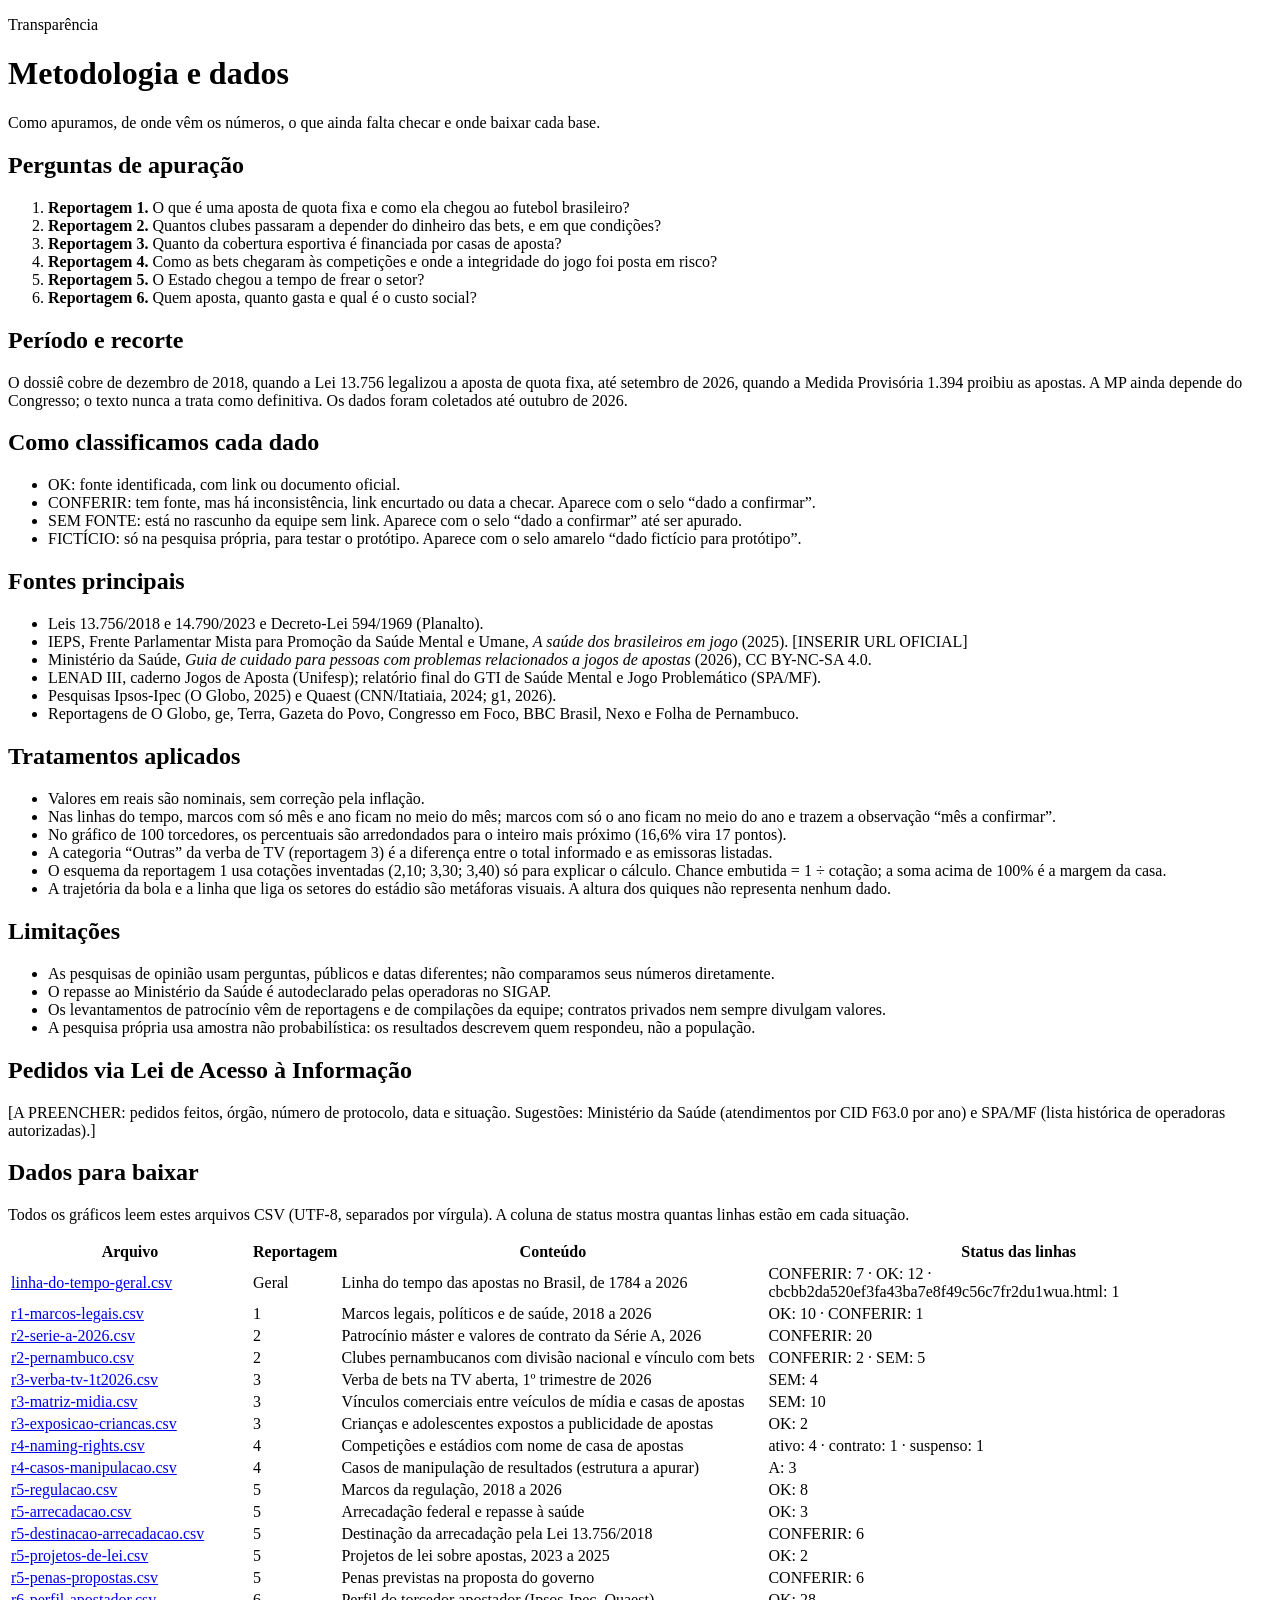
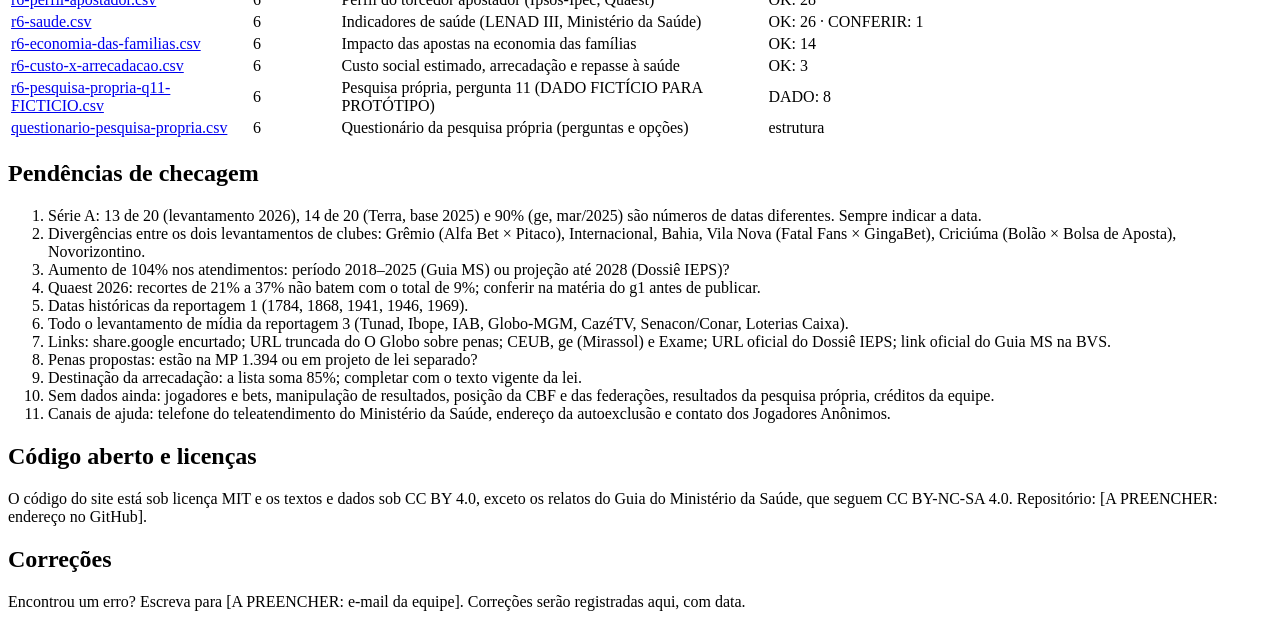
==== metodologia.html @ 40fdab39 "add files from prototype" ====
<!doctype html>
<html lang="pt-BR">
<head>
<meta charset="utf-8">
<meta name="viewport" content="width=device-width, initial-scale=1, viewport-fit=cover">
<title>Metodologia e Dados · Da Sorte ao Declínio</title>
<meta name="description" content="Metodologia, fontes, pendências e dados abertos do dossiê Da Sorte ao Declínio.">
<link rel="preconnect" href="https://fonts.googleapis.com"><link rel="preconnect" href="https://fonts.gstatic.com" crossorigin>
<link rel="stylesheet" href="https://fonts.googleapis.com/css2?family=Big+Shoulders+Display:wght@700;900&family=Literata:ital,opsz,wght@0,7..72,400;0,7..72,600;1,7..72,400&family=Azeret+Mono:wght@400;600&display=swap">
<link rel="stylesheet" href="assets/css/tokens.css">
<link rel="stylesheet" href="assets/css/site.css">
</head>
<body data-raiz="">
<!-- O cabeçalho, o menu, o aviso de jogo responsável e o rodapé são montados por assets/js/site.js
     a partir de assets/js/mapa-narrativo.js (edite os créditos lá, uma vez só). -->
<main id="conteudo" tabindex="-1" class="pagina-simples">
  <div class="conteiner">
    <p class="eyebrow">Transparência</p>
    <h1>Metodologia e dados</h1>
    <p class="linha-fina">Como apuramos, de onde vêm os números, o que ainda falta checar e onde baixar cada base.</p>

    <h2>Perguntas de apuração</h2>
    <ol><li><strong>Reportagem 1.</strong> O que é uma aposta de quota fixa e como ela chegou ao futebol brasileiro?</li>
<li><strong>Reportagem 2.</strong> Quantos clubes passaram a depender do dinheiro das bets, e em que condições?</li>
<li><strong>Reportagem 3.</strong> Quanto da cobertura esportiva é financiada por casas de aposta?</li>
<li><strong>Reportagem 4.</strong> Como as bets chegaram às competições e onde a integridade do jogo foi posta em risco?</li>
<li><strong>Reportagem 5.</strong> O Estado chegou a tempo de frear o setor?</li>
<li><strong>Reportagem 6.</strong> Quem aposta, quanto gasta e qual é o custo social?</li></ol>

    <h2>Período e recorte</h2>
    <p>O dossiê cobre de dezembro de 2018, quando a Lei 13.756 legalizou a aposta de quota fixa, até setembro de 2026, quando a Medida Provisória 1.394 proibiu as apostas. A MP ainda depende do Congresso; o texto nunca a trata como definitiva. Os dados foram coletados até outubro de 2026.</p>

    <h2>Como classificamos cada dado</h2>
    <ul>
      <li><span class="status-ok">OK</span>: fonte identificada, com link ou documento oficial.</li>
      <li><span class="status-conferir">CONFERIR</span>: tem fonte, mas há inconsistência, link encurtado ou data a checar. Aparece com o selo “dado a confirmar”.</li>
      <li><span class="status-sem">SEM FONTE</span>: está no rascunho da equipe sem link. Aparece com o selo “dado a confirmar” até ser apurado.</li>
      <li><span class="status-conferir">FICTÍCIO</span>: só na pesquisa própria, para testar o protótipo. Aparece com o selo amarelo “dado fictício para protótipo”.</li>
    </ul>

    <h2>Fontes principais</h2>
    <ul>
      <li>Leis 13.756/2018 e 14.790/2023 e Decreto-Lei 594/1969 (Planalto).</li>
      <li>IEPS, Frente Parlamentar Mista para Promoção da Saúde Mental e Umane, <i>A saúde dos brasileiros em jogo</i> (2025). <span class="pendente">[INSERIR URL OFICIAL]</span></li>
      <li>Ministério da Saúde, <i>Guia de cuidado para pessoas com problemas relacionados a jogos de apostas</i> (2026), CC BY-NC-SA 4.0.</li>
      <li>LENAD III, caderno Jogos de Aposta (Unifesp); relatório final do GTI de Saúde Mental e Jogo Problemático (SPA/MF).</li>
      <li>Pesquisas Ipsos-Ipec (O Globo, 2025) e Quaest (CNN/Itatiaia, 2024; g1, 2026).</li>
      <li>Reportagens de O Globo, ge, Terra, Gazeta do Povo, Congresso em Foco, BBC Brasil, Nexo e Folha de Pernambuco.</li>
    </ul>

    <h2>Tratamentos aplicados</h2>
    <ul>
      <li>Valores em reais são nominais, sem correção pela inflação.</li>
      <li>Nas linhas do tempo, marcos com só mês e ano ficam no meio do mês; marcos com só o ano ficam no meio do ano e trazem a observação “mês a confirmar”.</li>
      <li>No gráfico de 100 torcedores, os percentuais são arredondados para o inteiro mais próximo (16,6% vira 17 pontos).</li>
      <li>A categoria “Outras” da verba de TV (reportagem 3) é a diferença entre o total informado e as emissoras listadas.</li>
      <li>O esquema da reportagem 1 usa cotações inventadas (2,10; 3,30; 3,40) só para explicar o cálculo. Chance embutida = 1 ÷ cotação; a soma acima de 100% é a margem da casa.</li>
      <li>A trajetória da bola e a linha que liga os setores do estádio são metáforas visuais. A altura dos quiques não representa nenhum dado.</li>
    </ul>

    <h2>Limitações</h2>
    <ul>
      <li>As pesquisas de opinião usam perguntas, públicos e datas diferentes; não comparamos seus números diretamente.</li>
      <li>O repasse ao Ministério da Saúde é autodeclarado pelas operadoras no SIGAP.</li>
      <li>Os levantamentos de patrocínio vêm de reportagens e de compilações da equipe; contratos privados nem sempre divulgam valores.</li>
      <li>A pesquisa própria usa amostra não probabilística: os resultados descrevem quem respondeu, não a população.</li>
    </ul>

    <h2>Pedidos via Lei de Acesso à Informação</h2>
    <p><span class="pendente">[A PREENCHER: pedidos feitos, órgão, número de protocolo, data e situação. Sugestões: Ministério da Saúde (atendimentos por CID F63.0 por ano) e SPA/MF (lista histórica de operadoras autorizadas).]</span></p>

    <h2 id="dados">Dados para baixar</h2>
    <p>Todos os gráficos leem estes arquivos CSV (UTF-8, separados por vírgula). A coluna de status mostra quantas linhas estão em cada situação.</p>
    <div class="tab-rolagem">
      <table class="tabela-metod">
        <thead><tr><th scope="col">Arquivo</th><th scope="col">Reportagem</th><th scope="col">Conteúdo</th><th scope="col">Status das linhas</th></tr></thead>
        <tbody><tr><td><a href="data/linha-do-tempo-geral.csv" download>linha-do-tempo-geral.csv</a></td><td>Geral</td><td>Linha do tempo das apostas no Brasil, de 1784 a 2026</td><td class="legenda">CONFERIR: 7 · OK: 12 · cbcbb2da520ef3fa43ba7e8f49c56c7fr2du1wua.html: 1</td></tr>
<tr><td><a href="data/r1-marcos-legais.csv" download>r1-marcos-legais.csv</a></td><td>1</td><td>Marcos legais, políticos e de saúde, 2018 a 2026</td><td class="legenda">OK: 10 · CONFERIR: 1</td></tr>
<tr><td><a href="data/r2-serie-a-2026.csv" download>r2-serie-a-2026.csv</a></td><td>2</td><td>Patrocínio máster e valores de contrato da Série A, 2026</td><td class="legenda">CONFERIR: 20</td></tr>
<tr><td><a href="data/r2-pernambuco.csv" download>r2-pernambuco.csv</a></td><td>2</td><td>Clubes pernambucanos com divisão nacional e vínculo com bets</td><td class="legenda">CONFERIR: 2 · SEM: 5</td></tr>
<tr><td><a href="data/r3-verba-tv-1t2026.csv" download>r3-verba-tv-1t2026.csv</a></td><td>3</td><td>Verba de bets na TV aberta, 1º trimestre de 2026</td><td class="legenda">SEM: 4</td></tr>
<tr><td><a href="data/r3-matriz-midia.csv" download>r3-matriz-midia.csv</a></td><td>3</td><td>Vínculos comerciais entre veículos de mídia e casas de apostas</td><td class="legenda">SEM: 10</td></tr>
<tr><td><a href="data/r3-exposicao-criancas.csv" download>r3-exposicao-criancas.csv</a></td><td>3</td><td>Crianças e adolescentes expostos a publicidade de apostas</td><td class="legenda">OK: 2</td></tr>
<tr><td><a href="data/r4-naming-rights.csv" download>r4-naming-rights.csv</a></td><td>4</td><td>Competições e estádios com nome de casa de apostas</td><td class="legenda">ativo: 4 · contrato: 1 · suspenso: 1</td></tr>
<tr><td><a href="data/r4-casos-manipulacao.csv" download>r4-casos-manipulacao.csv</a></td><td>4</td><td>Casos de manipulação de resultados (estrutura a apurar)</td><td class="legenda">A: 3</td></tr>
<tr><td><a href="data/r5-regulacao.csv" download>r5-regulacao.csv</a></td><td>5</td><td>Marcos da regulação, 2018 a 2026</td><td class="legenda">OK: 8</td></tr>
<tr><td><a href="data/r5-arrecadacao.csv" download>r5-arrecadacao.csv</a></td><td>5</td><td>Arrecadação federal e repasse à saúde</td><td class="legenda">OK: 3</td></tr>
<tr><td><a href="data/r5-destinacao-arrecadacao.csv" download>r5-destinacao-arrecadacao.csv</a></td><td>5</td><td>Destinação da arrecadação pela Lei 13.756/2018</td><td class="legenda">CONFERIR: 6</td></tr>
<tr><td><a href="data/r5-projetos-de-lei.csv" download>r5-projetos-de-lei.csv</a></td><td>5</td><td>Projetos de lei sobre apostas, 2023 a 2025</td><td class="legenda">OK: 2</td></tr>
<tr><td><a href="data/r5-penas-propostas.csv" download>r5-penas-propostas.csv</a></td><td>5</td><td>Penas previstas na proposta do governo</td><td class="legenda">CONFERIR: 6</td></tr>
<tr><td><a href="data/r6-perfil-apostador.csv" download>r6-perfil-apostador.csv</a></td><td>6</td><td>Perfil do torcedor apostador (Ipsos-Ipec, Quaest)</td><td class="legenda">OK: 28</td></tr>
<tr><td><a href="data/r6-saude.csv" download>r6-saude.csv</a></td><td>6</td><td>Indicadores de saúde (LENAD III, Ministério da Saúde)</td><td class="legenda">OK: 26 · CONFERIR: 1</td></tr>
<tr><td><a href="data/r6-economia-das-familias.csv" download>r6-economia-das-familias.csv</a></td><td>6</td><td>Impacto das apostas na economia das famílias</td><td class="legenda">OK: 14</td></tr>
<tr><td><a href="data/r6-custo-x-arrecadacao.csv" download>r6-custo-x-arrecadacao.csv</a></td><td>6</td><td>Custo social estimado, arrecadação e repasse à saúde</td><td class="legenda">OK: 3</td></tr>
<tr><td><a href="data/r6-pesquisa-propria-q11-FICTICIO.csv" download>r6-pesquisa-propria-q11-FICTICIO.csv</a></td><td>6</td><td>Pesquisa própria, pergunta 11 (DADO FICTÍCIO PARA PROTÓTIPO)</td><td class="legenda">DADO: 8</td></tr>
<tr><td><a href="data/questionario-pesquisa-propria.csv" download>questionario-pesquisa-propria.csv</a></td><td>6</td><td>Questionário da pesquisa própria (perguntas e opções)</td><td class="legenda">estrutura</td></tr></tbody>
      </table>
    </div>

    <h2>Pendências de checagem</h2>
    <ol><li>Série A: 13 de 20 (levantamento 2026), 14 de 20 (Terra, base 2025) e 90% (ge, mar/2025) são números de datas diferentes. Sempre indicar a data.</li>
<li>Divergências entre os dois levantamentos de clubes: Grêmio (Alfa Bet × Pitaco), Internacional, Bahia, Vila Nova (Fatal Fans × GingaBet), Criciúma (Bolão × Bolsa de Aposta), Novorizontino.</li>
<li>Aumento de 104% nos atendimentos: período 2018–2025 (Guia MS) ou projeção até 2028 (Dossiê IEPS)?</li>
<li>Quaest 2026: recortes de 21% a 37% não batem com o total de 9%; conferir na matéria do g1 antes de publicar.</li>
<li>Datas históricas da reportagem 1 (1784, 1868, 1941, 1946, 1969).</li>
<li>Todo o levantamento de mídia da reportagem 3 (Tunad, Ibope, IAB, Globo-MGM, CazéTV, Senacon/Conar, Loterias Caixa).</li>
<li>Links: share.google encurtado; URL truncada do O Globo sobre penas; CEUB, ge (Mirassol) e Exame; URL oficial do Dossiê IEPS; link oficial do Guia MS na BVS.</li>
<li>Penas propostas: estão na MP 1.394 ou em projeto de lei separado?</li>
<li>Destinação da arrecadação: a lista soma 85%; completar com o texto vigente da lei.</li>
<li>Sem dados ainda: jogadores e bets, manipulação de resultados, posição da CBF e das federações, resultados da pesquisa própria, créditos da equipe.</li>
<li>Canais de ajuda: telefone do teleatendimento do Ministério da Saúde, endereço da autoexclusão e contato dos Jogadores Anônimos.</li></ol>

    <h2>Código aberto e licenças</h2>
    <p>O código do site está sob licença MIT e os textos e dados sob CC BY 4.0, exceto os relatos do Guia do Ministério da Saúde, que seguem CC BY-NC-SA 4.0. Repositório: <span class="pendente">[A PREENCHER: endereço no GitHub]</span>.</p>

    <h2>Correções</h2>
    <p>Encontrou um erro? Escreva para <span class="pendente">[A PREENCHER: e-mail da equipe]</span>. Correções serão registradas aqui, com data.</p>
  </div>
</main>
<script src="assets/js/mapa-narrativo.js"></script>
<script src="assets/js/site.js"></script>
<script>
iniciarComum();
</script>
</body>
</html>
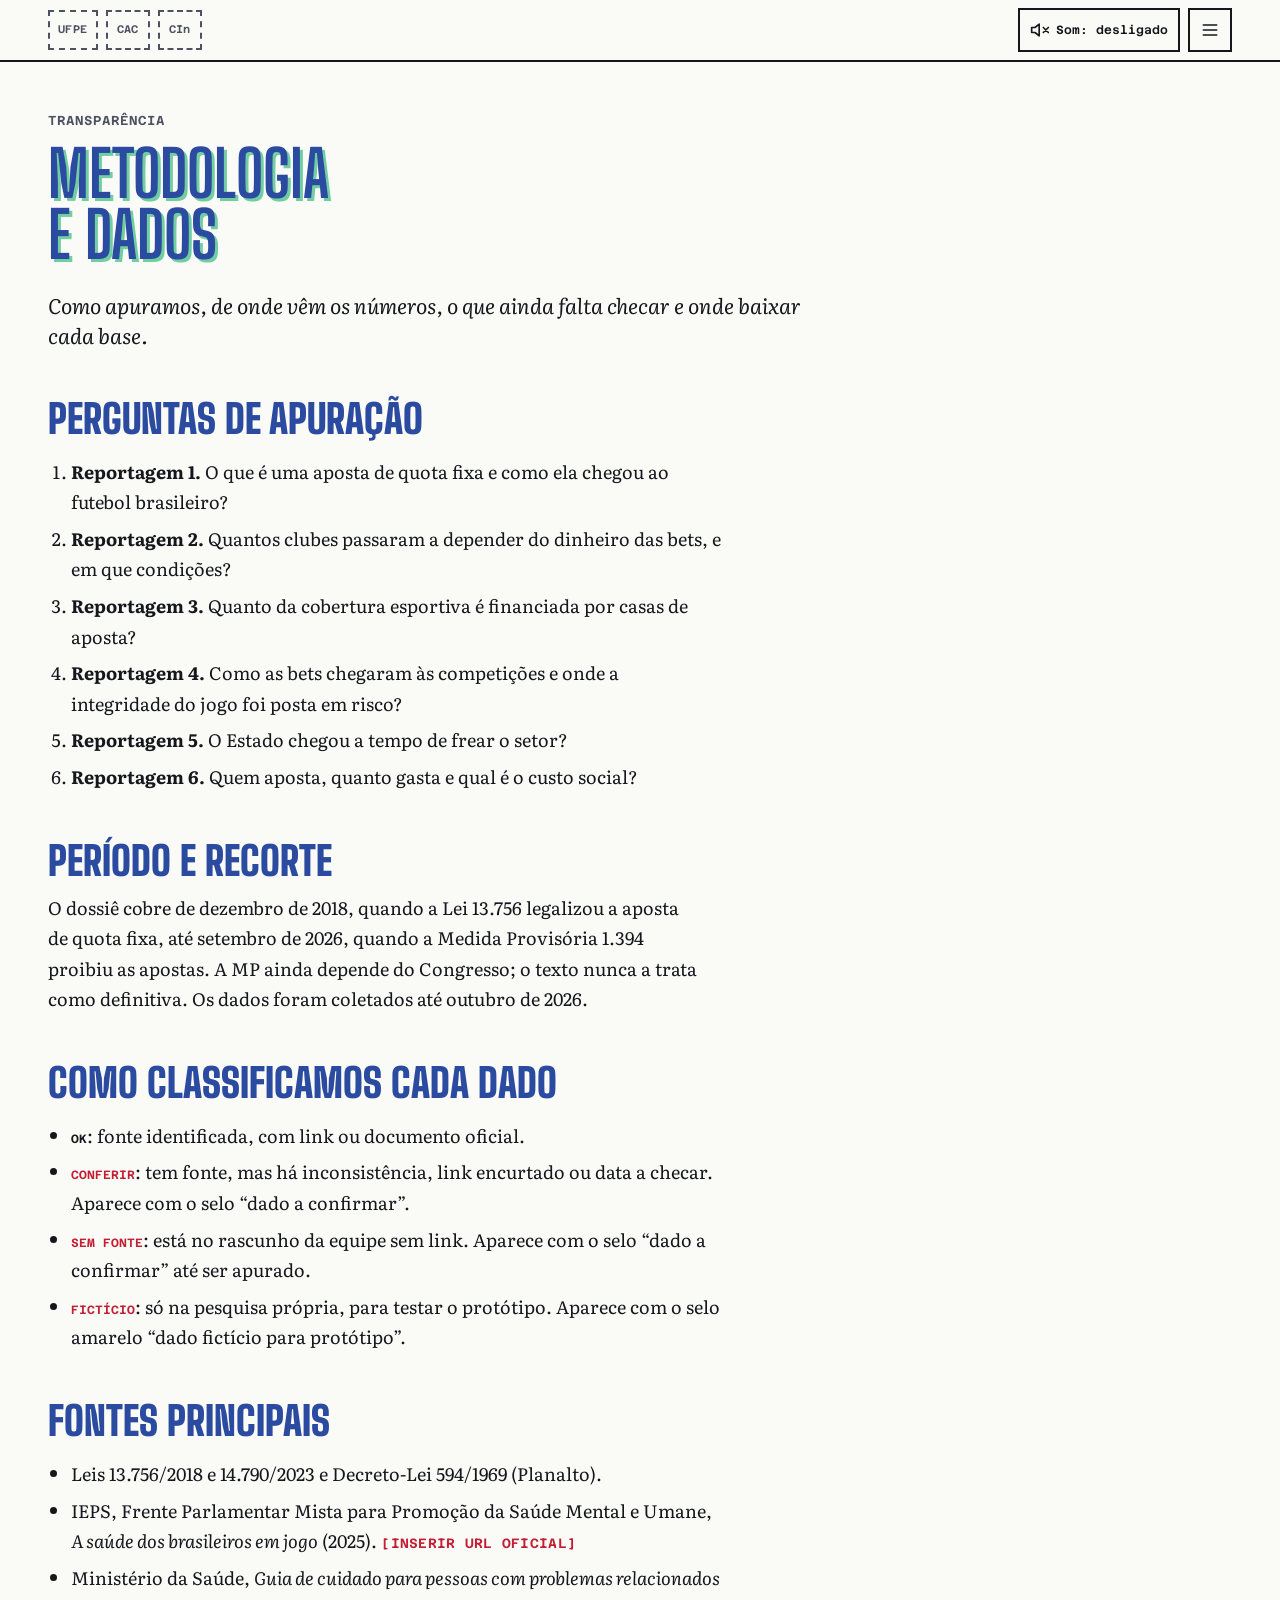
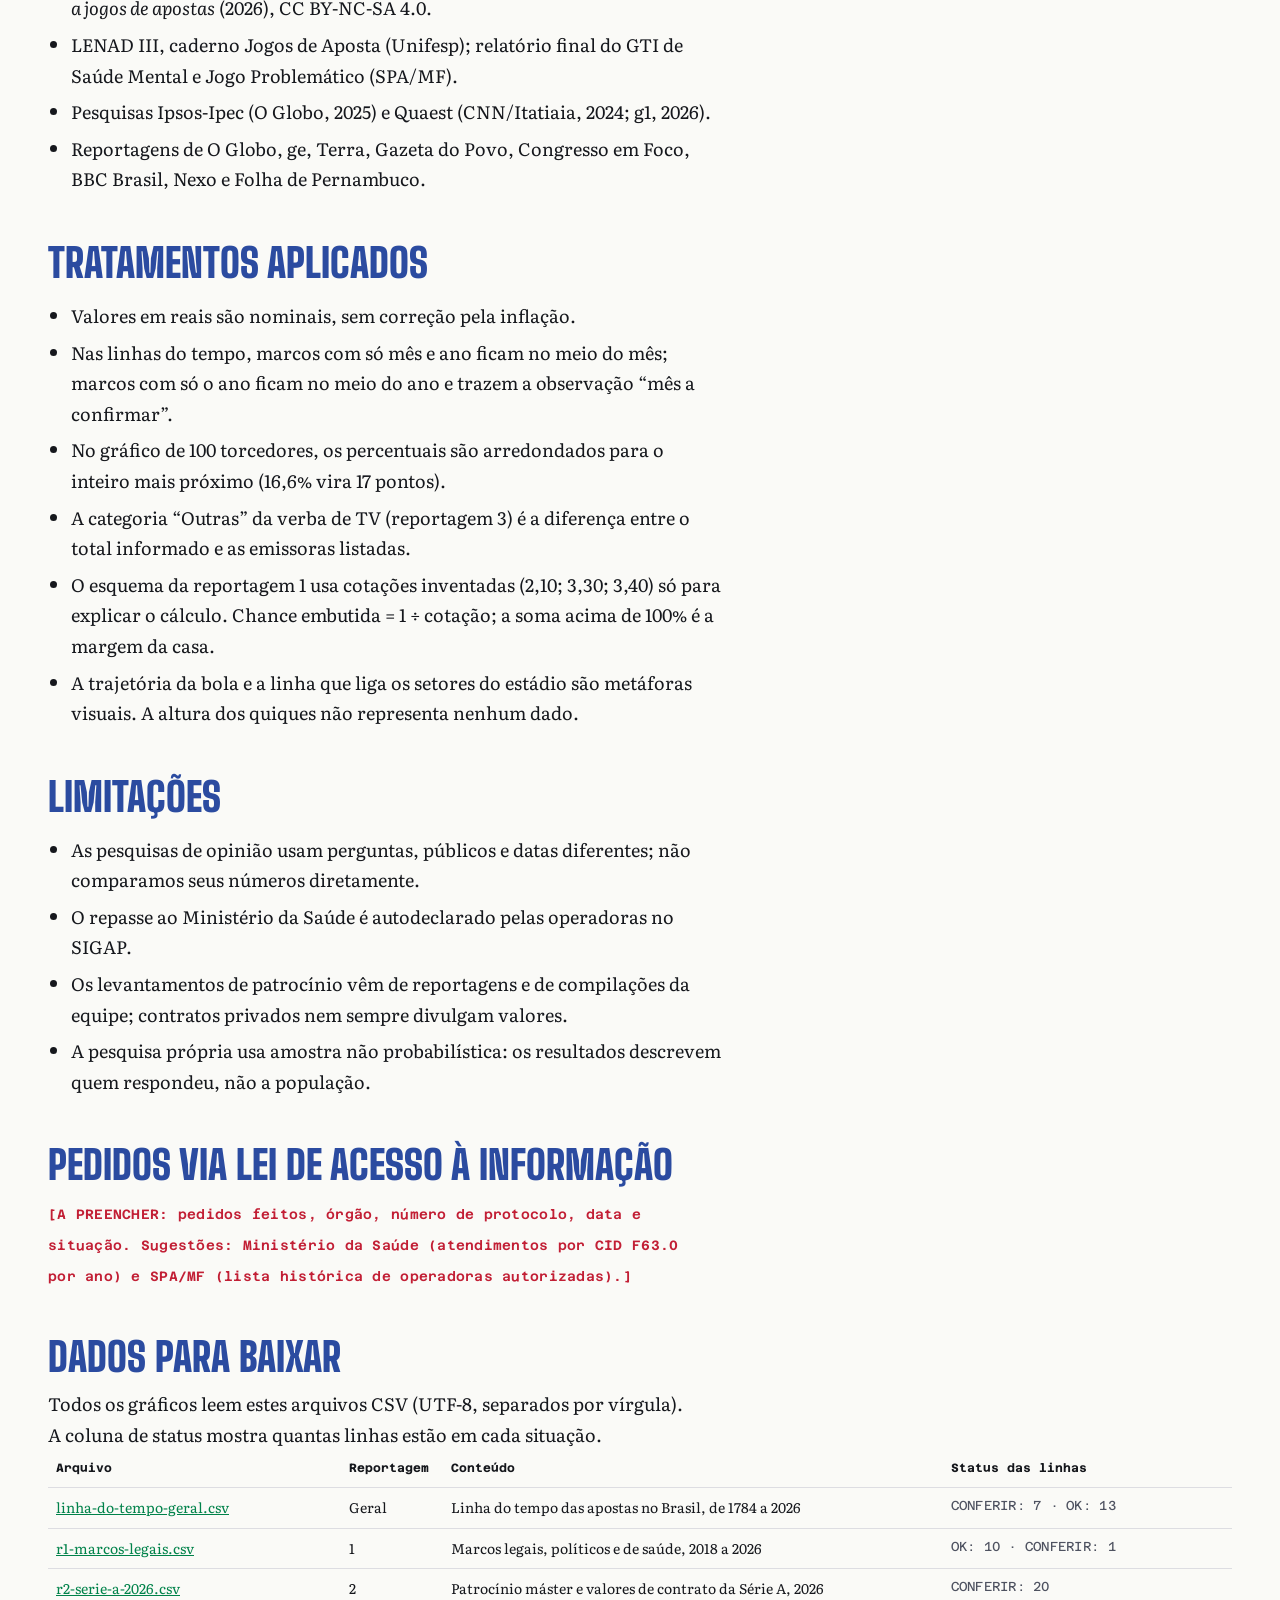
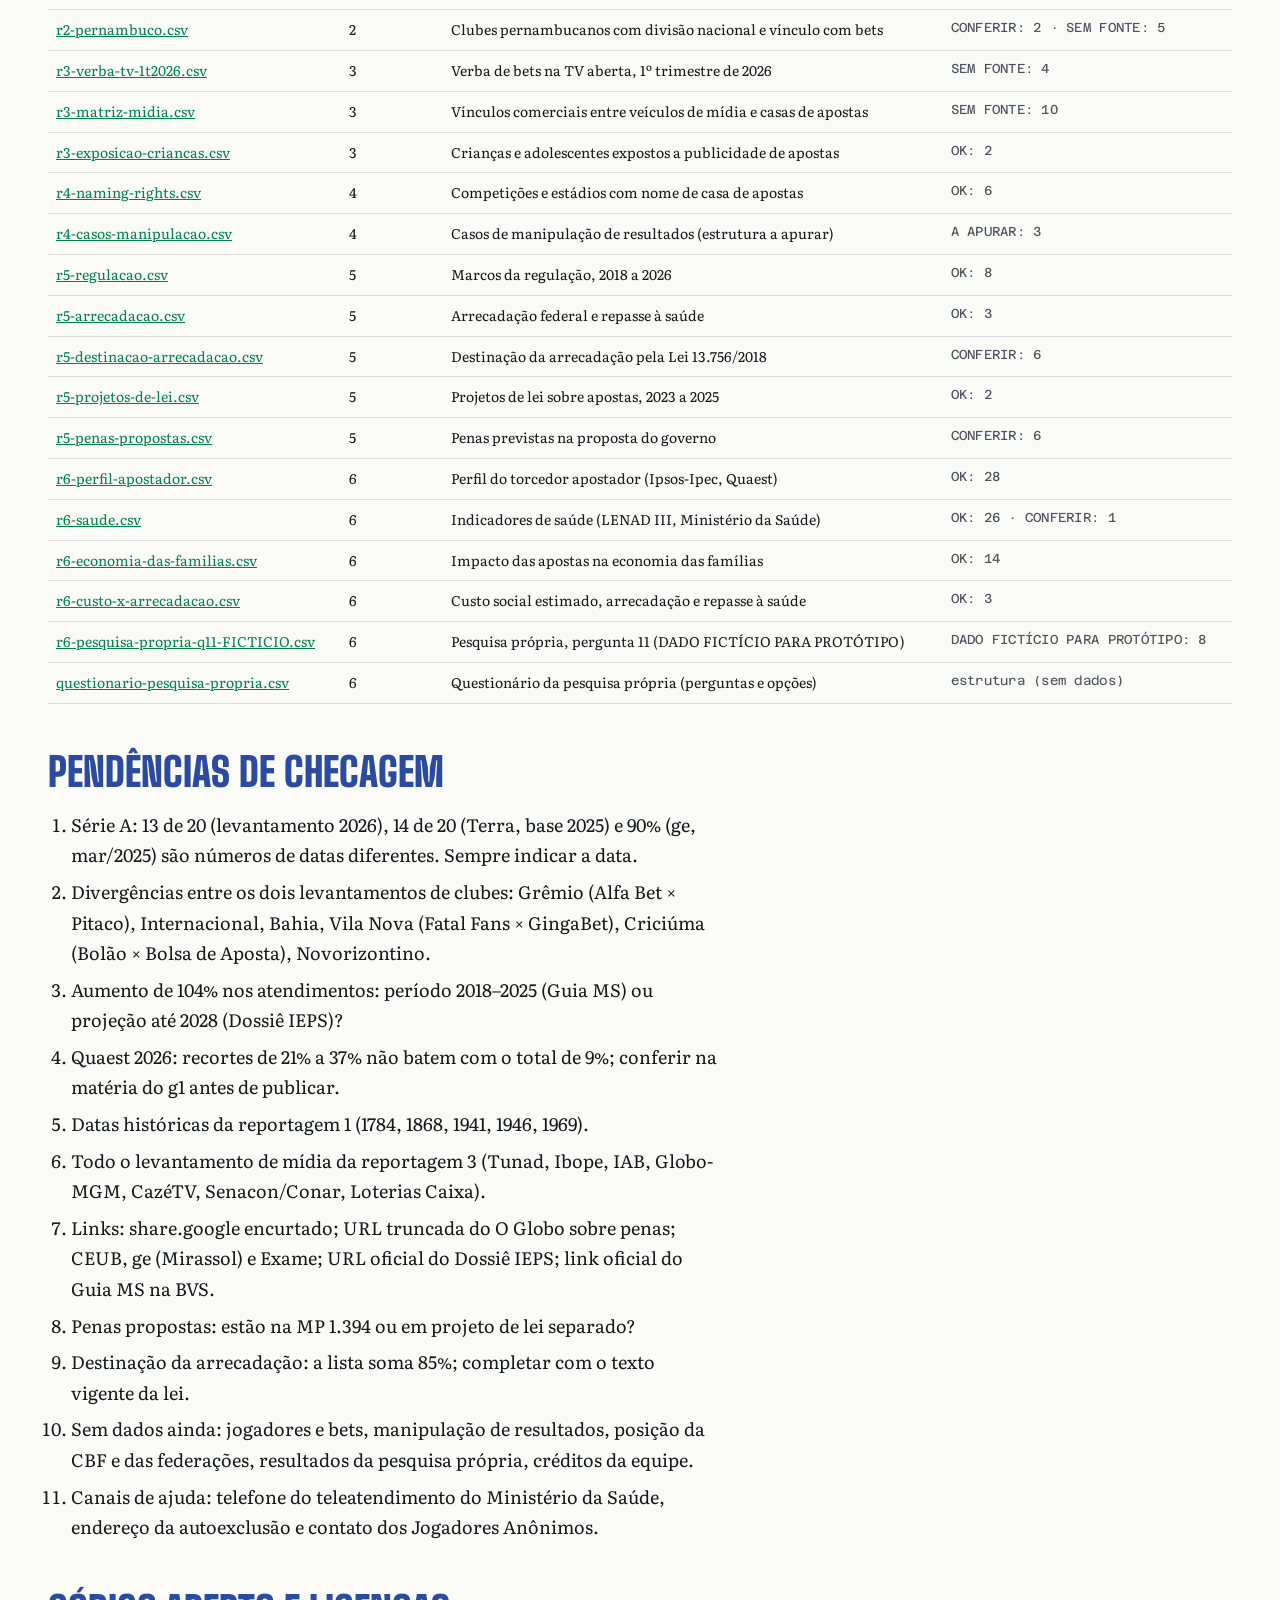
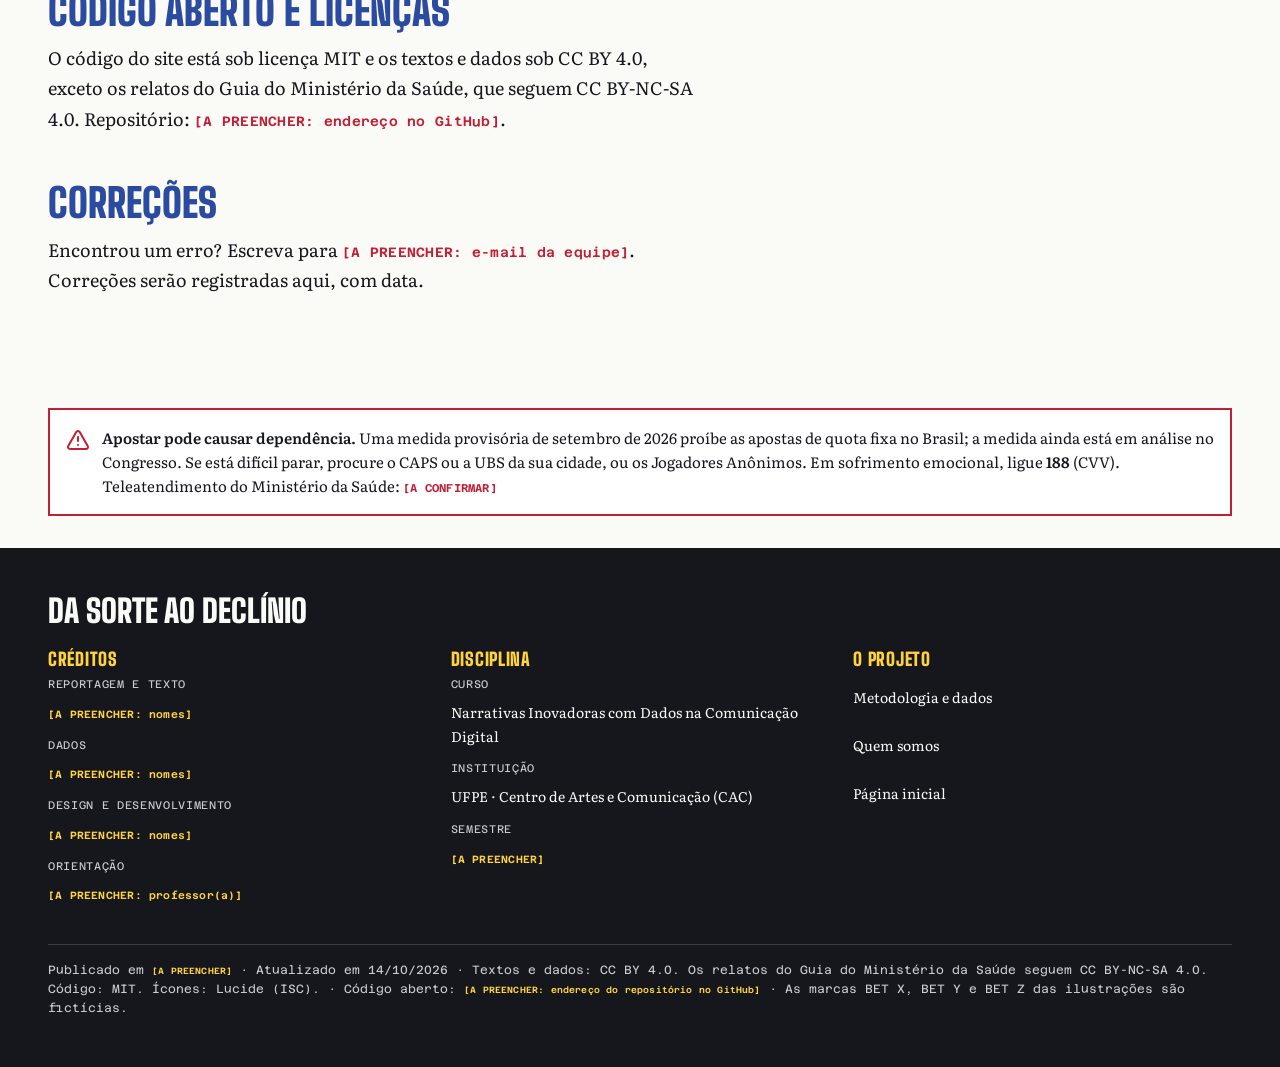
==== commit 1d5710d1: "review bugs of mobile" ====
--- a/metodologia.html
+++ b/metodologia.html
@@ -74,15 +74,15 @@
     <div class="tab-rolagem">
       <table class="tabela-metod">
         <thead><tr><th scope="col">Arquivo</th><th scope="col">Reportagem</th><th scope="col">Conteúdo</th><th scope="col">Status das linhas</th></tr></thead>
-        <tbody><tr><td><a href="data/linha-do-tempo-geral.csv" download>linha-do-tempo-geral.csv</a></td><td>Geral</td><td>Linha do tempo das apostas no Brasil, de 1784 a 2026</td><td class="legenda">CONFERIR: 7 · OK: 12 · cbcbb2da520ef3fa43ba7e8f49c56c7fr2du1wua.html: 1</td></tr>
+        <tbody><tr><td><a href="data/linha-do-tempo-geral.csv" download>linha-do-tempo-geral.csv</a></td><td>Geral</td><td>Linha do tempo das apostas no Brasil, de 1784 a 2026</td><td class="legenda">CONFERIR: 7 · OK: 13</td></tr>
 <tr><td><a href="data/r1-marcos-legais.csv" download>r1-marcos-legais.csv</a></td><td>1</td><td>Marcos legais, políticos e de saúde, 2018 a 2026</td><td class="legenda">OK: 10 · CONFERIR: 1</td></tr>
 <tr><td><a href="data/r2-serie-a-2026.csv" download>r2-serie-a-2026.csv</a></td><td>2</td><td>Patrocínio máster e valores de contrato da Série A, 2026</td><td class="legenda">CONFERIR: 20</td></tr>
-<tr><td><a href="data/r2-pernambuco.csv" download>r2-pernambuco.csv</a></td><td>2</td><td>Clubes pernambucanos com divisão nacional e vínculo com bets</td><td class="legenda">CONFERIR: 2 · SEM: 5</td></tr>
-<tr><td><a href="data/r3-verba-tv-1t2026.csv" download>r3-verba-tv-1t2026.csv</a></td><td>3</td><td>Verba de bets na TV aberta, 1º trimestre de 2026</td><td class="legenda">SEM: 4</td></tr>
-<tr><td><a href="data/r3-matriz-midia.csv" download>r3-matriz-midia.csv</a></td><td>3</td><td>Vínculos comerciais entre veículos de mídia e casas de apostas</td><td class="legenda">SEM: 10</td></tr>
+<tr><td><a href="data/r2-pernambuco.csv" download>r2-pernambuco.csv</a></td><td>2</td><td>Clubes pernambucanos com divisão nacional e vínculo com bets</td><td class="legenda">CONFERIR: 2 · SEM FONTE: 5</td></tr>
+<tr><td><a href="data/r3-verba-tv-1t2026.csv" download>r3-verba-tv-1t2026.csv</a></td><td>3</td><td>Verba de bets na TV aberta, 1º trimestre de 2026</td><td class="legenda">SEM FONTE: 4</td></tr>
+<tr><td><a href="data/r3-matriz-midia.csv" download>r3-matriz-midia.csv</a></td><td>3</td><td>Vínculos comerciais entre veículos de mídia e casas de apostas</td><td class="legenda">SEM FONTE: 10</td></tr>
 <tr><td><a href="data/r3-exposicao-criancas.csv" download>r3-exposicao-criancas.csv</a></td><td>3</td><td>Crianças e adolescentes expostos a publicidade de apostas</td><td class="legenda">OK: 2</td></tr>
-<tr><td><a href="data/r4-naming-rights.csv" download>r4-naming-rights.csv</a></td><td>4</td><td>Competições e estádios com nome de casa de apostas</td><td class="legenda">ativo: 4 · contrato: 1 · suspenso: 1</td></tr>
-<tr><td><a href="data/r4-casos-manipulacao.csv" download>r4-casos-manipulacao.csv</a></td><td>4</td><td>Casos de manipulação de resultados (estrutura a apurar)</td><td class="legenda">A: 3</td></tr>
+<tr><td><a href="data/r4-naming-rights.csv" download>r4-naming-rights.csv</a></td><td>4</td><td>Competições e estádios com nome de casa de apostas</td><td class="legenda">OK: 6</td></tr>
+<tr><td><a href="data/r4-casos-manipulacao.csv" download>r4-casos-manipulacao.csv</a></td><td>4</td><td>Casos de manipulação de resultados (estrutura a apurar)</td><td class="legenda">A APURAR: 3</td></tr>
 <tr><td><a href="data/r5-regulacao.csv" download>r5-regulacao.csv</a></td><td>5</td><td>Marcos da regulação, 2018 a 2026</td><td class="legenda">OK: 8</td></tr>
 <tr><td><a href="data/r5-arrecadacao.csv" download>r5-arrecadacao.csv</a></td><td>5</td><td>Arrecadação federal e repasse à saúde</td><td class="legenda">OK: 3</td></tr>
 <tr><td><a href="data/r5-destinacao-arrecadacao.csv" download>r5-destinacao-arrecadacao.csv</a></td><td>5</td><td>Destinação da arrecadação pela Lei 13.756/2018</td><td class="legenda">CONFERIR: 6</td></tr>
@@ -92,8 +92,8 @@
 <tr><td><a href="data/r6-saude.csv" download>r6-saude.csv</a></td><td>6</td><td>Indicadores de saúde (LENAD III, Ministério da Saúde)</td><td class="legenda">OK: 26 · CONFERIR: 1</td></tr>
 <tr><td><a href="data/r6-economia-das-familias.csv" download>r6-economia-das-familias.csv</a></td><td>6</td><td>Impacto das apostas na economia das famílias</td><td class="legenda">OK: 14</td></tr>
 <tr><td><a href="data/r6-custo-x-arrecadacao.csv" download>r6-custo-x-arrecadacao.csv</a></td><td>6</td><td>Custo social estimado, arrecadação e repasse à saúde</td><td class="legenda">OK: 3</td></tr>
-<tr><td><a href="data/r6-pesquisa-propria-q11-FICTICIO.csv" download>r6-pesquisa-propria-q11-FICTICIO.csv</a></td><td>6</td><td>Pesquisa própria, pergunta 11 (DADO FICTÍCIO PARA PROTÓTIPO)</td><td class="legenda">DADO: 8</td></tr>
-<tr><td><a href="data/questionario-pesquisa-propria.csv" download>questionario-pesquisa-propria.csv</a></td><td>6</td><td>Questionário da pesquisa própria (perguntas e opções)</td><td class="legenda">estrutura</td></tr></tbody>
+<tr><td><a href="data/r6-pesquisa-propria-q11-FICTICIO.csv" download>r6-pesquisa-propria-q11-FICTICIO.csv</a></td><td>6</td><td>Pesquisa própria, pergunta 11 (DADO FICTÍCIO PARA PROTÓTIPO)</td><td class="legenda">DADO FICTÍCIO PARA PROTÓTIPO: 8</td></tr>
+<tr><td><a href="data/questionario-pesquisa-propria.csv" download>questionario-pesquisa-propria.csv</a></td><td>6</td><td>Questionário da pesquisa própria (perguntas e opções)</td><td class="legenda">estrutura (sem dados)</td></tr></tbody>
       </table>
     </div>
 
--- a/assets/css/tokens.css
+++ b/assets/css/tokens.css
@@ -0,0 +1,113 @@
+/* ARQUIVO GERADO: não edite à mão.
+   Fonte: assets/tokens.json (seção M do pacote de design "Da Sorte ao Declínio" v1.0).
+   Para mudar um token, edite o JSON e rode: python3 ferramentas/gerar-tokens.py */
+:root {
+  --color-fundo: #FAFAF7;
+  --color-superficie: #FFFFFF;
+  --color-texto: #15171C;
+  --color-texto_suave: #4E5260;
+  --color-destaque_interativo: #00824A;
+  --color-destaque_interativo_hover: #006A3C;
+  --color-foco_teclado: #2B4BA0;
+  --color-alerta: #C21F35;
+  --color-tinta_azul: #2B4BA0;
+  --color-tinta_verde: #00A95C;
+  --color-faixa_amarela: #FFD23F;
+  --color-gramado_claro: #A9DCBE;
+  --color-gramado_escuro: #8FD0AA;
+  --color-linha: #DDDDE2;
+  --color-desabilitado: #E7E7EC;
+  --color-cat_r1: #8A6A00;
+  --color-cat_r2: #B0480E;
+  --color-cat_r3: #2B4BA0;
+  --color-cat_r4: #7A3E9D;
+  --color-cat_r5: #00737E;
+  --color-cat_r6: #C21F35;
+  --color-seq_1: #E8ECF6;
+  --color-seq_2: #B9C5E6;
+  --color-seq_3: #8299D1;
+  --color-seq_4: #4E6BB8;
+  --color-seq_5: #2B4BA0;
+  --color-seq_6: #1B3270;
+  --color-div_1: #00824A;
+  --color-div_2: #6DBE94;
+  --color-div_3: #E9E9E4;
+  --color-div_4: #E58B97;
+  --color-div_5: #C21F35;
+  --font-family-display: "Big Shoulders Display", "Arial Narrow", Impact, sans-serif;
+  --font-family-body: "Literata", Georgia, "Times New Roman", serif;
+  --font-family-mono: "Azeret Mono", ui-monospace, Menlo, monospace;
+  --font-size-display-mobile: 3rem;
+  --font-size-display-desktop: 6rem;
+  --font-size-h1-mobile: 2.5rem;
+  --font-size-h1-desktop: 4rem;
+  --font-size-h2-mobile: 1.875rem;
+  --font-size-h2-desktop: 2.5rem;
+  --font-size-h3-mobile: 1.375rem;
+  --font-size-h3-desktop: 1.75rem;
+  --font-size-corpo-mobile: 1.0625rem;
+  --font-size-corpo-desktop: 1.125rem;
+  --font-size-linha_fina-mobile: 1.125rem;
+  --font-size-linha_fina-desktop: 1.3125rem;
+  --font-size-legenda-mobile: 0.75rem;
+  --font-size-legenda-desktop: 0.8125rem;
+  --font-size-dado_numerico-mobile: 2rem;
+  --font-size-dado_numerico-desktop: 3rem;
+  --font-weight-display: 900;
+  --font-weight-h1: 900;
+  --font-weight-h2: 900;
+  --font-weight-h3: 700;
+  --font-weight-corpo: 400;
+  --font-weight-linha_fina: 400;
+  --font-weight-legenda: 400;
+  --font-weight-dado_numerico: 600;
+  --font-lineHeight-display: 0.9;
+  --font-lineHeight-h1: 0.95;
+  --font-lineHeight-h2: 1;
+  --font-lineHeight-h3: 1.1;
+  --font-lineHeight-corpo: 1.7;
+  --font-lineHeight-linha_fina: 1.45;
+  --font-lineHeight-legenda: 1.5;
+  --font-lineHeight-dado_numerico: 1;
+  --font-maxLineLength: 65ch;
+  --space-space_1: 4px;
+  --space-space_2: 8px;
+  --space-space_3: 12px;
+  --space-space_4: 16px;
+  --space-space_5: 24px;
+  --space-space_6: 32px;
+  --space-space_7: 48px;
+  --space-space_8: 64px;
+  --space-space_9: 96px;
+  --radius-radius_nenhum: 0px;
+  --radius-radius_circulo: 999px;
+  --stroke-stroke_fino: 1px;
+  --stroke-stroke_padrao: 2px;
+  --stroke-stroke_forte: 3px;
+  --stroke-stroke_foco: 3px;
+  --stroke-stroke_metafora: 7px;
+  --breakpoint-breakpoint_mobile: 0px;
+  --breakpoint-breakpoint_tablet: 640px;
+  --breakpoint-breakpoint_desktop: 1024px;
+  --breakpoint-breakpoint_largo: 1440px;
+  --motion-duration-duracao_instantanea: 100ms;
+  --motion-duration-duracao_rapida: 150ms;
+  --motion-duration-duracao_media: 300ms;
+  --motion-duration-duracao_lenta: 600ms;
+  --motion-duration-duracao_entrada: 1200ms;
+  --motion-easing-easing_padrao: cubic-bezier(0.2, 0, 0, 1);
+  --motion-easing-easing_entrada: cubic-bezier(0, 0, 0.2, 1);
+  --motion-easing-easing_saida: cubic-bezier(0.4, 0, 1, 1);
+  --shadow-sombra_riso: 5px 5px 0 #00A95C;
+  --shadow-sombra_registro: 3px 3px 0 rgba(0,169,92,.55);
+  --grid-mobile-colunas: 4;
+  --grid-mobile-gutter: 16px;
+  --grid-mobile-margem: 16px;
+  --grid-tablet-colunas: 8;
+  --grid-tablet-gutter: 24px;
+  --grid-tablet-margem: 32px;
+  --grid-desktop-colunas: 12;
+  --grid-desktop-gutter: 24px;
+  --grid-desktop-margem: 48px;
+  --grid-desktop-conteiner_max: 1200px;
+}
--- a/assets/css/site.css
+++ b/assets/css/site.css
@@ -0,0 +1,732 @@
+/* =====================================================================
+   DA SORTE AO DECLÍNIO · ESTILOS DO SITE
+   Usa as variáveis de assets/css/tokens.css (gerado do JSON da seção M).
+   Site sempre claro: não há bloco de modo escuro (decisão do pacote).
+   ===================================================================== */
+:root {
+  color-scheme: light;
+  /* --- atalhos de uso (mobile primeiro; desktop no @media abaixo) --- */
+  --fs-display: var(--font-size-display-mobile);
+  --fs-h1: var(--font-size-h1-mobile);
+  --fs-h2: var(--font-size-h2-mobile);
+  --fs-h3: var(--font-size-h3-mobile);
+  --fs-corpo: var(--font-size-corpo-mobile);
+  --fs-linha_fina: var(--font-size-linha_fina-mobile);
+  --fs-legenda: var(--font-size-legenda-mobile);
+  --fs-dado: var(--font-size-dado_numerico-mobile);
+  --margem: max(16px, env(safe-area-inset-left, 0px));
+  --margem-dir: max(16px, env(safe-area-inset-right, 0px));
+}
+@media (min-width: 640px) {
+  :root { --margem: max(32px, env(safe-area-inset-left, 0px)); --margem-dir: max(32px, env(safe-area-inset-right, 0px)); }
+}
+@media (min-width: 1024px) {
+  :root {
+    --fs-display: var(--font-size-display-desktop);
+    --fs-h1: var(--font-size-h1-desktop);
+    --fs-h2: var(--font-size-h2-desktop);
+    --fs-h3: var(--font-size-h3-desktop);
+    --fs-corpo: var(--font-size-corpo-desktop);
+    --fs-linha_fina: var(--font-size-linha_fina-desktop);
+    --fs-legenda: var(--font-size-legenda-desktop);
+    --fs-dado: var(--font-size-dado_numerico-desktop);
+    --margem: max(48px, env(safe-area-inset-left, 0px));
+    --margem-dir: max(48px, env(safe-area-inset-right, 0px));
+  }
+}
+/* Seção H: com movimento reduzido, todas as durações viram 0ms. */
+@media (prefers-reduced-motion: reduce) {
+  :root {
+    --motion-duration-duracao_instantanea: 0ms;
+    --motion-duration-duracao_rapida: 0ms;
+    --motion-duration-duracao_media: 0ms;
+    --motion-duration-duracao_lenta: 0ms;
+    --motion-duration-duracao_entrada: 0ms;
+  }
+  html { scroll-behavior: auto !important; }
+}
+
+/* =====================================================================
+   2. BASE
+   ===================================================================== */
+html { background: var(--color-fundo); }
+body {
+  margin: 0;
+  background: var(--color-fundo);
+  color: var(--color-texto);
+  font-family: var(--font-family-body);
+  font-size: var(--fs-corpo);
+  line-height: var(--font-lineHeight-corpo);
+  -webkit-font-smoothing: antialiased;
+}
+*, *::before, *::after { box-sizing: border-box; }
+[hidden] { display: none !important; }
+h1, h2, h3 { font-family: var(--font-family-display); text-transform: uppercase; text-wrap: balance; margin: 0; }
+h2 { font-size: var(--fs-h2); font-weight: var(--font-weight-h2); line-height: var(--font-lineHeight-h2); color: var(--color-tinta_azul); }
+h3 { font-size: var(--fs-h3); font-weight: var(--font-weight-h3); line-height: var(--font-lineHeight-h3); }
+p { margin: 0; }
+a { color: var(--color-destaque_interativo); }
+a:hover { color: var(--color-destaque_interativo_hover); }
+
+/* Contêiner de 12 colunas, máx. 1200px, com margens do grid (seção E) */
+.conteiner {
+  width: 100%;
+  max-width: calc(1200px + var(--margem) + var(--margem-dir));
+  margin-inline: auto;
+  padding-left: var(--margem);
+  padding-right: var(--margem-dir);
+}
+.texto-largura { max-width: var(--font-maxLineLength); }
+
+/* Foco visível (seção K): halo branco, anel azul de 3px deslocado 3px, halo branco por fora */
+:focus { outline: none; }
+:focus-visible {
+  outline: 3px solid transparent;  /* mantém algo visível no modo de alto contraste */
+  outline-offset: 3px;
+  box-shadow: 0 0 0 3px #fff, 0 0 0 6px var(--color-foco_teclado), 0 0 0 9px #fff;
+}
+
+.legenda {
+  font-family: var(--font-family-mono);
+  font-size: var(--fs-legenda);
+  line-height: var(--font-lineHeight-legenda);
+  letter-spacing: 0.02em;
+  color: var(--color-texto_suave);
+}
+.eyebrow {
+  font-family: var(--font-family-mono);
+  font-size: var(--fs-legenda);
+  font-weight: 600;
+  letter-spacing: 0.08em;
+  text-transform: uppercase;
+  color: var(--color-texto_suave);
+}
+.linha-fina {
+  font-size: var(--fs-linha_fina);
+  line-height: var(--font-lineHeight-linha_fina);
+  font-style: italic;
+  max-width: 60ch;
+}
+.pendente {               /* marca visual de [DADO A CONFIRMAR] / [A CONFIRMAR] */
+  font-family: var(--font-family-mono);
+  font-size: 0.75em;
+  font-weight: 600;
+  letter-spacing: 0.02em;
+  color: var(--color-alerta);
+  overflow-wrap: anywhere;
+}
+.icone { width: 20px; height: 20px; flex: none; stroke: currentColor; fill: none; stroke-width: 2; stroke-linecap: round; stroke-linejoin: round; }
+
+/* Link "Pular para o conteúdo": primeiro item focável */
+.pular {
+  position: absolute; left: var(--margem); top: -100px; z-index: 100;
+  background: var(--color-superficie); color: var(--color-texto);
+  border: 2px solid var(--color-texto); padding: 10px 18px; font-weight: 600;
+}
+.pular:focus { top: calc(8px + env(safe-area-inset-top, 0px)); }
+
+/* =====================================================================
+   3. BOTÕES (seção J)
+   ===================================================================== */
+.btn {
+  display: inline-flex; align-items: center; justify-content: center; gap: var(--space-space_2);
+  min-height: 44px; padding: 10px 18px;
+  font-family: var(--font-family-body); font-weight: 600; font-size: 15px; line-height: 1.2;
+  border-radius: var(--radius-radius_nenhum); border: 2px solid transparent;
+  cursor: pointer; text-decoration: none;
+  transition: background-color var(--motion-duration-duracao_rapida) var(--motion-easing-easing_padrao),
+              color var(--motion-duration-duracao_rapida) var(--motion-easing-easing_padrao),
+              transform var(--motion-duration-duracao_instantanea) linear;
+}
+.btn-primario { background: var(--color-destaque_interativo); color: #fff; }
+.btn-primario:hover { background: var(--color-destaque_interativo_hover); color: #fff; }
+.btn-secundario { background: transparent; color: var(--color-texto); border-color: var(--color-texto); }
+.btn-secundario:hover { background: var(--color-texto); color: var(--color-fundo); }
+.btn:active { transform: translateY(1px); }
+.btn[aria-disabled="true"], .btn:disabled {
+  background: var(--color-desabilitado); color: var(--color-texto_suave); border-color: var(--color-desabilitado); cursor: not-allowed; transform: none;
+}
+
+/* =====================================================================
+   4. CABEÇALHO, CONTROLE DE SOM E MENU LATERAL
+   ===================================================================== */
+.cabecalho {
+  position: sticky; top: env(safe-area-inset-top, 0px); z-index: 40;
+  background: var(--color-fundo);
+  border-bottom: 2px solid var(--color-texto);
+}
+.cabecalho .conteiner { display: flex; align-items: center; justify-content: space-between; gap: var(--space-space_3); padding-block: var(--space-space_2); }
+.logos { display: flex; align-items: center; gap: var(--space-space_2); min-width: 0; }
+.logo-ph {            /* espaço reservado: trocar por <img> dos logos oficiais (S4) */
+  height: 32px; min-width: 44px; padding: 0 8px;
+  display: inline-flex; align-items: center; justify-content: center;
+  border: 2px dashed var(--color-texto_suave); color: var(--color-texto_suave);
+  font-family: var(--font-family-mono); font-size: 11px; font-weight: 600; letter-spacing: 0.04em;
+}
+@media (min-width: 1024px) { .logo-ph { height: 40px; } }
+.acoes-cabecalho { display: flex; gap: var(--space-space_2); flex: none; }
+.btn-icone {
+  min-width: 44px; min-height: 44px; padding: 0 10px;
+  display: inline-flex; align-items: center; justify-content: center; gap: 6px;
+  background: transparent; border: 2px solid var(--color-texto); color: var(--color-texto);
+  font-family: var(--font-family-mono); font-size: 12px; font-weight: 600; cursor: pointer;
+  transition: background-color var(--motion-duration-duracao_rapida) var(--motion-easing-easing_padrao);
+}
+.btn-icone:hover { background: var(--color-linha); }
+.btn-som[aria-pressed="true"] { background: var(--color-faixa_amarela); }
+.btn-som .rotulo-curto { display: none; }
+@media (max-width: 420px) { .btn-som .rotulo-longo { display: none; } .btn-som .rotulo-curto { display: inline; } }
+
+.legenda-som {        /* legenda textual do som (seção H), lida por leitor de tela */
+  position: fixed; left: 50%; transform: translateX(-50%);
+  bottom: calc(16px + env(safe-area-inset-bottom, 0px)); z-index: 60;
+  max-width: min(560px, calc(100% - 32px));
+  background: var(--color-superficie); border: 2px solid var(--color-texto);
+  padding: 8px 12px; font-family: var(--font-family-mono); font-size: 12px; line-height: 1.5;
+}
+
+.menu-fundo { position: fixed; inset: 0; background: rgba(21,23,28,.35); z-index: 70; }
+.menu-lateral {
+  position: fixed; top: 0; right: 0; bottom: 0; z-index: 80;
+  width: 100%; max-width: 100%;
+  background: var(--color-superficie); border-left: 2px solid var(--color-texto);
+  padding: calc(16px + env(safe-area-inset-top, 0px)) max(20px, env(safe-area-inset-right, 0px)) calc(24px + env(safe-area-inset-bottom, 0px)) 20px;
+  overflow-y: auto;
+  transition: transform var(--motion-duration-duracao_media) var(--motion-easing-easing_padrao);
+}
+@media (min-width: 1024px) { .menu-lateral { width: 400px; } }
+.menu-topo { display: flex; justify-content: space-between; align-items: center; margin-bottom: var(--space-space_5); }
+.menu-lateral nav h2 { font-size: 1.375rem; color: var(--color-texto); margin: var(--space-space_5) 0 var(--space-space_2); }
+.menu-lateral ol, .menu-lateral ul { list-style: none; margin: 0; padding: 0; display: grid; gap: var(--space-space_1); }
+.menu-item {
+  display: grid; grid-template-columns: 28px 1fr auto; align-items: center; gap: var(--space-space_3);
+  min-height: 48px; padding: 6px 4px; color: var(--color-texto); text-decoration: none;
+  border-bottom: 1px solid var(--color-linha);
+}
+.menu-item:hover { background: var(--color-fundo); color: var(--color-texto); }
+.menu-item .cat { width: 14px; height: 14px; display: inline-block; justify-self: center; }
+.menu-item .num { font-family: var(--font-family-mono); font-weight: 600; font-size: 12px; color: var(--color-texto_suave); display: block; }
+.menu-item .tit { font-weight: 600; font-size: 15px; line-height: 1.3; }
+.menu-item .lida { font-family: var(--font-family-mono); font-size: 11px; display: inline-flex; align-items: center; gap: 4px; }
+.menu-item .lida .chk { background: var(--color-faixa_amarela); border: 1.5px solid var(--color-texto); width: 18px; height: 18px; border-radius: 999px; display: inline-flex; align-items: center; justify-content: center; }
+.menu-item .lida .chk .icone { width: 12px; height: 12px; stroke-width: 3; }
+.menu-item[aria-current="page"] .tit { text-decoration: underline 3px; text-underline-offset: 4px; }
+
+/* =====================================================================
+   5. HERO / ENTRADA IMERSIVA
+   ===================================================================== */
+.hero { padding-block: var(--space-space_7) var(--space-space_7); }
+@media (min-width: 1024px) { .hero { padding-block: var(--space-space_8) var(--space-space_8); } }
+.hero .eyebrow { margin-bottom: var(--space-space_4); }
+.titulo-display {
+  font-size: var(--fs-display); font-weight: var(--font-weight-display);
+  line-height: var(--font-lineHeight-display); color: var(--color-tinta_azul);
+  text-shadow: var(--shadow-sombra_registro);
+  max-width: 14ch;
+}
+.faixa {               /* faixa de torcida amarela inclinada −1,5° */
+  display: inline-block; transform: rotate(-1.5deg); transform-origin: left center;
+  background: var(--color-faixa_amarela); color: var(--color-texto);
+  font-family: var(--font-family-display); font-weight: 900; text-transform: uppercase;
+  font-size: clamp(1.25rem, 1rem + 1.6vw, 2rem); line-height: 1.1; letter-spacing: 0.02em;
+  padding: 6px 14px; margin: var(--space-space_5) 0 var(--space-space_5);
+  border: 2px solid var(--color-texto);
+}
+.hero .intro { max-width: 58ch; margin-bottom: var(--space-space_5); }
+.dica-fones { display: flex; align-items: center; gap: var(--space-space_2); margin-bottom: var(--space-space_4); }
+.botoes { display: flex; flex-wrap: wrap; gap: var(--space-space_3); }
+
+/* =====================================================================
+   6. ESTÁDIO (seção F)
+   ===================================================================== */
+.secao { padding-block: var(--space-space_7); }
+.cab-secao { display: grid; gap: var(--space-space_3); margin-bottom: var(--space-space_5); }
+.cab-secao .linha-fina { color: var(--color-texto_suave); font-style: normal; font-size: var(--fs-corpo); }
+
+.estadio-rolagem {
+  width: 100%; overflow-x: auto; overflow-y: hidden;
+  border: 2px solid var(--color-texto); background: var(--color-superficie);
+  -webkit-overflow-scrolling: touch; scrollbar-width: thin;
+}
+.estadio-svg { display: block; width: 100%; min-width: 720px; height: auto; }
+.dica-arraste { margin-top: var(--space-space_2); display: flex; gap: var(--space-space_2); align-items: center; }
+@media (min-width: 760px) { .dica-arraste { display: none; } }
+
+.painel-leitura {
+  margin-top: var(--space-space_4);
+  background: var(--color-superficie); border: 2px solid var(--color-texto);
+  padding: var(--space-space_3) var(--space-space_4);
+  min-height: 72px; display: grid; gap: 2px;
+}
+.painel-leitura .pl-cab { font-family: var(--font-family-mono); font-weight: 600; font-size: var(--fs-legenda); letter-spacing: .04em; text-transform: uppercase; }
+.painel-leitura .pl-txt { font-size: var(--fs-corpo); }
+
+/* Estilos dos elementos desenhados dentro do SVG */
+.estadio-svg text { font-family: var(--font-family-display); }
+.estadio-svg .txt-mono { font-family: var(--font-family-mono); }
+.estadio-svg a { outline: none; cursor: pointer; }
+.estadio-svg a:focus { box-shadow: none; }
+.hs .zona { fill: rgba(43,75,160,0); stroke: transparent; stroke-width: 3; stroke-dasharray: 8 6;
+  transition: fill var(--motion-duration-duracao_rapida) var(--motion-easing-easing_padrao), stroke var(--motion-duration-duracao_rapida) var(--motion-easing-easing_padrao); }
+.hs:hover .zona, .hs:focus-visible .zona, .hs.ativo .zona { fill: rgba(43,75,160,.12); stroke: var(--color-foco_teclado); }
+.hs .mk-base { fill: var(--color-destaque_interativo); stroke: #fff; stroke-width: 3;
+  transition: fill var(--motion-duration-duracao_rapida) var(--motion-easing-easing_padrao); }
+.hs:hover .mk-base, .hs:focus-visible .mk-base, .hs.ativo .mk-base { fill: var(--color-destaque_interativo_hover); }
+.hs .mk-num { fill: #fff; font-weight: 900; font-size: 24px; pointer-events: none; }
+.hs .mk-anel, .hs .mk-halo { fill: none; stroke-width: 3; opacity: 0; transition: opacity var(--motion-duration-duracao_rapida) var(--motion-easing-easing_padrao); }
+.hs .mk-anel { stroke: var(--color-foco_teclado); }
+.hs .mk-halo { stroke: #fff; }
+.hs:hover .mk-anel, .hs:focus-visible .mk-anel, .hs:focus-visible .mk-halo, .hs.ativo .mk-anel, .hs.ativo .mk-halo { opacity: 1; }
+.hs .mk-check { display: none; }
+.hs.visitado .mk-base { fill: var(--color-texto); }
+.hs.visitado .mk-check { display: inline; }
+.hs:active .mk { transform: translateY(1px); }
+
+/* Lista equivalente ao estádio — sempre visível (seção F) */
+.lista-reportagens { list-style: none; margin: var(--space-space_5) 0 0; padding: 0; display: grid; gap: var(--space-space_3); grid-template-columns: 1fr; }
+@media (min-width: 640px) { .lista-reportagens { grid-template-columns: 1fr 1fr; } }
+@media (min-width: 1024px) { .lista-reportagens { grid-template-columns: 1fr 1fr 1fr; } }
+.item-rep {
+  display: grid; grid-template-columns: 44px 1fr; gap: var(--space-space_3); align-items: start;
+  height: 100%; min-height: 44px; padding: var(--space-space_3) var(--space-space_4) var(--space-space_4) var(--space-space_3);
+  background: var(--color-superficie); border: 2px solid var(--color-texto);
+  color: var(--color-texto); text-decoration: none;
+  transition: box-shadow var(--motion-duration-duracao_rapida) var(--motion-easing-easing_padrao);
+}
+.item-rep:hover { color: var(--color-texto); box-shadow: 4px 4px 0 var(--color-tinta_verde); }
+.item-rep:focus-visible { box-shadow: 0 0 0 3px #fff, 0 0 0 6px var(--color-foco_teclado), 0 0 0 9px #fff; }
+.num-circ {
+  width: 40px; height: 40px; border-radius: var(--radius-radius_circulo);
+  background: var(--color-destaque_interativo); color: #fff; border: 3px solid #fff; box-shadow: 0 0 0 2px var(--color-destaque_interativo);
+  display: inline-flex; align-items: center; justify-content: center; position: relative;
+  font-family: var(--font-family-display); font-weight: 900; font-size: 22px; line-height: 1; margin: 2px;
+}
+.item-rep:hover .num-circ { background: var(--color-destaque_interativo_hover); box-shadow: 0 0 0 2px var(--color-destaque_interativo_hover); }
+.visitado .num-circ { background: var(--color-texto); box-shadow: 0 0 0 2px var(--color-texto); }
+.num-circ .chk { display: none; position: absolute; right: -9px; top: -9px; width: 20px; height: 20px; border-radius: 999px; background: var(--color-faixa_amarela); border: 2px solid var(--color-texto); color: var(--color-texto); align-items: center; justify-content: center; }
+.num-circ .chk .icone { width: 11px; height: 11px; stroke-width: 3.5; }
+.visitado .num-circ .chk { display: inline-flex; }
+.item-rep .meta { display: flex; align-items: center; gap: 6px; }
+.quad-cat { width: 12px; height: 12px; display: inline-block; flex: none; }
+.item-rep .tit { font-family: var(--font-family-display); font-weight: 700; text-transform: uppercase; font-size: 1.375rem; line-height: 1.05; margin: 4px 0 6px; text-wrap: balance; }
+.item-rep .perg { font-size: 15px; line-height: 1.5; color: var(--color-texto_suave); }
+.item-rep .ler { margin-top: var(--space-space_2); font-weight: 600; font-size: 15px; color: var(--color-destaque_interativo); display: inline-flex; align-items: center; gap: 4px; }
+.item-rep .selo-lida { display: none; font-family: var(--font-family-mono); font-size: 11px; font-weight: 600; background: var(--color-faixa_amarela); border: 1.5px solid var(--color-texto); padding: 0 6px; margin-left: auto; }
+.item-rep.visitado .selo-lida { display: inline-block; }
+
+/* =====================================================================
+   7. LINHA DE DECLÍNIO (metáfora: sem eixo, sem escala, com selo)
+   ===================================================================== */
+.selo-ilustrativo {
+  display: inline-block; font-family: var(--font-family-mono); font-weight: 600; font-size: 11px; letter-spacing: .06em;
+  background: var(--color-superficie); color: var(--color-alerta); border: 2px solid var(--color-alerta);
+  padding: 3px 8px; text-transform: uppercase;
+}
+.ld { position: relative; background: var(--color-superficie); border: 2px solid var(--color-texto); padding: var(--space-space_4); }
+.ld .selo-ilustrativo { position: absolute; top: 12px; right: 12px; z-index: 3; }
+.ld-traco { position: absolute; inset: 0; width: 100%; height: 100%; pointer-events: none; z-index: 1; overflow: visible; }
+.ld-pontos { list-style: none; margin: 0; padding: 0; position: relative; z-index: 2; }
+.ld-ponto {
+  width: 44px; height: 44px; display: inline-flex; align-items: center; justify-content: center;
+  border-radius: var(--radius-radius_circulo); text-decoration: none; position: relative; flex: none;
+}
+.ld-ponto .bola {
+  width: 26px; height: 26px; border-radius: 999px; background: var(--color-destaque_interativo); border: 3px solid #fff;
+  box-shadow: 0 0 0 1.5px var(--color-destaque_interativo);
+  color: #fff; font-family: var(--font-family-display); font-weight: 900; font-size: 15px; line-height: 1;
+  display: inline-flex; align-items: center; justify-content: center;
+  transition: background-color var(--motion-duration-duracao_rapida) var(--motion-easing-easing_padrao);
+}
+.ld-ponto:hover .bola { background: var(--color-destaque_interativo_hover); }
+.ld-ponto:active .bola { transform: translateY(1px); }
+.visitado .ld-ponto .bola { background: var(--color-texto); box-shadow: 0 0 0 1.5px var(--color-texto); }
+.ld-ponto .chk { display: none; position: absolute; right: 0; top: 0; width: 18px; height: 18px; border-radius: 999px; background: var(--color-faixa_amarela); border: 2px solid var(--color-texto); color: var(--color-texto); align-items: center; justify-content: center; }
+.ld-ponto .chk .icone { width: 10px; height: 10px; stroke-width: 3.5; }
+.visitado .ld-ponto .chk { display: inline-flex; }
+.ld-rotulo { font-family: var(--font-family-mono); font-size: 11.5px; line-height: 1.35; color: var(--color-texto); font-weight: 600; }
+.ld-titulo { font-family: var(--font-family-mono); font-size: 11.5px; line-height: 1.35; color: var(--color-texto_suave); }
+.ld-titulo a { color: inherit; }
+.ld-fim { position: relative; z-index: 2; font-family: var(--font-family-mono); font-size: 12px; line-height: 1.4; font-weight: 600; color: var(--color-alerta); }
+
+/* layout horizontal (≥ 768px): pontos posicionados em % sobre o traço */
+.ld[data-orient="h"] { aspect-ratio: 960 / 490; padding: 0; }
+.ld[data-orient="h"] .ld-pontos { position: absolute; inset: 0; }
+.ld[data-orient="h"] .ld-pontos li { position: absolute; left: var(--x); top: var(--y); width: 0; height: 0; }
+.ld[data-orient="h"] .ld-ponto { position: absolute; left: -22px; top: -22px; }
+.ld[data-orient="h"] .ld-rotulo { position: absolute; bottom: 26px; left: -70px; width: 140px; text-align: center; text-wrap: balance; }
+.ld[data-orient="h"] .ld-titulo { position: absolute; top: 26px; left: -70px; width: 140px; text-align: center; text-wrap: balance; }
+.ld[data-orient="h"] .ld-fim { position: absolute; right: 16px; bottom: 12px; width: 250px; text-align: right; }
+/* layout vertical (< 768px): lista com o traço à esquerda */
+.ld[data-orient="v"] .ld-pontos { display: grid; gap: var(--space-space_5); padding: 40px 0 0 0; }
+.ld[data-orient="v"] .ld-pontos li { display: grid; grid-template-columns: 44px 1fr; column-gap: var(--space-space_3); align-items: center; }
+.ld[data-orient="v"] .ld-pontos li:nth-child(even) { margin-left: 28px; }
+.ld[data-orient="v"] .ld-ponto { grid-row: 1 / span 2; background: var(--color-superficie); }
+.ld[data-orient="v"] .ld-texto { display: grid; gap: 2px; background: var(--color-superficie); padding: 2px 4px; }
+.ld[data-orient="v"] .ld-fim { margin: var(--space-space_6) 0 0 56px; }
+.nota-ld { margin-top: var(--space-space_3); }
+
+/* =====================================================================
+   8. AVISO DE JOGO RESPONSÁVEL E RODAPÉ
+   ===================================================================== */
+.aviso-jr {
+  display: grid; grid-template-columns: auto 1fr; gap: var(--space-space_3); align-items: start;
+  background: var(--color-superficie); border: 2px solid var(--color-alerta);
+  padding: var(--space-space_4); margin-block: var(--space-space_7) var(--space-space_6);
+}
+.aviso-jr .icone { color: var(--color-alerta); width: 24px; height: 24px; margin-top: 2px; }
+.aviso-jr p { font-size: 15px; line-height: 1.6; }
+.aviso-jr strong { font-weight: 600; }
+.rodape { background: var(--color-texto); color: var(--color-fundo); padding-block: var(--space-space_7) calc(var(--space-space_7) + env(safe-area-inset-bottom, 0px)); }
+.rodape a { color: var(--color-fundo); text-decoration: none; }
+.rodape a:hover { color: var(--color-fundo); text-decoration: underline; }
+.rodape :focus-visible { box-shadow: 0 0 0 3px var(--color-texto), 0 0 0 6px var(--color-faixa_amarela); }
+.rodape .marca { font-family: var(--font-family-display); font-weight: 900; text-transform: uppercase; font-size: 2rem; line-height: .95; color: var(--color-fundo); }
+.rodape-grade { display: grid; gap: var(--space-space_5); grid-template-columns: 1fr; margin-top: var(--space-space_5); }
+@media (min-width: 768px) { .rodape-grade { grid-template-columns: repeat(3, minmax(0, 1fr)); } }
+.rodape h2 { font-size: 1.125rem; color: var(--color-faixa_amarela); margin-bottom: var(--space-space_2); letter-spacing: .04em; }
+.rodape dl { margin: 0; display: grid; gap: 6px; font-size: 14px; }
+.rodape dt { font-family: var(--font-family-mono); font-size: 11px; letter-spacing: .06em; text-transform: uppercase; color: #C9CBD3; }
+.rodape dd { margin: 0 0 6px; }
+.rodape .pendente { color: var(--color-faixa_amarela); }
+.rodape .fino { font-family: var(--font-family-mono); font-size: 12px; line-height: 1.6; color: #C9CBD3; margin-top: var(--space-space_6); border-top: 1px solid #3A3D46; padding-top: var(--space-space_4); }
+.rodape ul { list-style: none; margin: 0; padding: 0; display: grid; gap: 4px; font-size: 14px; }
+.rodape ul a { display: inline-flex; min-height: 32px; align-items: center; }
+
+/* Aviso do protótipo (os links das reportagens ainda não existem) */
+.toast-prototipo {
+  position: fixed; right: var(--margem-dir); bottom: calc(16px + env(safe-area-inset-bottom, 0px)); z-index: 90;
+  max-width: min(420px, calc(100% - 32px));
+  background: var(--color-texto); color: var(--color-fundo); border: 2px solid var(--color-texto);
+  box-shadow: 4px 4px 0 var(--color-faixa_amarela);
+  padding: 10px 14px; font-family: var(--font-family-mono); font-size: 12.5px; line-height: 1.5;
+}
+.etiqueta-prototipo {
+  font-family: var(--font-family-mono); font-size: 11px; font-weight: 600; letter-spacing: .06em; text-transform: uppercase;
+  background: var(--color-faixa_amarela); color: var(--color-texto); padding: 2px 8px; border: 1.5px solid var(--color-texto);
+  display: inline-block;
+}
+.sr { position: absolute; width: 1px; height: 1px; overflow: hidden; clip: rect(0 0 0 0); white-space: nowrap; }
+
+.legenda-som:empty, .toast-prototipo:empty { padding: 0; border: 0; box-shadow: none; }
+
+
+/* =====================================================================
+   9. HOME: A BOLA QUE PERDE O QUIQUE
+   ===================================================================== */
+
+/* Opção C — experimental: a linha de declínio é a trajetória de uma bola
+   que perde o quique. Cada quique é uma reportagem. */
+.c-grade > * { min-width: 0; }
+.c-grade { display: grid; gap: var(--space-space_5); grid-template-columns: 1fr; align-items: start; }
+@media (min-width: 1024px) { .c-grade { grid-template-columns: minmax(0, 8fr) minmax(0, 4fr); } }
+.c-rolagem { overflow-x: auto; overflow-y: hidden; border: 2px solid var(--color-texto); background: var(--color-superficie); }
+.c-figura { position: relative; min-width: 680px; aspect-ratio: 960 / 420; }
+.c-figura svg { position: absolute; inset: 0; width: 100%; height: 100%; display: block; }
+.c-figura .selo-ilustrativo { position: absolute; top: 10px; right: 10px; z-index: 3; }
+.c-pontos { list-style: none; margin: 0; padding: 0; position: absolute; inset: 0; z-index: 2; pointer-events: none; }
+.c-pontos li { position: absolute; left: var(--x); top: var(--y); width: 0; height: 0; }
+.c-ponto {
+  pointer-events: auto; position: absolute; left: -22px; top: -22px; width: 44px; height: 44px;
+  border: 0; background: transparent; padding: 0; cursor: pointer; border-radius: 999px;
+  display: inline-flex; align-items: center; justify-content: center;
+}
+.c-ponto .bola-n {
+  width: 26px; height: 26px; border-radius: 999px; background: var(--color-destaque_interativo); color: #fff; border: 3px solid #fff;
+  box-shadow: 0 0 0 1.5px var(--color-destaque_interativo);
+  font-family: var(--font-family-display); font-weight: 900; font-size: 15px; line-height: 1;
+  display: inline-flex; align-items: center; justify-content: center;
+  transition: background-color var(--motion-duration-duracao_rapida) var(--motion-easing-easing_padrao);
+}
+.c-ponto:hover .bola-n { background: var(--color-destaque_interativo_hover); }
+.visitado .c-ponto .bola-n { background: var(--color-texto); box-shadow: 0 0 0 1.5px var(--color-texto); }
+.c-ponto .chk { display: none; position: absolute; right: 0; top: 0; width: 18px; height: 18px; border-radius: 999px; background: var(--color-faixa_amarela); border: 2px solid var(--color-texto); color: var(--color-texto); align-items: center; justify-content: center; }
+.c-ponto .chk .icone { width: 10px; height: 10px; stroke-width: 3.5; }
+.visitado .c-ponto .chk { display: inline-flex; }
+.c-ponto[aria-current="step"] .bola-n { box-shadow: 0 0 0 1.5px var(--color-texto), 0 0 0 5px var(--cat); }
+.c-nome { position: absolute; top: 22px; left: -50px; width: 100px; text-align: center; font-family: var(--font-family-mono); font-size: 11px; line-height: 1.3; color: var(--color-texto); }
+.c-fim { position: absolute; right: 12px; top: 54%; width: 200px; text-align: right; z-index: 2; font-family: var(--font-family-mono); font-size: 11.5px; line-height: 1.35; font-weight: 600; color: var(--color-alerta); }
+.c-fim span { display: block; font-weight: 400; color: var(--color-texto_suave); }
+.c-controles { display: flex; flex-wrap: wrap; gap: var(--space-space_3); margin-top: var(--space-space_4); align-items: center; }
+.c-controles .contador { font-family: var(--font-family-mono); font-size: 13px; font-weight: 600; margin-left: auto; }
+
+.c-cartao {
+  background: var(--color-superficie); border: 2px solid var(--color-texto); box-shadow: var(--shadow-sombra_riso);
+  padding: var(--space-space_5); display: grid; gap: var(--space-space_3);
+}
+.c-cartao h3 { font-size: var(--fs-h3); color: var(--color-tinta_azul); }
+/* Progressão visual do pacote (seção A): o registro da tinta escorrega de r1 a r6 */
+.c-cartao[data-rep="r1"] h3 { text-shadow: 0 0 0 rgba(0,169,92,.55); }
+.c-cartao[data-rep="r2"] h3 { text-shadow: 1px 1px 0 rgba(0,169,92,.55); }
+.c-cartao[data-rep="r3"] h3 { text-shadow: 2px 1px 0 rgba(0,169,92,.55); }
+.c-cartao[data-rep="r4"] h3 { text-shadow: 3px 2px 0 rgba(0,169,92,.55); }
+.c-cartao[data-rep="r5"] h3 { text-shadow: 4px 2px 0 rgba(0,169,92,.55), -2px 0 0 rgba(194,31,53,.45); }
+.c-cartao[data-rep="r6"] h3 { text-shadow: 6px 4px 0 rgba(0,169,92,.55), -3px 0 0 rgba(194,31,53,.45); }
+.c-cartao .meta { display: flex; align-items: center; gap: 8px; }
+.em-numeros { border: 2px solid var(--color-texto); padding: var(--space-space_3) var(--space-space_4); display: grid; gap: 4px; background: var(--color-fundo); }
+.em-numeros .dado { font-family: var(--font-family-mono); font-weight: 600; font-size: var(--fs-dado); line-height: 1; color: var(--color-tinta_azul); font-variant-numeric: tabular-nums; }
+.lista-tit { margin-top: var(--space-space_7); font-size: var(--fs-h3); color: var(--color-texto); }
+
+
+/* =====================================================================
+   10. REPORTAGEM (template)
+   ===================================================================== */
+
+/* =====================================================================
+   TEMPLATE DE REPORTAGEM
+   Para criar outra reportagem: copie este arquivo, troque ESTA_REPORTAGEM
+   no script (ex.: 'r2'), troque os textos do <main> e os blocos de CSV.
+   Cor, número, progressão do título, câmera e navegação mudam sozinhos.
+   ===================================================================== */
+.rep-abertura { padding-block: var(--space-space_6) var(--space-space_7); }
+.rep-abertura-grade { display: grid; gap: var(--space-space_6); align-items: center; }
+.rep-abertura-grade > * { min-width: 0; }
+@media (min-width: 1024px) { .rep-abertura-grade { grid-template-columns: minmax(0, 6fr) minmax(0, 6fr); } }
+.rep-abertura .eyebrow { display: flex; align-items: center; gap: 8px; margin-bottom: var(--space-space_4); }
+.titulo-rep {
+  font-size: var(--fs-h1); font-weight: var(--font-weight-h1); line-height: var(--font-lineHeight-h1);
+  color: var(--color-tinta_azul); max-width: 16ch;
+}
+/* Progressão visual (seção A): o registro da tinta escorrega de r1 a r6. Só no título. */
+[data-rep="r1"] .titulo-rep { text-shadow: 0 0 0 rgba(0,169,92,.55); }
+[data-rep="r2"] .titulo-rep { text-shadow: 1px 1px 0 rgba(0,169,92,.55); }
+[data-rep="r3"] .titulo-rep { text-shadow: 2px 1px 0 rgba(0,169,92,.55); }
+[data-rep="r4"] .titulo-rep { text-shadow: 3px 2px 0 rgba(0,169,92,.55); }
+[data-rep="r5"] .titulo-rep { text-shadow: 4px 2px 0 rgba(0,169,92,.55), -2px 0 0 rgba(194,31,53,.45); }
+[data-rep="r6"] .titulo-rep { text-shadow: 6px 4px 0 rgba(0,169,92,.55), -3px 0 0 rgba(194,31,53,.45); }
+.rep-abertura .linha-fina { margin-top: var(--space-space_4); }
+.creditos { margin-top: var(--space-space_5); display: grid; gap: 4px; border-top: 2px solid var(--color-texto); padding-top: var(--space-space_3); }
+.camera { border: 2px solid var(--color-texto); background: var(--color-superficie); }
+.camera .estadio-svg { min-width: 0; }
+.camera-legenda { margin-top: var(--space-space_2); }
+
+/* Coluna de leitura (7 de 12 colunas) e blocos que "sangram" até 10–12 */
+.coluna { max-width: var(--font-maxLineLength); }
+.corpo > * + * { margin-top: var(--space-space_5); }
+.corpo h2 { margin-top: var(--space-space_8); }
+.corpo p { max-width: var(--font-maxLineLength); }
+.sangra { max-width: 1000px; }
+
+.achados { background: var(--color-superficie); border: 2px solid var(--color-texto); padding: var(--space-space_5); max-width: var(--font-maxLineLength); }
+.achados h2 { font-size: var(--fs-h3); color: var(--color-texto); margin: 0 0 var(--space-space_3); }
+.achados ol { margin: 0; padding-left: 1.3em; display: grid; gap: var(--space-space_3); }
+.achados li::marker { font-family: var(--font-family-mono); font-weight: 600; }
+
+.definicao { border-left: 3px solid var(--cat); background: var(--color-superficie); border-top: 2px solid var(--color-texto); border-right: 2px solid var(--color-texto); border-bottom: 2px solid var(--color-texto); padding: var(--space-space_4) var(--space-space_5); max-width: var(--font-maxLineLength); }
+.definicao h3 { font-size: 1.125rem; color: var(--color-texto); margin-bottom: var(--space-space_2); }
+.definicao blockquote { margin: 0; font-size: var(--fs-linha_fina); line-height: var(--font-lineHeight-linha_fina); }
+
+/* ---------- Scrollytelling (seção H): esquema fixo + passos ---------- */
+.scrolly-rep { margin-top: var(--space-space_6); display: grid; grid-template-columns: 1fr; }
+.scrolly-rep > * { min-width: 0; }
+.esquema-fixo { position: sticky; top: calc(env(safe-area-inset-top, 0px) + 64px); z-index: 1; background: var(--color-fundo); padding-block: var(--space-space_2); align-self: start; }
+.esquema-moldura { position: relative; border: 2px solid var(--color-texto); background: var(--color-superficie); padding-top: 38px; }
+.esquema-moldura svg { display: block; width: 100%; height: auto; max-height: calc(55vh - 44px); }
+.esquema-moldura .selo-ilustrativo { position: absolute; top: 8px; left: 8px; }
+.passos-rep { position: relative; z-index: 2; display: grid; gap: 55vh; padding-block: 8vh 25vh; }
+.passo-rep { background: var(--color-superficie); border: 2px solid var(--color-texto); padding: var(--space-space_4) var(--space-space_5); display: grid; gap: var(--space-space_2); max-width: 30rem;
+  transition: box-shadow var(--motion-duration-duracao_media) var(--motion-easing-easing_padrao); }
+.passo-rep.ativo { box-shadow: var(--shadow-sombra_riso); }
+.passo-rep h3 { font-size: 1.25rem; color: var(--color-texto); }
+@media (min-width: 1024px) {
+  .scrolly-rep { grid-template-columns: minmax(0, 5fr) minmax(0, 7fr); column-gap: 24px; }
+  .esquema-fixo { grid-column: 2; grid-row: 1; top: calc(env(safe-area-inset-top, 0px) + 96px); }
+  .passos-rep { grid-column: 1; grid-row: 1; gap: 60vh; padding-block: 20vh 40vh; }
+}
+.esq .grupo { transition: opacity var(--motion-duration-duracao_lenta) var(--motion-easing-easing_padrao); }
+.esq text { font-family: var(--font-family-mono); }
+.esq .t-disp { font-family: var(--font-family-display); font-weight: 900; }
+
+/* ---------- Gráfico (anatomia da seção G) ---------- */
+.grafico { max-width: 1000px; display: grid; gap: var(--space-space_3); }
+.grafico > * { min-width: 0; }
+.grafico h3 { color: var(--color-texto); }
+.grafico .linha-fina-graf { color: var(--color-texto_suave); font-size: 15px; line-height: 1.5; max-width: 60ch; }
+.graf-rolagem { overflow-x: auto; border-top: 2px solid var(--color-texto); border-bottom: 1px solid var(--color-linha); background: var(--color-superficie); }
+.graf-area { position: relative; min-width: 760px; }
+.graf-area svg { display: block; width: 100%; height: auto; }
+.graf-area text { font-family: var(--font-family-mono); }
+.marca { cursor: pointer; outline: none; }
+.marca .alvo { fill: #000; fill-opacity: 0; }
+.marca:focus-visible .anel-marca, .marca:hover .anel-marca { opacity: 1; }
+.anel-marca { opacity: 0; fill: none; stroke: var(--color-foco_teclado); stroke-width: 3; }
+.tooltip { position: absolute; z-index: 5; pointer-events: none; max-width: 260px; background: var(--color-superficie); border: 1px solid var(--color-texto);
+  padding: 8px 10px; font-family: var(--font-family-mono); font-size: 12px; line-height: 1.45; box-shadow: 3px 3px 0 var(--color-linha); }
+.tooltip strong { font-weight: 600; display: block; color: var(--color-tinta_azul); }
+.nota-fonte { display: flex; flex-wrap: wrap; gap: 6px 14px; align-items: center; }
+.nota-fonte a { color: var(--color-texto_suave); }
+.btn-pequeno { min-height: 44px; padding: 6px 12px; font-size: 14px; }
+.tabela-dados { width: 100%; border-collapse: collapse; font-size: 14px; margin-top: var(--space-space_3); }
+.tabela-dados th, .tabela-dados td { text-align: left; vertical-align: top; padding: 6px 8px; border-bottom: 1px solid var(--color-linha); }
+.tabela-dados th { font-family: var(--font-family-mono); font-size: 12px; font-weight: 600; }
+.tab-rolagem { overflow-x: auto; }
+details > summary { cursor: pointer; min-height: 44px; display: flex; align-items: center; font-weight: 600; color: var(--color-destaque_interativo); }
+details > summary:hover { color: var(--color-destaque_interativo_hover); }
+.painel-csv { margin-top: var(--space-space_3); border: 2px solid var(--color-texto); background: var(--color-superficie); padding: var(--space-space_3); display: grid; gap: var(--space-space_2); }
+.painel-csv pre { margin: 0; max-height: 220px; overflow: auto; font-family: var(--font-family-mono); font-size: 12px; line-height: 1.5; background: var(--color-fundo); padding: 8px; }
+
+/* ---------- Caixa "em números" ---------- */
+.em-numeros-rep { background: var(--color-superficie); border: 2px solid var(--color-texto); padding: var(--space-space_5); max-width: 1000px; }
+.em-numeros-rep h2 { font-size: var(--fs-h3); color: var(--color-texto); margin: 0 0 var(--space-space_4); }
+.em-numeros-rep ul { list-style: none; margin: 0; padding: 0; display: grid; gap: var(--space-space_5); grid-template-columns: 1fr; }
+@media (min-width: 768px) { .em-numeros-rep ul { grid-template-columns: repeat(3, minmax(0, 1fr)); } }
+.em-numeros-rep .dado { font-family: var(--font-family-mono); font-weight: 600; font-size: var(--fs-dado); line-height: 1; color: var(--color-tinta_azul); font-variant-numeric: tabular-nums; display: block; margin-bottom: 6px; }
+.em-numeros-rep .rot { font-size: 15px; line-height: 1.45; display: block; }
+
+/* ---------- Citação / depoimento ---------- */
+.citacao { border-left: 3px solid var(--cat); padding: var(--space-space_2) 0 var(--space-space_2) var(--space-space_5); max-width: var(--font-maxLineLength); margin-inline: 0; }
+.citacao .aspas { font-family: var(--font-family-display); font-weight: 900; font-size: 4.5rem; line-height: .6; color: var(--color-tinta_azul); display: block; height: 2.2rem; }
+.citacao p { font-size: var(--fs-linha_fina); line-height: var(--font-lineHeight-linha_fina); font-style: italic; }
+.citacao footer { margin-top: var(--space-space_3); }
+
+.fontes-rep { max-width: var(--font-maxLineLength); }
+.fontes-rep ul { padding-left: 1.2em; display: grid; gap: 6px; font-size: 15px; line-height: 1.5; }
+
+/* ---------- Navegação entre reportagens + indicador de posição ---------- */
+.nav-rep { margin-top: var(--space-space_8); border-top: 2px solid var(--color-texto); padding-top: var(--space-space_6); }
+.nav-rep-grade { display: grid; gap: var(--space-space_4); grid-template-columns: 1fr; align-items: stretch; }
+@media (min-width: 768px) { .nav-rep-grade { grid-template-columns: repeat(2, minmax(0, 1fr)); } }
+.card-nav { display: grid; gap: 4px; padding: var(--space-space_4); min-height: 44px; background: var(--color-superficie); border: 2px solid var(--color-texto); color: var(--color-texto); text-decoration: none;
+  transition: box-shadow var(--motion-duration-duracao_rapida) var(--motion-easing-easing_padrao); }
+.card-nav:hover { color: var(--color-texto); box-shadow: 5px 5px 0 var(--color-tinta_verde); }
+.card-nav .dir { font-weight: 600; color: var(--color-destaque_interativo); display: inline-flex; align-items: center; gap: 6px; }
+.card-nav .tt { font-family: var(--font-family-display); font-weight: 700; text-transform: uppercase; font-size: 1.375rem; line-height: 1.05; }
+.card-nav.proxima { text-align: right; justify-items: end; }
+.card-nav.proxima:only-child { grid-column: 1 / -1; }
+.posicao { margin-top: var(--space-space_6); max-width: 760px; }
+.posicao .moldura-pos { position: relative; border: 2px solid var(--color-texto); background: var(--color-superficie); }
+.posicao .moldura-pos .estadio-svg { min-width: 0; }
+.posicao .selo-ilustrativo { position: absolute; top: 8px; right: 8px; }
+.hs.atual .mk-anel { opacity: 1; stroke: var(--cat); stroke-width: 4; }
+.hs.atual .mk-halo { opacity: 1; }
+.voltar { margin-top: var(--space-space_4); display: flex; flex-wrap: wrap; gap: var(--space-space_3); align-items: center; }
+
+/* =====================================================================
+   11. GRÁFICOS DE DADOS (seção G): barras, unidades, matriz, cartões
+   ===================================================================== */
+.selo-dado { display: inline-block; font-family: var(--font-family-mono); font-size: 11px; font-weight: 600; letter-spacing: .05em; text-transform: uppercase; padding: 3px 8px; border: 2px solid currentColor; justify-self: start; }
+.selo-confirmar { color: var(--color-alerta); background: var(--color-superficie); }
+.selo-ficticio { color: var(--color-texto); background: var(--color-faixa_amarela); border-color: var(--color-texto); }
+.erro-grafico { padding: var(--space-space_4); display: grid; gap: 4px; }
+.graf-caixa { background: var(--color-superficie); border-top: 2px solid var(--color-texto); border-bottom: 1px solid var(--color-linha); padding: var(--space-space_4) 0; }
+
+/* barras horizontais */
+.gb { list-style: none; margin: 0; padding: 0; display: grid; gap: 10px; }
+.gb-linha { display: grid; grid-template-columns: minmax(0, 1fr); gap: 2px; }
+@media (min-width: 560px) { .gb-linha { grid-template-columns: minmax(110px, 30%) minmax(0, 1fr); gap: 12px; align-items: center; } .gb-nota { grid-column: 2; } }
+.gb-rot { font-family: var(--font-family-mono); font-size: 13px; line-height: 1.3; }
+.gb-trilho { display: flex; align-items: center; gap: 0; min-height: 26px; }
+.gb-barra { display: block; height: 22px; flex: none; border: 1px solid var(--color-tinta_azul);
+  background: radial-gradient(circle, var(--color-tinta_azul) 1.3px, transparent 1.6px) 0 0 / 6px 6px, var(--color-superficie); }
+.gb-barra + .gb-barra { border-left: 0; }
+.gb-barra.destaque-seg, .gb-linha.destaque .gb-barra { background: var(--color-tinta_azul); }
+.gb-linha.dano .gb-barra { background: var(--color-alerta); border-color: var(--color-alerta); }
+.gb-linha.apagado .gb-barra { opacity: .35; }
+.gb-linha.apagado .gb-rot, .gb-linha.apagado .gb-val { color: var(--color-texto_suave); }
+.gb-val { font-family: var(--font-family-mono); font-size: 13px; font-weight: 600; padding-left: 8px; flex: 1 1 0; min-width: 0; font-variant-numeric: tabular-nums; }
+.gb-nota { font-family: var(--font-family-mono); font-size: 11.5px; color: var(--color-texto_suave); }
+.gb-legenda { display: flex; flex-wrap: wrap; align-items: center; gap: 6px 10px; margin-bottom: 12px; }
+.chave { display: inline-block; width: 18px; height: 12px; border: 1px solid var(--color-tinta_azul); vertical-align: -1px; }
+.chave-solida { background: var(--color-tinta_azul); }
+.chave-retic { background: radial-gradient(circle, var(--color-tinta_azul) 1.3px, transparent 1.6px) 0 0 / 6px 6px, var(--color-superficie); }
+.gb-linha .gb-barra { transition: background-color var(--motion-duration-duracao_lenta) var(--motion-easing-easing_padrao), opacity var(--motion-duration-duracao_lenta) var(--motion-easing-easing_padrao); }
+
+/* unidades: camisas e pontos */
+.gu { list-style: none; margin: 0; padding: 0; display: grid; }
+.gu-camisa { grid-template-columns: repeat(auto-fill, minmax(74px, 1fr)); gap: 12px 8px; }
+.gu-ponto { grid-template-columns: repeat(var(--colunas, 10), minmax(0, 1fr)); gap: 6px; max-width: 420px; }
+.gu-item { display: grid; justify-items: center; gap: 4px; min-width: 0; }
+.gu-camisa svg { width: 44px; height: 44px; }
+.gu-camisa .u-tecido { fill: var(--color-superficie); stroke: var(--color-texto); stroke-width: 1.2; stroke-linejoin: round; }
+.gu-camisa .u-peito { fill: var(--color-superficie); stroke: var(--color-texto); stroke-width: .8; transition: fill var(--motion-duration-duracao_lenta) var(--motion-easing-easing_padrao); }
+.gu-rot { font-family: var(--font-family-mono); font-size: 11px; line-height: 1.2; text-align: center; overflow-wrap: anywhere; }
+.gu-marca { display: block; width: 100%; aspect-ratio: 1; border-radius: 999px; border: 1.5px solid var(--color-tinta_azul); background: var(--color-superficie);
+  transition: background-color var(--motion-duration-duracao_lenta) var(--motion-easing-easing_padrao), border-color var(--motion-duration-duracao_lenta) var(--motion-easing-easing_padrao), opacity var(--motion-duration-duracao_lenta) var(--motion-easing-easing_padrao); }
+.gu-quadrado .gu-marca { border-radius: 0; }
+.gu-quadrado { grid-template-columns: repeat(10, minmax(0, 1fr)); gap: 4px; max-width: 360px; }
+/* estados (forma e textura, não só cor) */
+.u-solido .u-peito, .u-solido .gu-marca { fill: var(--color-tinta_azul); background: var(--color-tinta_azul); }
+.u-dano .u-peito, .u-dano .gu-marca { fill: var(--color-alerta); background: var(--color-alerta); border-color: var(--color-alerta); }
+.u-retic .gu-marca { background: radial-gradient(circle, var(--color-tinta_azul) 1.2px, transparent 1.5px) 0 0 / 5px 5px, var(--color-superficie); }
+.u-retic .u-peito { fill: url(#retic-camisa); }
+.u-vazio .u-peito { fill: var(--color-superficie); stroke-dasharray: 1.5 1.2; }
+.u-apagado svg, .u-apagado .gu-marca { opacity: .3; }
+.u-apagado .gu-rot { color: var(--color-texto_suave); }
+.legenda-graf { display: flex; flex-wrap: wrap; gap: 6px 16px; margin-bottom: 14px; font-family: var(--font-family-mono); font-size: 12.5px; }
+.leg-item { display: inline-flex; align-items: center; gap: 6px; }
+.leg-chave { width: 16px; height: 16px; border: 1.5px solid var(--color-tinta_azul); background: var(--color-superficie); display: inline-block; }
+.leg-chave.u-solido { background: var(--color-tinta_azul); }
+.leg-chave.u-dano { background: var(--color-alerta); border-color: var(--color-alerta); }
+.leg-chave.u-retic { background: radial-gradient(circle, var(--color-tinta_azul) 1.2px, transparent 1.5px) 0 0 / 5px 5px, var(--color-superficie); }
+.leg-chave.u-vazio { border-style: dashed; border-color: var(--color-texto); }
+.leg-chave.u-ponto { border-radius: 999px; }
+
+/* matriz */
+.gm { border-collapse: collapse; width: 100%; min-width: 640px; font-size: 14px; }
+.gm th, .gm td { border: 1px solid var(--color-linha); padding: 8px 10px; text-align: left; vertical-align: top; }
+.gm thead th { font-family: var(--font-family-mono); font-size: 12px; font-weight: 600; background: var(--color-fundo); }
+.gm tbody th { font-family: var(--font-family-display); font-weight: 700; text-transform: uppercase; font-size: 1.05rem; }
+.gm-sim { font-size: 13px; line-height: 1.4; }
+.gm-simbolo { color: var(--color-tinta_azul); font-size: 15px; }
+.gm-nao .gm-simbolo { color: var(--color-texto_suave); }
+
+/* cartões */
+.gc { list-style: none; margin: 0; padding: 0; display: grid; gap: 10px; grid-template-columns: 1fr; }
+@media (min-width: 640px) { .gc { grid-template-columns: 1fr 1fr; } }
+.gc-item { display: grid; gap: 4px; border: 2px solid var(--color-texto); background: var(--color-superficie); padding: 12px 14px;
+  transition: opacity var(--motion-duration-duracao_lenta) var(--motion-easing-easing_padrao), box-shadow var(--motion-duration-duracao_lenta) var(--motion-easing-easing_padrao); }
+.gc-tit { font-family: var(--font-family-display); font-weight: 700; text-transform: uppercase; font-size: 1.2rem; line-height: 1.05; }
+.gc-txt { font-size: 14px; line-height: 1.45; }
+.gc-status { font-family: var(--font-family-mono); font-size: 11.5px; font-weight: 600; }
+.gc-item.apagado { border-color: var(--color-linha); color: var(--color-texto_suave); }
+.gc-item.apagado .eyebrow, .gc-item.apagado .gc-status { color: var(--color-texto_suave); }
+.gc-item.ativo { box-shadow: 4px 4px 0 var(--color-tinta_azul); }
+.gc-item.dano { border-color: var(--color-alerta); box-shadow: 4px 4px 0 var(--color-alerta); }
+
+/* marca destacada na linha do tempo durante o scrollytelling */
+.marca.ativa .anel-marca { opacity: 1; stroke: var(--cat, var(--color-foco_teclado)); }
+.grafico-sticky { background: var(--color-superficie); border: 2px solid var(--color-texto); padding: var(--space-space_4); max-height: none; }
+.grafico-sticky .graf-titulo { font-family: var(--font-family-mono); font-size: 12px; font-weight: 600; letter-spacing: .04em; text-transform: uppercase; margin-bottom: 10px; color: var(--color-texto_suave); }
+.grafico-sticky .tl-rolagem { overflow-x: auto; }
+.grafico-sticky .tl-rolagem > div { min-width: 760px; position: relative; }
+@media (min-width: 1024px) { .grafico-sticky .tl-rolagem > div { min-width: 0; } }
+
+/* relatos e caixa de ajuda */
+.ajuda { border: 2px solid var(--color-alerta); background: var(--color-superficie); padding: var(--space-space_5); max-width: var(--font-maxLineLength); display: grid; gap: var(--space-space_3); }
+.ajuda h2 { font-size: var(--fs-h3); color: var(--color-texto); margin: 0; }
+.ajuda ul { margin: 0; padding-left: 1.2em; display: grid; gap: 6px; }
+.depoimento-pendente { border: 2px dashed var(--color-texto_suave); padding: var(--space-space_4); max-width: var(--font-maxLineLength); color: var(--color-texto_suave); }
+.tabela-metod { width: 100%; border-collapse: collapse; font-size: 14px; }
+.tabela-metod th, .tabela-metod td { text-align: left; vertical-align: top; padding: 8px; border-bottom: 1px solid var(--color-linha); }
+.tabela-metod th { font-family: var(--font-family-mono); font-size: 12px; }
+.status-ok { color: var(--color-texto); font-family: var(--font-family-mono); font-weight: 600; font-size: 12px; }
+.status-conferir, .status-sem { color: var(--color-alerta); font-family: var(--font-family-mono); font-weight: 600; font-size: 12px; }
+.pagina-simples { padding-block: var(--space-space_7) var(--space-space_8); }
+.pagina-simples h1 { font-size: var(--fs-h1); line-height: var(--font-lineHeight-h1); color: var(--color-tinta_azul); text-shadow: var(--shadow-sombra_registro); max-width: 16ch; margin: var(--space-space_3) 0 var(--space-space_5); }
+.pagina-simples h2 { margin-top: var(--space-space_7); margin-bottom: var(--space-space_3); }
+.pagina-simples p, .pagina-simples li { max-width: var(--font-maxLineLength); }
+.pagina-simples ul, .pagina-simples ol { display: grid; gap: 6px; padding-left: 1.3em; }
+.equipe { list-style: none; padding: 0 !important; display: grid; gap: var(--space-space_3); grid-template-columns: repeat(auto-fill, minmax(240px, 1fr)); }
+.equipe li { border: 2px solid var(--color-texto); background: var(--color-superficie); padding: var(--space-space_4); display: grid; gap: 4px; box-shadow: var(--shadow-sombra_riso); }
+.equipe .nome { font-family: var(--font-family-display); font-weight: 700; text-transform: uppercase; font-size: 1.3rem; }
+.u-foco svg { outline: 3px solid var(--color-tinta_azul); outline-offset: 2px; }
+
+a.logos { text-decoration: none; color: inherit; }
+a.logos:hover { color: inherit; }
+figure.grafico { margin: var(--space-space_8) 0 0; }
+.grafico-sticky svg text, .graf-area svg text { font-family: var(--font-family-mono); }
+
+/* âncoras não ficam escondidas sob o cabeçalho fixo */
+[id] { scroll-margin-top: calc(env(safe-area-inset-top, 0px) + 76px); }
+
+/* ===== Revisão final (Etapa 4): alvos de toque ≥ 44px e regiões roláveis acessíveis ===== */
+a.logos { min-height: 44px; }
+.rodape ul a { min-height: 44px; }
+.nota-fonte a:not(.btn) { display: inline-flex; align-items: center; min-height: 44px; }
+[data-rolavel]:focus-visible { box-shadow: inset 0 0 0 3px var(--color-foco_teclado); }
+/* indicador de posição: no celular o estádio rola de lado, como na home (seção F) */
+.posicao .moldura-pos { overflow-x: auto; }
+.posicao .moldura-pos .estadio-svg { min-width: 720px; }
+@media (max-width: 759px) { .posicao .selo-ilustrativo { position: sticky; left: 8px; top: auto; right: auto; display: inline-block; margin: 8px; } }
+/* esquema da r1: o passo atual ganha marca-texto; nada fica invisível */
+.esq .grupo.atual .marca-texto { opacity: 1; }
+.esq .marca-texto { opacity: 0; transition: opacity var(--motion-duration-duracao_media) var(--motion-easing-easing_padrao); }
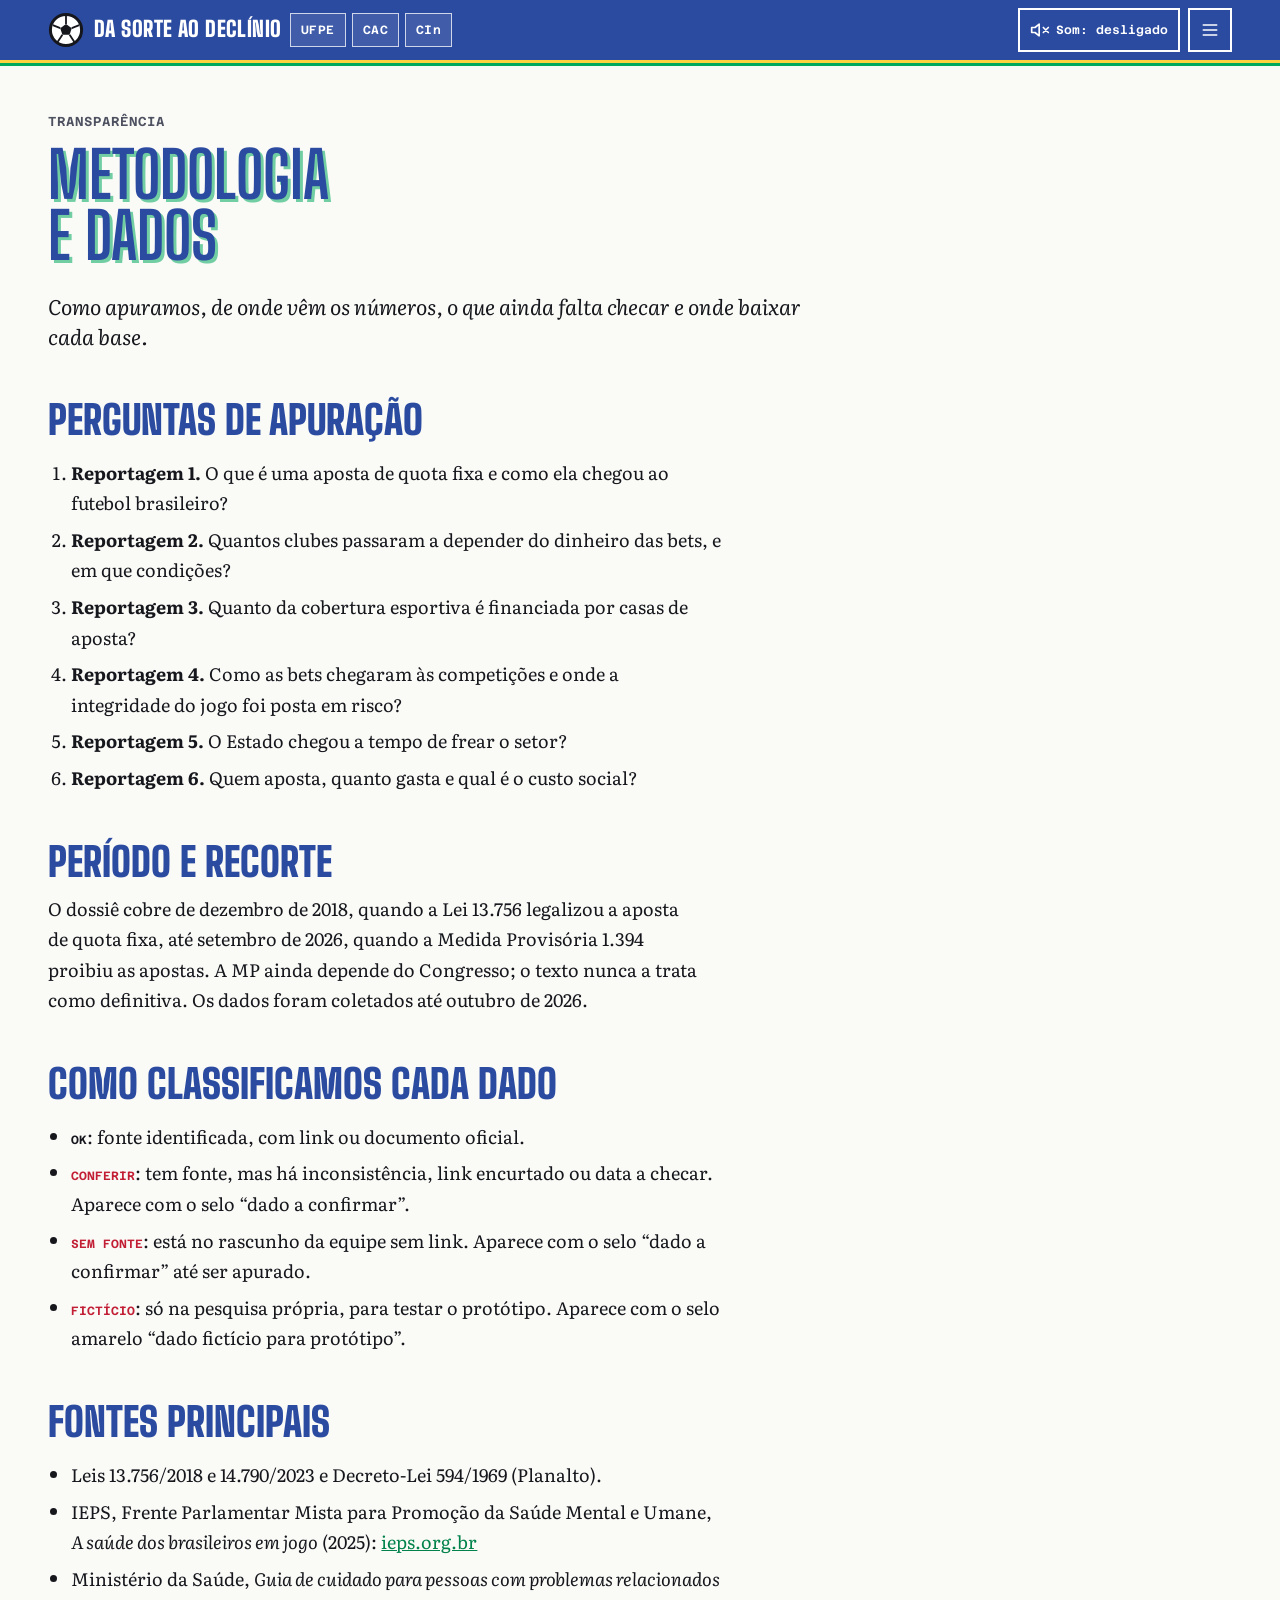
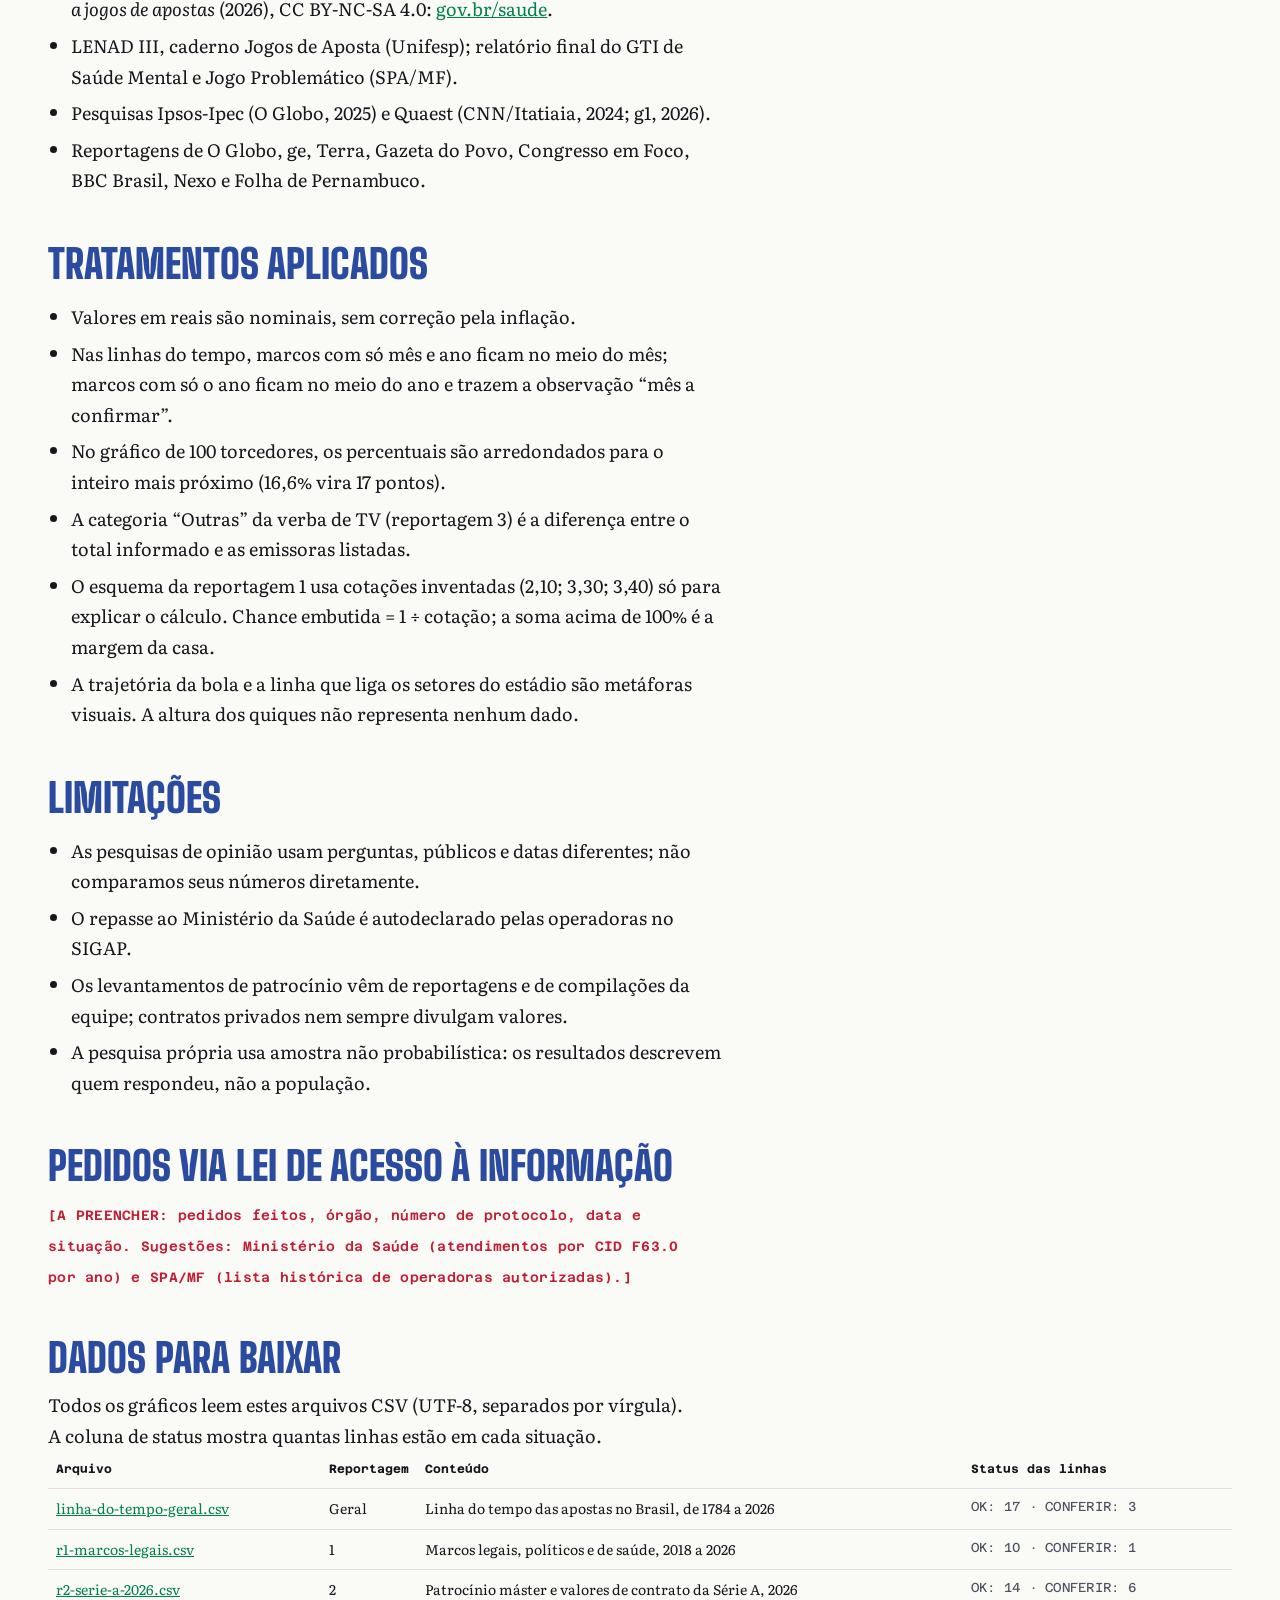
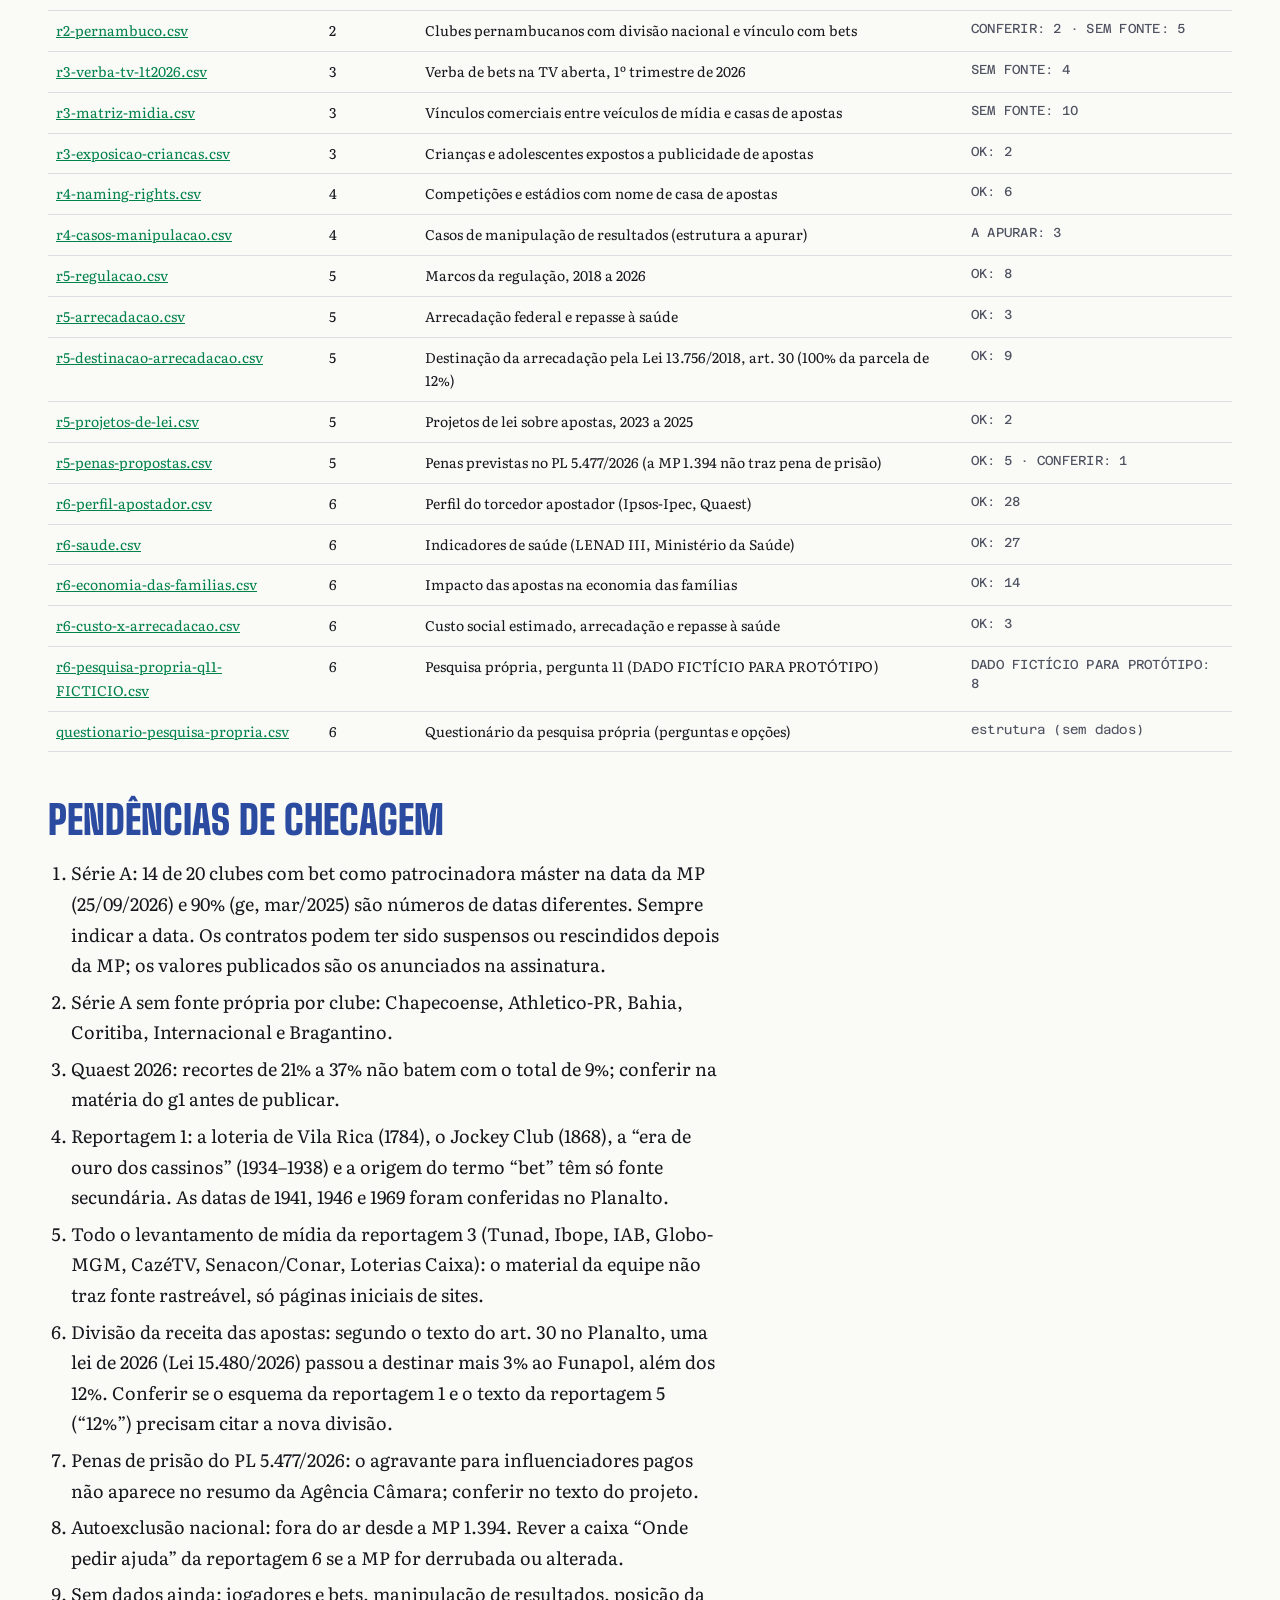
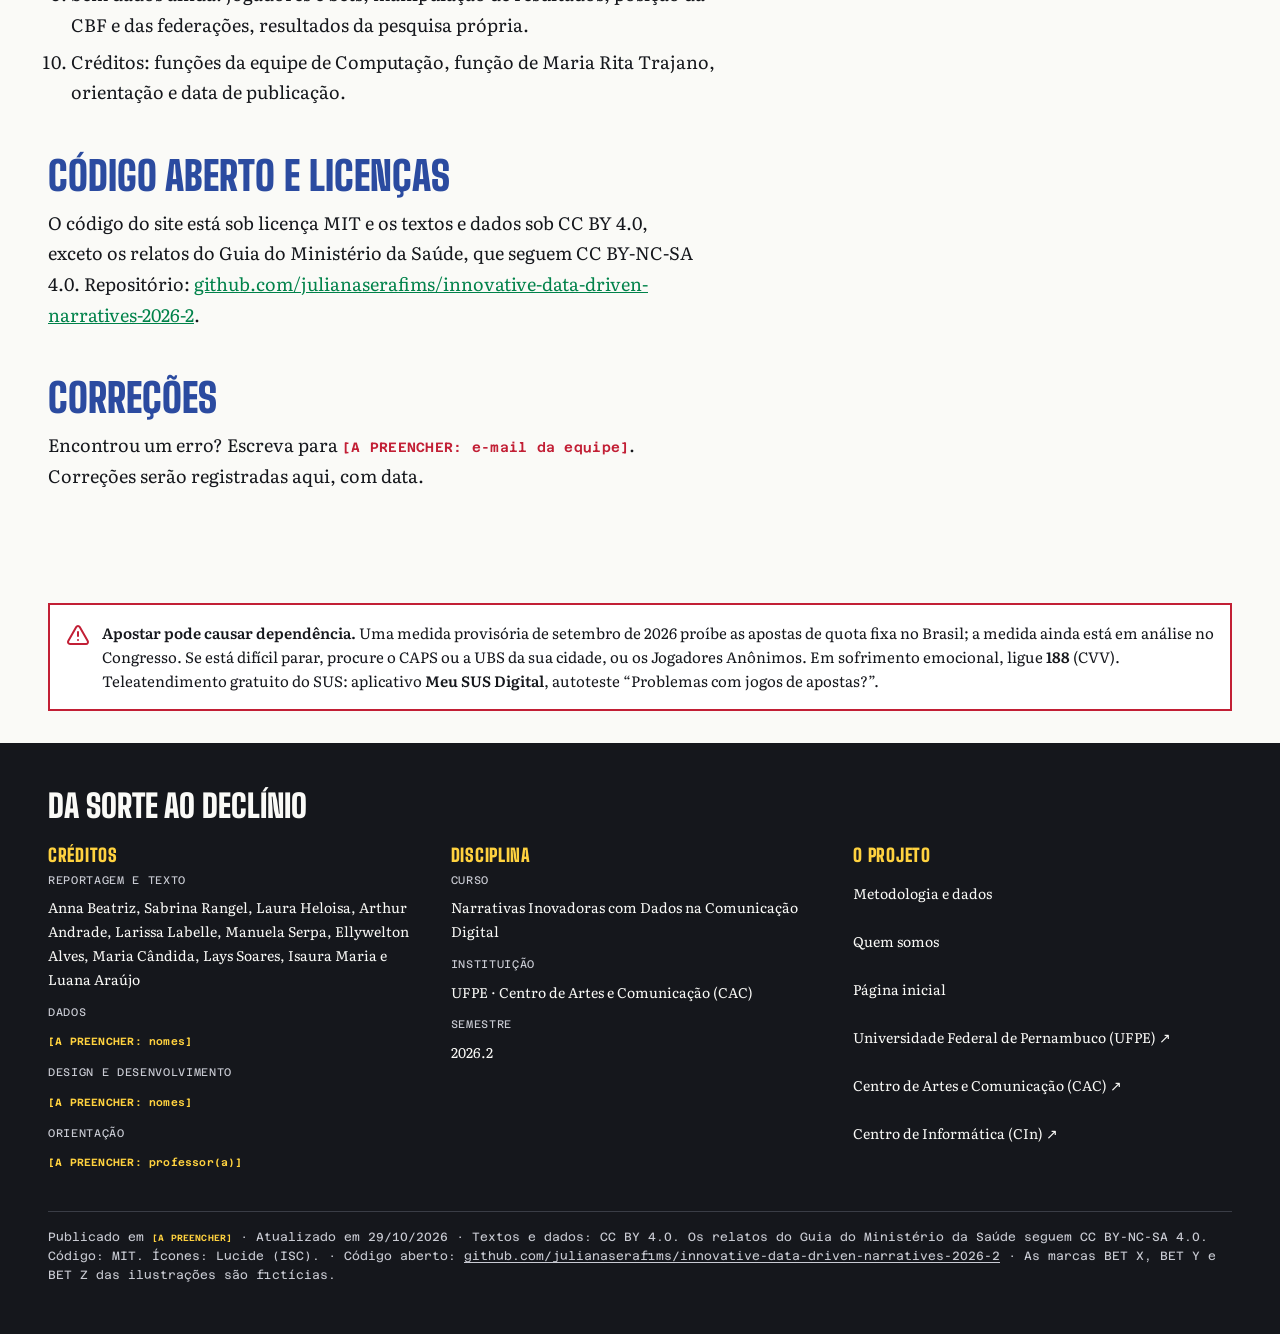
==== commit 07694a9c: "Preenche créditos e fecha pendências de apuração com fonte Créditos passam a sair de uma lista única" ====
--- a/metodologia.html
+++ b/metodologia.html
@@ -6,7 +6,8 @@
 <title>Metodologia e Dados · Da Sorte ao Declínio</title>
 <meta name="description" content="Metodologia, fontes, pendências e dados abertos do dossiê Da Sorte ao Declínio.">
 <link rel="preconnect" href="https://fonts.googleapis.com"><link rel="preconnect" href="https://fonts.gstatic.com" crossorigin>
-<link rel="stylesheet" href="https://fonts.googleapis.com/css2?family=Big+Shoulders+Display:wght@700;900&family=Literata:ital,opsz,wght@0,7..72,400;0,7..72,600;1,7..72,400&family=Azeret+Mono:wght@400;600&display=swap">
+<link rel="stylesheet" href="https://fonts.googleapis.com/css2?family=Big+Shoulders+Display:wght@700;900&family=Literata:ital,opsz,wght@0,7..72,400;0,7..72,600;1,7..72,400&family=Azeret+Mono:wght@400;600&display=swap" media="print" onload="this.media='all'">
+<noscript><link rel="stylesheet" href="https://fonts.googleapis.com/css2?family=Big+Shoulders+Display:wght@700;900&family=Literata:ital,opsz,wght@0,7..72,400;0,7..72,600;1,7..72,400&family=Azeret+Mono:wght@400;600&display=swap"></noscript>
 <link rel="stylesheet" href="assets/css/tokens.css">
 <link rel="stylesheet" href="assets/css/site.css">
 </head>
@@ -41,8 +42,8 @@
     <h2>Fontes principais</h2>
     <ul>
       <li>Leis 13.756/2018 e 14.790/2023 e Decreto-Lei 594/1969 (Planalto).</li>
-      <li>IEPS, Frente Parlamentar Mista para Promoção da Saúde Mental e Umane, <i>A saúde dos brasileiros em jogo</i> (2025). <span class="pendente">[INSERIR URL OFICIAL]</span></li>
-      <li>Ministério da Saúde, <i>Guia de cuidado para pessoas com problemas relacionados a jogos de apostas</i> (2026), CC BY-NC-SA 4.0.</li>
+      <li>IEPS, Frente Parlamentar Mista para Promoção da Saúde Mental e Umane, <i>A saúde dos brasileiros em jogo</i> (2025): <a href="https://ieps.org.br/saude-brasileiros-em-jogo-bets-apostas-impactos-saude/">ieps.org.br</a></li>
+      <li>Ministério da Saúde, <i>Guia de cuidado para pessoas com problemas relacionados a jogos de apostas</i> (2026), CC BY-NC-SA 4.0: <a href="https://www.gov.br/saude/pt-br/centrais-de-conteudo/publicacoes/guias-e-manuais/2026/guia-de-cuidado-para-pessoas-com-problemas-relacionados-a-jogos-de-apostas.pdf/view">gov.br/saude</a>.</li>
       <li>LENAD III, caderno Jogos de Aposta (Unifesp); relatório final do GTI de Saúde Mental e Jogo Problemático (SPA/MF).</li>
       <li>Pesquisas Ipsos-Ipec (O Globo, 2025) e Quaest (CNN/Itatiaia, 2024; g1, 2026).</li>
       <li>Reportagens de O Globo, ge, Terra, Gazeta do Povo, Congresso em Foco, BBC Brasil, Nexo e Folha de Pernambuco.</li>
@@ -74,9 +75,9 @@
     <div class="tab-rolagem">
       <table class="tabela-metod">
         <thead><tr><th scope="col">Arquivo</th><th scope="col">Reportagem</th><th scope="col">Conteúdo</th><th scope="col">Status das linhas</th></tr></thead>
-        <tbody><tr><td><a href="data/linha-do-tempo-geral.csv" download>linha-do-tempo-geral.csv</a></td><td>Geral</td><td>Linha do tempo das apostas no Brasil, de 1784 a 2026</td><td class="legenda">CONFERIR: 7 · OK: 13</td></tr>
+        <tbody><tr><td><a href="data/linha-do-tempo-geral.csv" download>linha-do-tempo-geral.csv</a></td><td>Geral</td><td>Linha do tempo das apostas no Brasil, de 1784 a 2026</td><td class="legenda">OK: 17 · CONFERIR: 3</td></tr>
 <tr><td><a href="data/r1-marcos-legais.csv" download>r1-marcos-legais.csv</a></td><td>1</td><td>Marcos legais, políticos e de saúde, 2018 a 2026</td><td class="legenda">OK: 10 · CONFERIR: 1</td></tr>
-<tr><td><a href="data/r2-serie-a-2026.csv" download>r2-serie-a-2026.csv</a></td><td>2</td><td>Patrocínio máster e valores de contrato da Série A, 2026</td><td class="legenda">CONFERIR: 20</td></tr>
+<tr><td><a href="data/r2-serie-a-2026.csv" download>r2-serie-a-2026.csv</a></td><td>2</td><td>Patrocínio máster e valores de contrato da Série A, 2026</td><td class="legenda">OK: 14 · CONFERIR: 6</td></tr>
 <tr><td><a href="data/r2-pernambuco.csv" download>r2-pernambuco.csv</a></td><td>2</td><td>Clubes pernambucanos com divisão nacional e vínculo com bets</td><td class="legenda">CONFERIR: 2 · SEM FONTE: 5</td></tr>
 <tr><td><a href="data/r3-verba-tv-1t2026.csv" download>r3-verba-tv-1t2026.csv</a></td><td>3</td><td>Verba de bets na TV aberta, 1º trimestre de 2026</td><td class="legenda">SEM FONTE: 4</td></tr>
 <tr><td><a href="data/r3-matriz-midia.csv" download>r3-matriz-midia.csv</a></td><td>3</td><td>Vínculos comerciais entre veículos de mídia e casas de apostas</td><td class="legenda">SEM FONTE: 10</td></tr>
@@ -85,11 +86,11 @@
 <tr><td><a href="data/r4-casos-manipulacao.csv" download>r4-casos-manipulacao.csv</a></td><td>4</td><td>Casos de manipulação de resultados (estrutura a apurar)</td><td class="legenda">A APURAR: 3</td></tr>
 <tr><td><a href="data/r5-regulacao.csv" download>r5-regulacao.csv</a></td><td>5</td><td>Marcos da regulação, 2018 a 2026</td><td class="legenda">OK: 8</td></tr>
 <tr><td><a href="data/r5-arrecadacao.csv" download>r5-arrecadacao.csv</a></td><td>5</td><td>Arrecadação federal e repasse à saúde</td><td class="legenda">OK: 3</td></tr>
-<tr><td><a href="data/r5-destinacao-arrecadacao.csv" download>r5-destinacao-arrecadacao.csv</a></td><td>5</td><td>Destinação da arrecadação pela Lei 13.756/2018</td><td class="legenda">CONFERIR: 6</td></tr>
+<tr><td><a href="data/r5-destinacao-arrecadacao.csv" download>r5-destinacao-arrecadacao.csv</a></td><td>5</td><td>Destinação da arrecadação pela Lei 13.756/2018, art. 30 (100% da parcela de 12%)</td><td class="legenda">OK: 9</td></tr>
 <tr><td><a href="data/r5-projetos-de-lei.csv" download>r5-projetos-de-lei.csv</a></td><td>5</td><td>Projetos de lei sobre apostas, 2023 a 2025</td><td class="legenda">OK: 2</td></tr>
-<tr><td><a href="data/r5-penas-propostas.csv" download>r5-penas-propostas.csv</a></td><td>5</td><td>Penas previstas na proposta do governo</td><td class="legenda">CONFERIR: 6</td></tr>
+<tr><td><a href="data/r5-penas-propostas.csv" download>r5-penas-propostas.csv</a></td><td>5</td><td>Penas previstas no PL 5.477/2026 (a MP 1.394 não traz pena de prisão)</td><td class="legenda">OK: 5 · CONFERIR: 1</td></tr>
 <tr><td><a href="data/r6-perfil-apostador.csv" download>r6-perfil-apostador.csv</a></td><td>6</td><td>Perfil do torcedor apostador (Ipsos-Ipec, Quaest)</td><td class="legenda">OK: 28</td></tr>
-<tr><td><a href="data/r6-saude.csv" download>r6-saude.csv</a></td><td>6</td><td>Indicadores de saúde (LENAD III, Ministério da Saúde)</td><td class="legenda">OK: 26 · CONFERIR: 1</td></tr>
+<tr><td><a href="data/r6-saude.csv" download>r6-saude.csv</a></td><td>6</td><td>Indicadores de saúde (LENAD III, Ministério da Saúde)</td><td class="legenda">OK: 27</td></tr>
 <tr><td><a href="data/r6-economia-das-familias.csv" download>r6-economia-das-familias.csv</a></td><td>6</td><td>Impacto das apostas na economia das famílias</td><td class="legenda">OK: 14</td></tr>
 <tr><td><a href="data/r6-custo-x-arrecadacao.csv" download>r6-custo-x-arrecadacao.csv</a></td><td>6</td><td>Custo social estimado, arrecadação e repasse à saúde</td><td class="legenda">OK: 3</td></tr>
 <tr><td><a href="data/r6-pesquisa-propria-q11-FICTICIO.csv" download>r6-pesquisa-propria-q11-FICTICIO.csv</a></td><td>6</td><td>Pesquisa própria, pergunta 11 (DADO FICTÍCIO PARA PROTÓTIPO)</td><td class="legenda">DADO FICTÍCIO PARA PROTÓTIPO: 8</td></tr>
@@ -98,20 +99,19 @@
     </div>
 
     <h2>Pendências de checagem</h2>
-    <ol><li>Série A: 13 de 20 (levantamento 2026), 14 de 20 (Terra, base 2025) e 90% (ge, mar/2025) são números de datas diferentes. Sempre indicar a data.</li>
-<li>Divergências entre os dois levantamentos de clubes: Grêmio (Alfa Bet × Pitaco), Internacional, Bahia, Vila Nova (Fatal Fans × GingaBet), Criciúma (Bolão × Bolsa de Aposta), Novorizontino.</li>
-<li>Aumento de 104% nos atendimentos: período 2018–2025 (Guia MS) ou projeção até 2028 (Dossiê IEPS)?</li>
+    <ol><li>Série A: 14 de 20 clubes com bet como patrocinadora máster na data da MP (25/09/2026) e 90% (ge, mar/2025) são números de datas diferentes. Sempre indicar a data. Os contratos podem ter sido suspensos ou rescindidos depois da MP; os valores publicados são os anunciados na assinatura.</li>
+<li>Série A sem fonte própria por clube: Chapecoense, Athletico-PR, Bahia, Coritiba, Internacional e Bragantino.</li>
 <li>Quaest 2026: recortes de 21% a 37% não batem com o total de 9%; conferir na matéria do g1 antes de publicar.</li>
-<li>Datas históricas da reportagem 1 (1784, 1868, 1941, 1946, 1969).</li>
-<li>Todo o levantamento de mídia da reportagem 3 (Tunad, Ibope, IAB, Globo-MGM, CazéTV, Senacon/Conar, Loterias Caixa).</li>
-<li>Links: share.google encurtado; URL truncada do O Globo sobre penas; CEUB, ge (Mirassol) e Exame; URL oficial do Dossiê IEPS; link oficial do Guia MS na BVS.</li>
-<li>Penas propostas: estão na MP 1.394 ou em projeto de lei separado?</li>
-<li>Destinação da arrecadação: a lista soma 85%; completar com o texto vigente da lei.</li>
-<li>Sem dados ainda: jogadores e bets, manipulação de resultados, posição da CBF e das federações, resultados da pesquisa própria, créditos da equipe.</li>
-<li>Canais de ajuda: telefone do teleatendimento do Ministério da Saúde, endereço da autoexclusão e contato dos Jogadores Anônimos.</li></ol>
+<li>Reportagem 1: a loteria de Vila Rica (1784), o Jockey Club (1868), a “era de ouro dos cassinos” (1934–1938) e a origem do termo “bet” têm só fonte secundária. As datas de 1941, 1946 e 1969 foram conferidas no Planalto.</li>
+<li>Todo o levantamento de mídia da reportagem 3 (Tunad, Ibope, IAB, Globo-MGM, CazéTV, Senacon/Conar, Loterias Caixa): o material da equipe não traz fonte rastreável, só páginas iniciais de sites.</li>
+<li>Divisão da receita das apostas: segundo o texto do art. 30 no Planalto, uma lei de 2026 (Lei 15.480/2026) passou a destinar mais 3% ao Funapol, além dos 12%. Conferir se o esquema da reportagem 1 e o texto da reportagem 5 (“12%”) precisam citar a nova divisão.</li>
+<li>Penas de prisão do PL 5.477/2026: o agravante para influenciadores pagos não aparece no resumo da Agência Câmara; conferir no texto do projeto.</li>
+<li>Autoexclusão nacional: fora do ar desde a MP 1.394. Rever a caixa “Onde pedir ajuda” da reportagem 6 se a MP for derrubada ou alterada.</li>
+<li>Sem dados ainda: jogadores e bets, manipulação de resultados, posição da CBF e das federações, resultados da pesquisa própria.</li>
+<li>Créditos: funções da equipe de Computação, função de Maria Rita Trajano, orientação e data de publicação.</li></ol>
 
     <h2>Código aberto e licenças</h2>
-    <p>O código do site está sob licença MIT e os textos e dados sob CC BY 4.0, exceto os relatos do Guia do Ministério da Saúde, que seguem CC BY-NC-SA 4.0. Repositório: <span class="pendente">[A PREENCHER: endereço no GitHub]</span>.</p>
+    <p>O código do site está sob licença MIT e os textos e dados sob CC BY 4.0, exceto os relatos do Guia do Ministério da Saúde, que seguem CC BY-NC-SA 4.0. Repositório: <a href="https://github.com/julianaserafims/innovative-data-driven-narratives-2026-2">github.com/julianaserafims/innovative-data-driven-narratives-2026-2</a>.</p>
 
     <h2>Correções</h2>
     <p>Encontrou um erro? Escreva para <span class="pendente">[A PREENCHER: e-mail da equipe]</span>. Correções serão registradas aqui, com data.</p>
--- a/assets/css/site.css
+++ b/assets/css/site.css
@@ -280,7 +280,7 @@
 .hs .mk-check { display: none; }
 .hs.visitado .mk-base { fill: var(--color-texto); }
 .hs.visitado .mk-check { display: inline; }
-.hs:active .mk { transform: translateY(1px); }
+/* (removido: um transform em CSS sobrescreve o transform do SVG e o marcador pulava para o canto ao ser tocado) */
 
 /* Lista equivalente ao estádio — sempre visível (seção F) */
 .lista-reportagens { list-style: none; margin: var(--space-space_5) 0 0; padding: 0; display: grid; gap: var(--space-space_3); grid-template-columns: 1fr; }
@@ -389,6 +389,10 @@
 .rodape dd { margin: 0 0 6px; }
 .rodape .pendente { color: var(--color-faixa_amarela); }
 .rodape .fino { font-family: var(--font-family-mono); font-size: 12px; line-height: 1.6; color: #C9CBD3; margin-top: var(--space-space_6); border-top: 1px solid #3A3D46; padding-top: var(--space-space_4); }
+/* link no meio do texto miúdo do rodapé (repositório): sublinhado, para não depender só da cor (axe: link-in-text-block) */
+.rodape .fino a { color: inherit; text-decoration: underline; text-underline-offset: 2px; overflow-wrap: anywhere; }
+/* endereços longos (site e repositório) quebram em qualquer ponto em vez de estourar a largura do celular */
+#url-site a, .pagina-simples p a[href^="http"] { overflow-wrap: anywhere; }
 .rodape ul { list-style: none; margin: 0; padding: 0; display: grid; gap: 4px; font-size: 14px; }
 .rodape ul a { display: inline-flex; min-height: 32px; align-items: center; }
 
@@ -632,13 +636,14 @@
 
 /* unidades: camisas e pontos */
 .gu { list-style: none; margin: 0; padding: 0; display: grid; }
-.gu-camisa { grid-template-columns: repeat(auto-fill, minmax(74px, 1fr)); gap: 12px 8px; }
+/* 88px: cabe "Internacional" (13 letras em mono de 11px, ~86px) sem quebrar no meio da palavra */
+.gu-camisa { grid-template-columns: repeat(auto-fill, minmax(88px, 1fr)); gap: 12px 8px; }
 .gu-ponto { grid-template-columns: repeat(var(--colunas, 10), minmax(0, 1fr)); gap: 6px; max-width: 420px; }
 .gu-item { display: grid; justify-items: center; gap: 4px; min-width: 0; }
 .gu-camisa svg { width: 44px; height: 44px; }
 .gu-camisa .u-tecido { fill: var(--color-superficie); stroke: var(--color-texto); stroke-width: 1.2; stroke-linejoin: round; }
 .gu-camisa .u-peito { fill: var(--color-superficie); stroke: var(--color-texto); stroke-width: .8; transition: fill var(--motion-duration-duracao_lenta) var(--motion-easing-easing_padrao); }
-.gu-rot { font-family: var(--font-family-mono); font-size: 11px; line-height: 1.2; text-align: center; overflow-wrap: anywhere; }
+.gu-rot { font-family: var(--font-family-mono); font-size: 11px; line-height: 1.2; text-align: center; overflow-wrap: break-word; }
 .gu-marca { display: block; width: 100%; aspect-ratio: 1; border-radius: 999px; border: 1.5px solid var(--color-tinta_azul); background: var(--color-superficie);
   transition: background-color var(--motion-duration-duracao_lenta) var(--motion-easing-easing_padrao), border-color var(--motion-duration-duracao_lenta) var(--motion-easing-easing_padrao), opacity var(--motion-duration-duracao_lenta) var(--motion-easing-easing_padrao); }
 .gu-quadrado .gu-marca { border-radius: 0; }
@@ -730,3 +735,101 @@
 /* esquema da r1: o passo atual ganha marca-texto; nada fica invisível */
 .esq .grupo.atual .marca-texto { opacity: 1; }
 .esq .marca-texto { opacity: 0; transition: opacity var(--motion-duration-duracao_media) var(--motion-easing-easing_padrao); }
+
+/* =====================================================================
+   CELULAR: desempenho e conforto de leitura
+   ===================================================================== */
+/* Impede o iOS de aumentar o texto sozinho ao girar a tela. */
+html { -webkit-text-size-adjust: 100%; text-size-adjust: 100%; }
+
+/* Toque sem atraso nem zoom por toque duplo em botões e links; realce de toque discreto. */
+a, button, summary, .c-ponto, .hs { touch-action: manipulation; -webkit-tap-highlight-color: rgba(43, 75, 160, .15); }
+
+/* Áreas com rolagem lateral (estádio, gráficos, tabelas): o gesto de arrastar não "vaza"
+   para a página nem dispara o voltar do navegador. */
+.estadio-rolagem, .c-rolagem, .graf-rolagem, .tab-rolagem, .tl-rolagem, .moldura-pos { overscroll-behavior-x: contain; }
+
+/* "vh" no celular muda quando a barra do navegador some e aparece, e o texto pulava.
+   "svh" (altura mínima da tela) é estável; quem não suporta continua com "vh". */
+@supports (height: 1svh) {
+  .esquema-moldura svg { max-height: calc(55svh - 44px); }
+  .passos-rep { gap: 55svh; padding-block: 8svh 25svh; }
+}
+@media (min-width: 1024px) {
+  @supports (height: 1svh) {
+    .passos-rep { gap: 60svh; padding-block: 20svh 40svh; }
+  }
+}
+
+/* =====================================================================
+   CELULAR 2: barra do topo colorida, estádio e bola que cabem na tela, toque no lugar do mouse
+   ===================================================================== */
+
+/* ---- Barra do topo: azul, com friso amarelo e verde, e links da UFPE e dos centros ---- */
+.cabecalho {
+  background: var(--color-tinta_azul); color: #fff;
+  border-bottom: 3px solid var(--color-faixa_amarela);
+  box-shadow: 0 3px 0 var(--color-tinta_verde);
+}
+.topo-esq { display: flex; align-items: center; gap: 8px; min-width: 0; }
+.marca-topo { display: inline-flex; align-items: center; gap: 10px; min-height: 44px; min-width: 44px; flex: none; color: #fff; text-decoration: none; }
+.marca-topo:hover { color: #fff; }
+.bola-topo { width: 36px; height: 36px; flex: none; }
+.marca-nome {
+  display: none; white-space: nowrap;
+  font-family: var(--font-family-display); font-weight: 900; text-transform: uppercase;
+  font-size: 1.35rem; line-height: 1; letter-spacing: 0.02em;
+}
+@media (min-width: 640px) { .marca-nome { display: inline; } }
+.inst { display: flex; align-items: center; gap: 6px; min-width: 0; }
+.inst-link {
+  position: relative; display: inline-flex; align-items: center; min-height: 34px; padding: 0 10px;
+  color: #fff; text-decoration: none; white-space: nowrap;
+  font-family: var(--font-family-mono); font-size: 12px; font-weight: 600; letter-spacing: 0.04em;
+  border: 1.5px solid rgba(255, 255, 255, .75); background: rgba(255, 255, 255, .1);
+}
+.inst-link::after { content: ''; position: absolute; inset: -5px 0; }      /* alvo de toque de 44 px de altura */
+.inst-link:hover { background: var(--color-faixa_amarela); border-color: var(--color-faixa_amarela); color: var(--color-texto); }
+/* Só a sigla no topo, em qualquer largura: o conteúdo do topo tem no máximo 1200 px e o nome completo
+   não cabia (a partir de 1500 px de tela ele aparecia e cortava o "CIn"). O nome completo está no
+   title e no aria-label do link, no menu e no rodapé. */
+.inst { overflow: hidden; }
+/* abaixo de 360 px faltavam ~33 px e o "CIn" saía cortado: links mais justos (o alvo continua com 44 px de altura) */
+@media (max-width: 359px) {
+  .topo-esq { gap: 6px; }
+  .inst { gap: 4px; }
+  .inst-link { padding: 0 6px; letter-spacing: 0; }
+}
+.cabecalho :focus-visible { box-shadow: 0 0 0 3px var(--color-faixa_amarela); outline-offset: 2px; }
+.cabecalho .btn-icone { border-color: #fff; color: #fff; background: transparent; }
+.cabecalho .btn-icone:hover { background: rgba(255, 255, 255, .18); }
+.cabecalho .btn-som[aria-pressed="true"] { background: var(--color-faixa_amarela); border-color: var(--color-faixa_amarela); color: var(--color-texto); }
+@media (max-width: 520px) {                         /* celular: o botão de som mostra só o ícone */
+  .btn-som .rotulo-longo, .btn-som .rotulo-curto { display: none; }
+  .btn-som { padding: 0; }
+}
+.links-inst { list-style: none; margin: var(--space-space_4) 0 0; padding: 0; display: flex; flex-wrap: wrap; gap: var(--space-space_3); }
+
+/* ---- Estádio e bola: cabem na largura da tela, sem arrastar para os lados ---- */
+.estadio-svg { min-width: 0; }
+.posicao .moldura-pos .estadio-svg { min-width: 0; }
+.dica-arraste { display: none; }
+.c-figura { min-width: 0; }
+.c-figura[data-modo="estreito"] { max-width: 560px; margin-inline: auto; }
+/* no celular só o quique atual mostra o nome do setor (os seis nomes não cabem lado a lado) */
+.c-figura[data-modo="estreito"] .c-nome { display: none; width: 88px; left: -44px; }
+.c-figura[data-modo="estreito"] .c-ponto[aria-current="step"] + .c-nome { display: block; }
+.c-figura[data-modo="estreito"] .c-fim { top: 16%; right: 8px; width: 54%; font-size: 11px; }
+
+/* ---- Painel de leitura do estádio com toque ---- */
+.painel-leitura .pl-abrir { justify-self: start; margin-top: 10px; }
+@media (hover: none) { .painel-leitura { min-height: 148px; } }
+/* selo "trajetória ilustrativa" numa linha só, para não cobrir o texto do fim da linha */
+.c-figura[data-modo="estreito"] .selo-ilustrativo { font-size: 9.5px; letter-spacing: .02em; white-space: nowrap; padding: 2px 6px; top: 8px; left: 8px; right: auto; }
+.c-figura[data-modo="estreito"] .c-fim { top: 15%; }
+
+/* ---- Esquema da r1 no celular: o selo quebrava em duas linhas e cobria o topo do desenho ---- */
+@media (max-width: 759px) {
+  .esquema-moldura { padding-top: 0; }
+  .esquema-moldura .selo-ilustrativo { position: static; display: inline-block; margin: 8px 8px 4px; }
+}
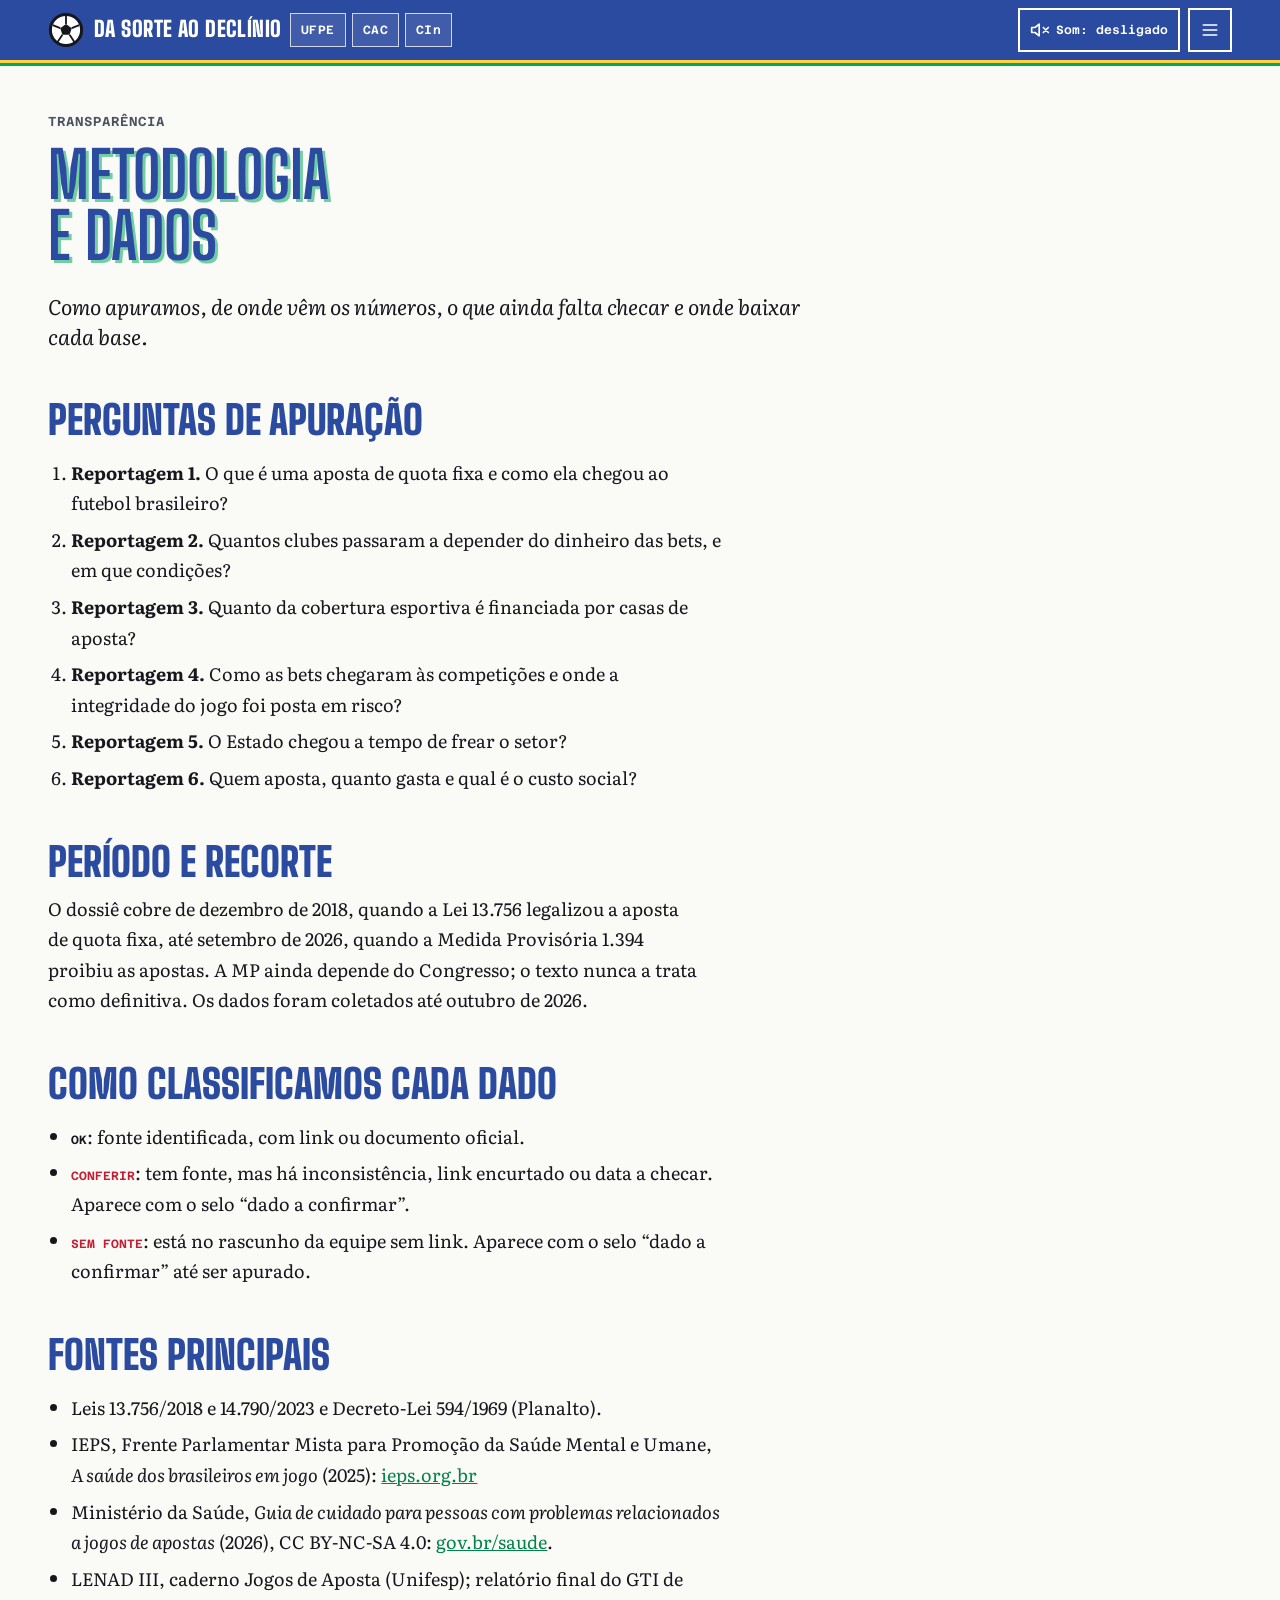
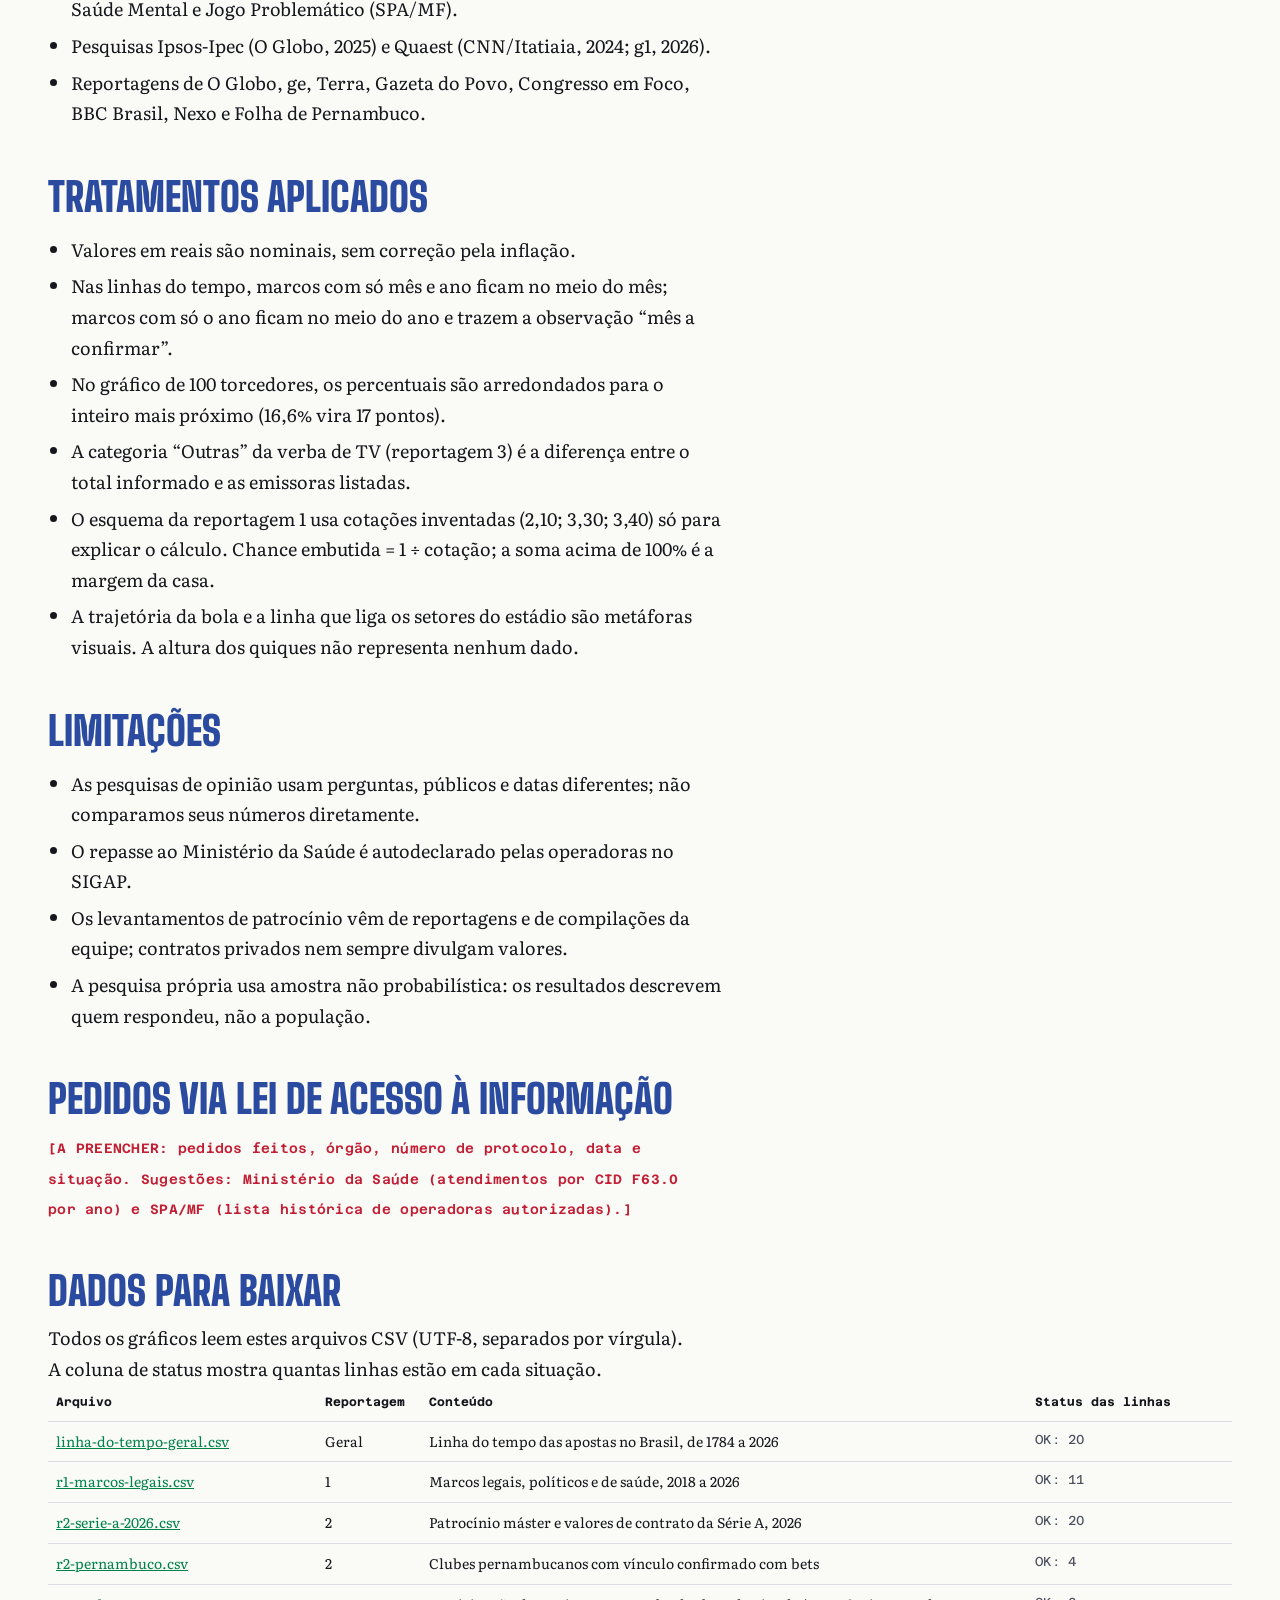
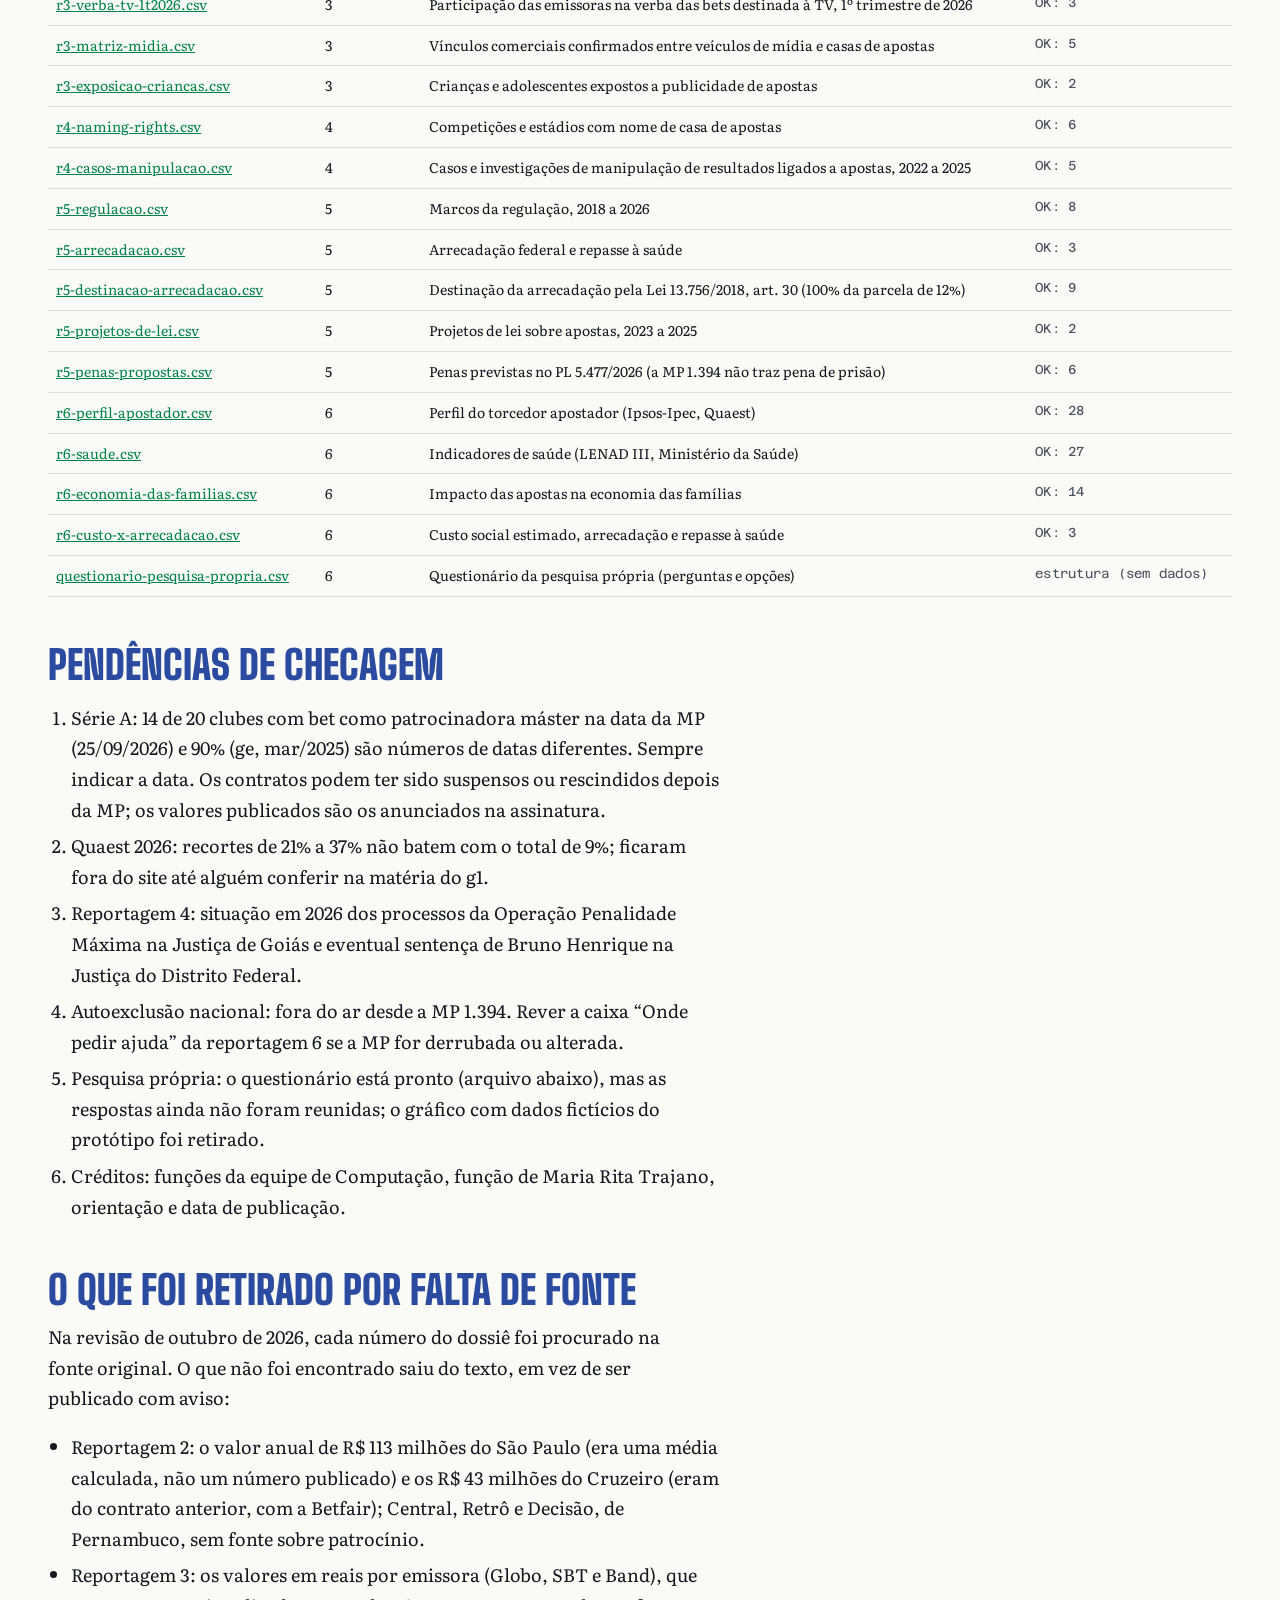
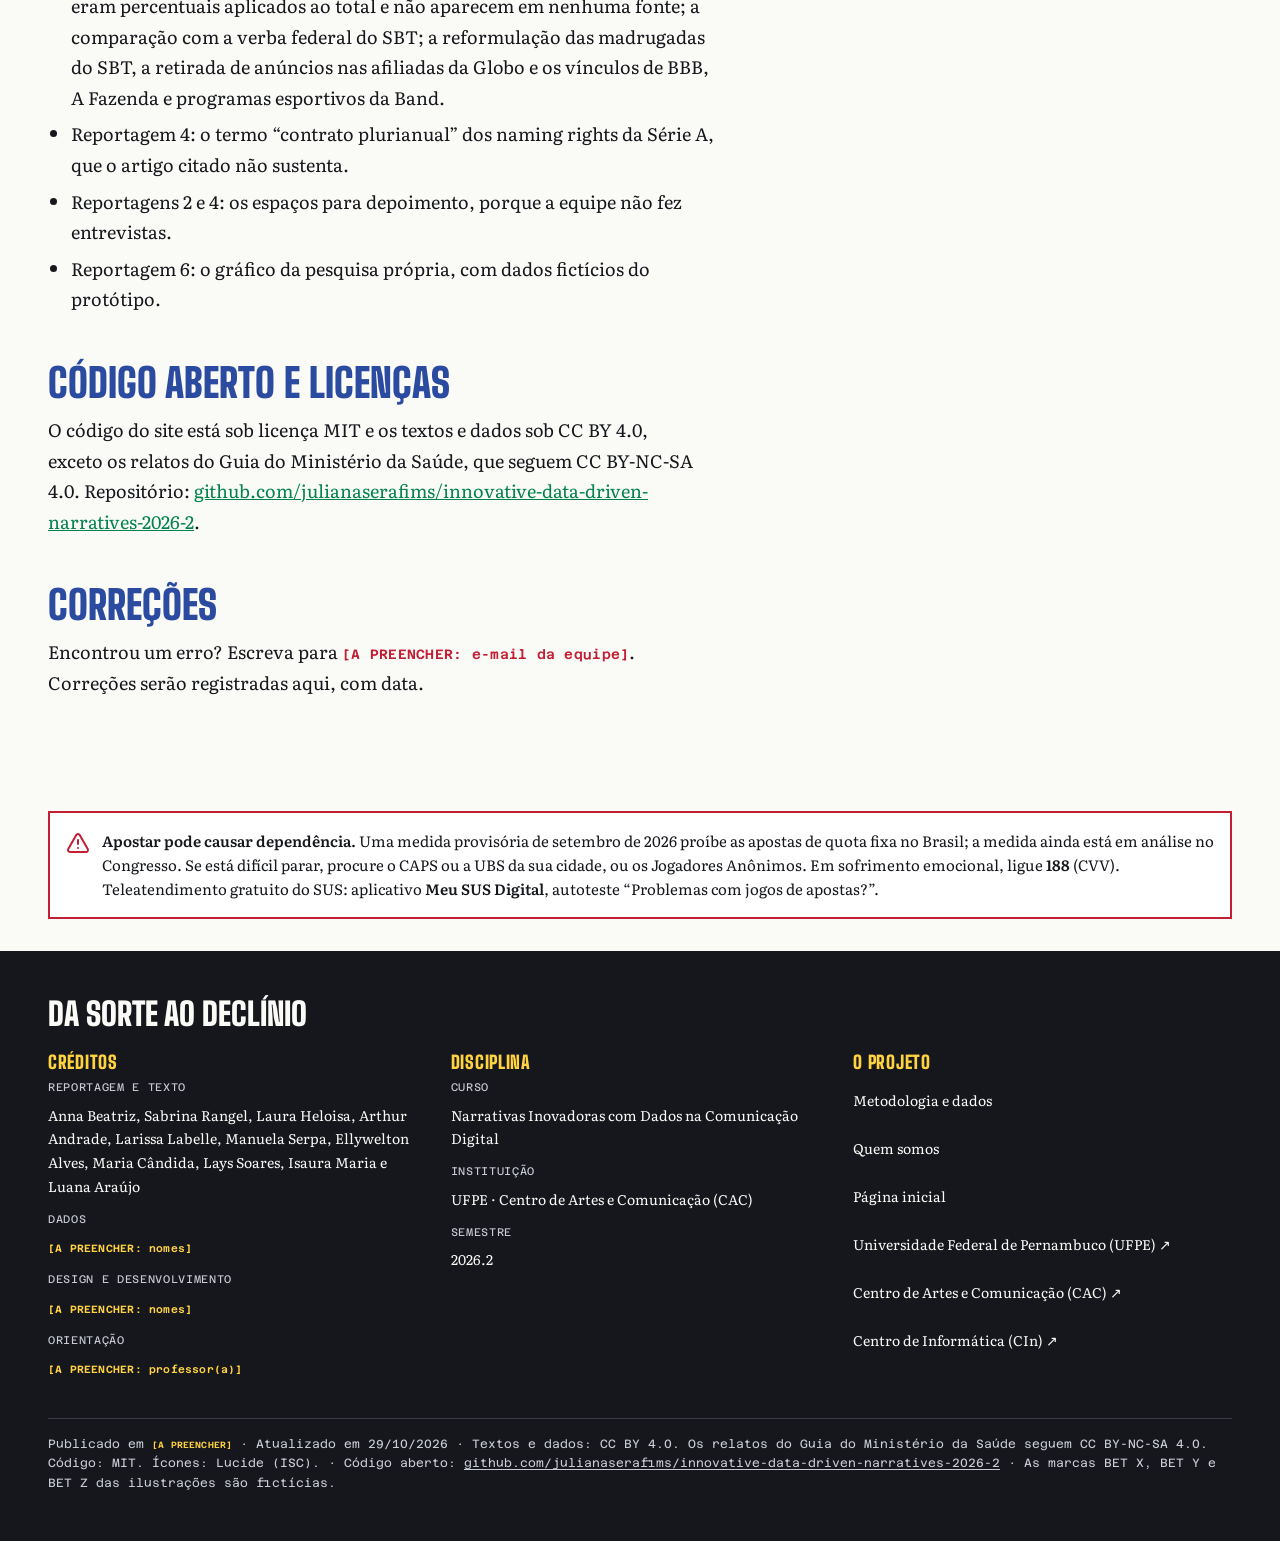
==== commit 706dc1f4: "Fecha a apuração das reportagens com fonte para cada dado Quatro frentes de pesquisa procuraram cada" ====
--- a/metodologia.html
+++ b/metodologia.html
@@ -36,7 +36,6 @@
       <li><span class="status-ok">OK</span>: fonte identificada, com link ou documento oficial.</li>
       <li><span class="status-conferir">CONFERIR</span>: tem fonte, mas há inconsistência, link encurtado ou data a checar. Aparece com o selo “dado a confirmar”.</li>
       <li><span class="status-sem">SEM FONTE</span>: está no rascunho da equipe sem link. Aparece com o selo “dado a confirmar” até ser apurado.</li>
-      <li><span class="status-conferir">FICTÍCIO</span>: só na pesquisa própria, para testar o protótipo. Aparece com o selo amarelo “dado fictício para protótipo”.</li>
     </ul>
 
     <h2>Fontes principais</h2>
@@ -75,40 +74,45 @@
     <div class="tab-rolagem">
       <table class="tabela-metod">
         <thead><tr><th scope="col">Arquivo</th><th scope="col">Reportagem</th><th scope="col">Conteúdo</th><th scope="col">Status das linhas</th></tr></thead>
-        <tbody><tr><td><a href="data/linha-do-tempo-geral.csv" download>linha-do-tempo-geral.csv</a></td><td>Geral</td><td>Linha do tempo das apostas no Brasil, de 1784 a 2026</td><td class="legenda">OK: 17 · CONFERIR: 3</td></tr>
-<tr><td><a href="data/r1-marcos-legais.csv" download>r1-marcos-legais.csv</a></td><td>1</td><td>Marcos legais, políticos e de saúde, 2018 a 2026</td><td class="legenda">OK: 10 · CONFERIR: 1</td></tr>
-<tr><td><a href="data/r2-serie-a-2026.csv" download>r2-serie-a-2026.csv</a></td><td>2</td><td>Patrocínio máster e valores de contrato da Série A, 2026</td><td class="legenda">OK: 14 · CONFERIR: 6</td></tr>
-<tr><td><a href="data/r2-pernambuco.csv" download>r2-pernambuco.csv</a></td><td>2</td><td>Clubes pernambucanos com divisão nacional e vínculo com bets</td><td class="legenda">CONFERIR: 2 · SEM FONTE: 5</td></tr>
-<tr><td><a href="data/r3-verba-tv-1t2026.csv" download>r3-verba-tv-1t2026.csv</a></td><td>3</td><td>Verba de bets na TV aberta, 1º trimestre de 2026</td><td class="legenda">SEM FONTE: 4</td></tr>
-<tr><td><a href="data/r3-matriz-midia.csv" download>r3-matriz-midia.csv</a></td><td>3</td><td>Vínculos comerciais entre veículos de mídia e casas de apostas</td><td class="legenda">SEM FONTE: 10</td></tr>
+        <tbody><tr><td><a href="data/linha-do-tempo-geral.csv" download>linha-do-tempo-geral.csv</a></td><td>Geral</td><td>Linha do tempo das apostas no Brasil, de 1784 a 2026</td><td class="legenda">OK: 20</td></tr>
+<tr><td><a href="data/r1-marcos-legais.csv" download>r1-marcos-legais.csv</a></td><td>1</td><td>Marcos legais, políticos e de saúde, 2018 a 2026</td><td class="legenda">OK: 11</td></tr>
+<tr><td><a href="data/r2-serie-a-2026.csv" download>r2-serie-a-2026.csv</a></td><td>2</td><td>Patrocínio máster e valores de contrato da Série A, 2026</td><td class="legenda">OK: 20</td></tr>
+<tr><td><a href="data/r2-pernambuco.csv" download>r2-pernambuco.csv</a></td><td>2</td><td>Clubes pernambucanos com vínculo confirmado com bets</td><td class="legenda">OK: 4</td></tr>
+<tr><td><a href="data/r3-verba-tv-1t2026.csv" download>r3-verba-tv-1t2026.csv</a></td><td>3</td><td>Participação das emissoras na verba das bets destinada à TV, 1º trimestre de 2026</td><td class="legenda">OK: 3</td></tr>
+<tr><td><a href="data/r3-matriz-midia.csv" download>r3-matriz-midia.csv</a></td><td>3</td><td>Vínculos comerciais confirmados entre veículos de mídia e casas de apostas</td><td class="legenda">OK: 5</td></tr>
 <tr><td><a href="data/r3-exposicao-criancas.csv" download>r3-exposicao-criancas.csv</a></td><td>3</td><td>Crianças e adolescentes expostos a publicidade de apostas</td><td class="legenda">OK: 2</td></tr>
 <tr><td><a href="data/r4-naming-rights.csv" download>r4-naming-rights.csv</a></td><td>4</td><td>Competições e estádios com nome de casa de apostas</td><td class="legenda">OK: 6</td></tr>
-<tr><td><a href="data/r4-casos-manipulacao.csv" download>r4-casos-manipulacao.csv</a></td><td>4</td><td>Casos de manipulação de resultados (estrutura a apurar)</td><td class="legenda">A APURAR: 3</td></tr>
+<tr><td><a href="data/r4-casos-manipulacao.csv" download>r4-casos-manipulacao.csv</a></td><td>4</td><td>Casos e investigações de manipulação de resultados ligados a apostas, 2022 a 2025</td><td class="legenda">OK: 5</td></tr>
 <tr><td><a href="data/r5-regulacao.csv" download>r5-regulacao.csv</a></td><td>5</td><td>Marcos da regulação, 2018 a 2026</td><td class="legenda">OK: 8</td></tr>
 <tr><td><a href="data/r5-arrecadacao.csv" download>r5-arrecadacao.csv</a></td><td>5</td><td>Arrecadação federal e repasse à saúde</td><td class="legenda">OK: 3</td></tr>
 <tr><td><a href="data/r5-destinacao-arrecadacao.csv" download>r5-destinacao-arrecadacao.csv</a></td><td>5</td><td>Destinação da arrecadação pela Lei 13.756/2018, art. 30 (100% da parcela de 12%)</td><td class="legenda">OK: 9</td></tr>
 <tr><td><a href="data/r5-projetos-de-lei.csv" download>r5-projetos-de-lei.csv</a></td><td>5</td><td>Projetos de lei sobre apostas, 2023 a 2025</td><td class="legenda">OK: 2</td></tr>
-<tr><td><a href="data/r5-penas-propostas.csv" download>r5-penas-propostas.csv</a></td><td>5</td><td>Penas previstas no PL 5.477/2026 (a MP 1.394 não traz pena de prisão)</td><td class="legenda">OK: 5 · CONFERIR: 1</td></tr>
+<tr><td><a href="data/r5-penas-propostas.csv" download>r5-penas-propostas.csv</a></td><td>5</td><td>Penas previstas no PL 5.477/2026 (a MP 1.394 não traz pena de prisão)</td><td class="legenda">OK: 6</td></tr>
 <tr><td><a href="data/r6-perfil-apostador.csv" download>r6-perfil-apostador.csv</a></td><td>6</td><td>Perfil do torcedor apostador (Ipsos-Ipec, Quaest)</td><td class="legenda">OK: 28</td></tr>
 <tr><td><a href="data/r6-saude.csv" download>r6-saude.csv</a></td><td>6</td><td>Indicadores de saúde (LENAD III, Ministério da Saúde)</td><td class="legenda">OK: 27</td></tr>
 <tr><td><a href="data/r6-economia-das-familias.csv" download>r6-economia-das-familias.csv</a></td><td>6</td><td>Impacto das apostas na economia das famílias</td><td class="legenda">OK: 14</td></tr>
 <tr><td><a href="data/r6-custo-x-arrecadacao.csv" download>r6-custo-x-arrecadacao.csv</a></td><td>6</td><td>Custo social estimado, arrecadação e repasse à saúde</td><td class="legenda">OK: 3</td></tr>
-<tr><td><a href="data/r6-pesquisa-propria-q11-FICTICIO.csv" download>r6-pesquisa-propria-q11-FICTICIO.csv</a></td><td>6</td><td>Pesquisa própria, pergunta 11 (DADO FICTÍCIO PARA PROTÓTIPO)</td><td class="legenda">DADO FICTÍCIO PARA PROTÓTIPO: 8</td></tr>
 <tr><td><a href="data/questionario-pesquisa-propria.csv" download>questionario-pesquisa-propria.csv</a></td><td>6</td><td>Questionário da pesquisa própria (perguntas e opções)</td><td class="legenda">estrutura (sem dados)</td></tr></tbody>
       </table>
     </div>
 
     <h2>Pendências de checagem</h2>
     <ol><li>Série A: 14 de 20 clubes com bet como patrocinadora máster na data da MP (25/09/2026) e 90% (ge, mar/2025) são números de datas diferentes. Sempre indicar a data. Os contratos podem ter sido suspensos ou rescindidos depois da MP; os valores publicados são os anunciados na assinatura.</li>
-<li>Série A sem fonte própria por clube: Chapecoense, Athletico-PR, Bahia, Coritiba, Internacional e Bragantino.</li>
-<li>Quaest 2026: recortes de 21% a 37% não batem com o total de 9%; conferir na matéria do g1 antes de publicar.</li>
-<li>Reportagem 1: a loteria de Vila Rica (1784), o Jockey Club (1868), a “era de ouro dos cassinos” (1934–1938) e a origem do termo “bet” têm só fonte secundária. As datas de 1941, 1946 e 1969 foram conferidas no Planalto.</li>
-<li>Todo o levantamento de mídia da reportagem 3 (Tunad, Ibope, IAB, Globo-MGM, CazéTV, Senacon/Conar, Loterias Caixa): o material da equipe não traz fonte rastreável, só páginas iniciais de sites.</li>
-<li>Divisão da receita das apostas: segundo o texto do art. 30 no Planalto, uma lei de 2026 (Lei 15.480/2026) passou a destinar mais 3% ao Funapol, além dos 12%. Conferir se o esquema da reportagem 1 e o texto da reportagem 5 (“12%”) precisam citar a nova divisão.</li>
-<li>Penas de prisão do PL 5.477/2026: o agravante para influenciadores pagos não aparece no resumo da Agência Câmara; conferir no texto do projeto.</li>
+<li>Quaest 2026: recortes de 21% a 37% não batem com o total de 9%; ficaram fora do site até alguém conferir na matéria do g1.</li>
+<li>Reportagem 4: situação em 2026 dos processos da Operação Penalidade Máxima na Justiça de Goiás e eventual sentença de Bruno Henrique na Justiça do Distrito Federal.</li>
 <li>Autoexclusão nacional: fora do ar desde a MP 1.394. Rever a caixa “Onde pedir ajuda” da reportagem 6 se a MP for derrubada ou alterada.</li>
-<li>Sem dados ainda: jogadores e bets, manipulação de resultados, posição da CBF e das federações, resultados da pesquisa própria.</li>
+<li>Pesquisa própria: o questionário está pronto (arquivo abaixo), mas as respostas ainda não foram reunidas; o gráfico com dados fictícios do protótipo foi retirado.</li>
 <li>Créditos: funções da equipe de Computação, função de Maria Rita Trajano, orientação e data de publicação.</li></ol>
+
+    <h2>O que foi retirado por falta de fonte</h2>
+    <p>Na revisão de outubro de 2026, cada número do dossiê foi procurado na fonte original. O que não foi encontrado saiu do texto, em vez de ser publicado com aviso:</p>
+    <ul>
+      <li>Reportagem 2: o valor anual de R$ 113 milhões do São Paulo (era uma média calculada, não um número publicado) e os R$ 43 milhões do Cruzeiro (eram do contrato anterior, com a Betfair); Central, Retrô e Decisão, de Pernambuco, sem fonte sobre patrocínio.</li>
+      <li>Reportagem 3: os valores em reais por emissora (Globo, SBT e Band), que eram percentuais aplicados ao total e não aparecem em nenhuma fonte; a comparação com a verba federal do SBT; a reformulação das madrugadas do SBT, a retirada de anúncios nas afiliadas da Globo e os vínculos de BBB, A Fazenda e programas esportivos da Band.</li>
+      <li>Reportagem 4: o termo “contrato plurianual” dos naming rights da Série A, que o artigo citado não sustenta.</li>
+      <li>Reportagens 2 e 4: os espaços para depoimento, porque a equipe não fez entrevistas.</li>
+      <li>Reportagem 6: o gráfico da pesquisa própria, com dados fictícios do protótipo.</li>
+    </ul>
 
     <h2>Código aberto e licenças</h2>
     <p>O código do site está sob licença MIT e os textos e dados sob CC BY 4.0, exceto os relatos do Guia do Ministério da Saúde, que seguem CC BY-NC-SA 4.0. Repositório: <a href="https://github.com/julianaserafims/innovative-data-driven-narratives-2026-2">github.com/julianaserafims/innovative-data-driven-narratives-2026-2</a>.</p>
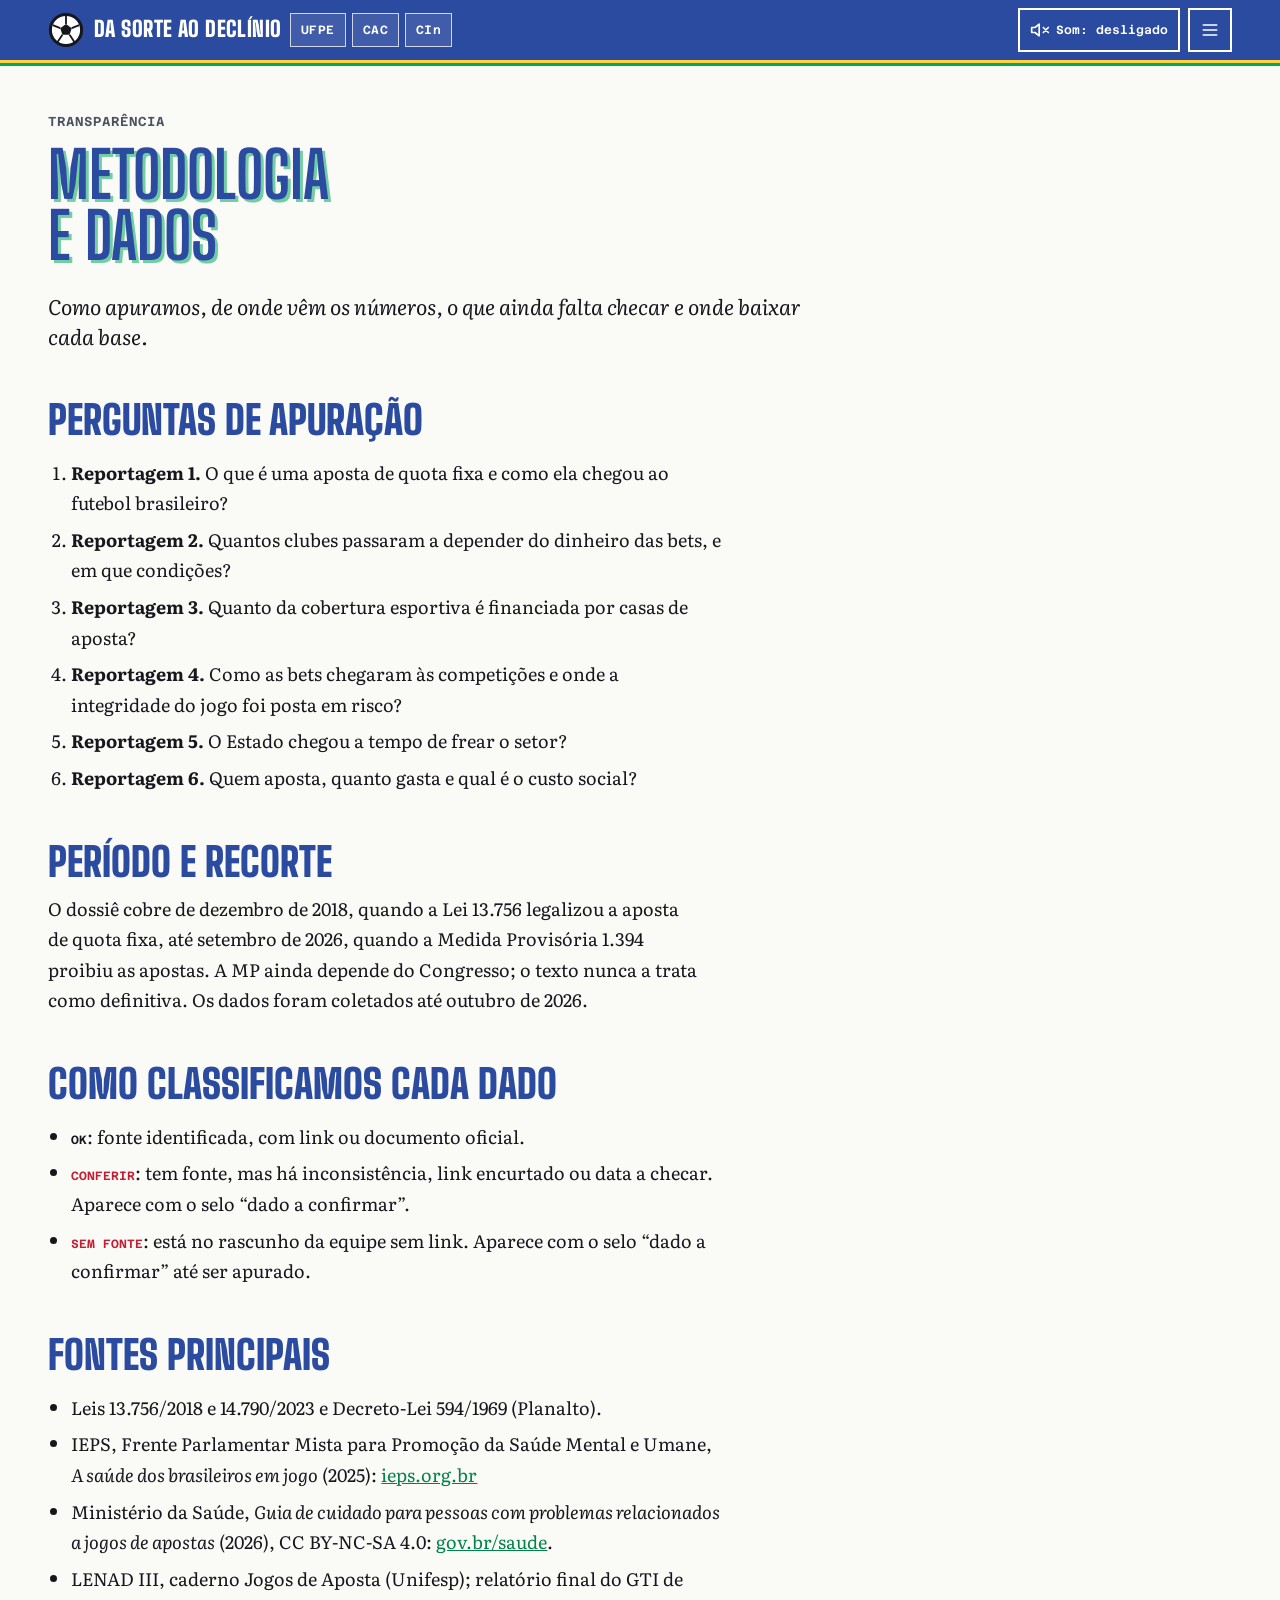
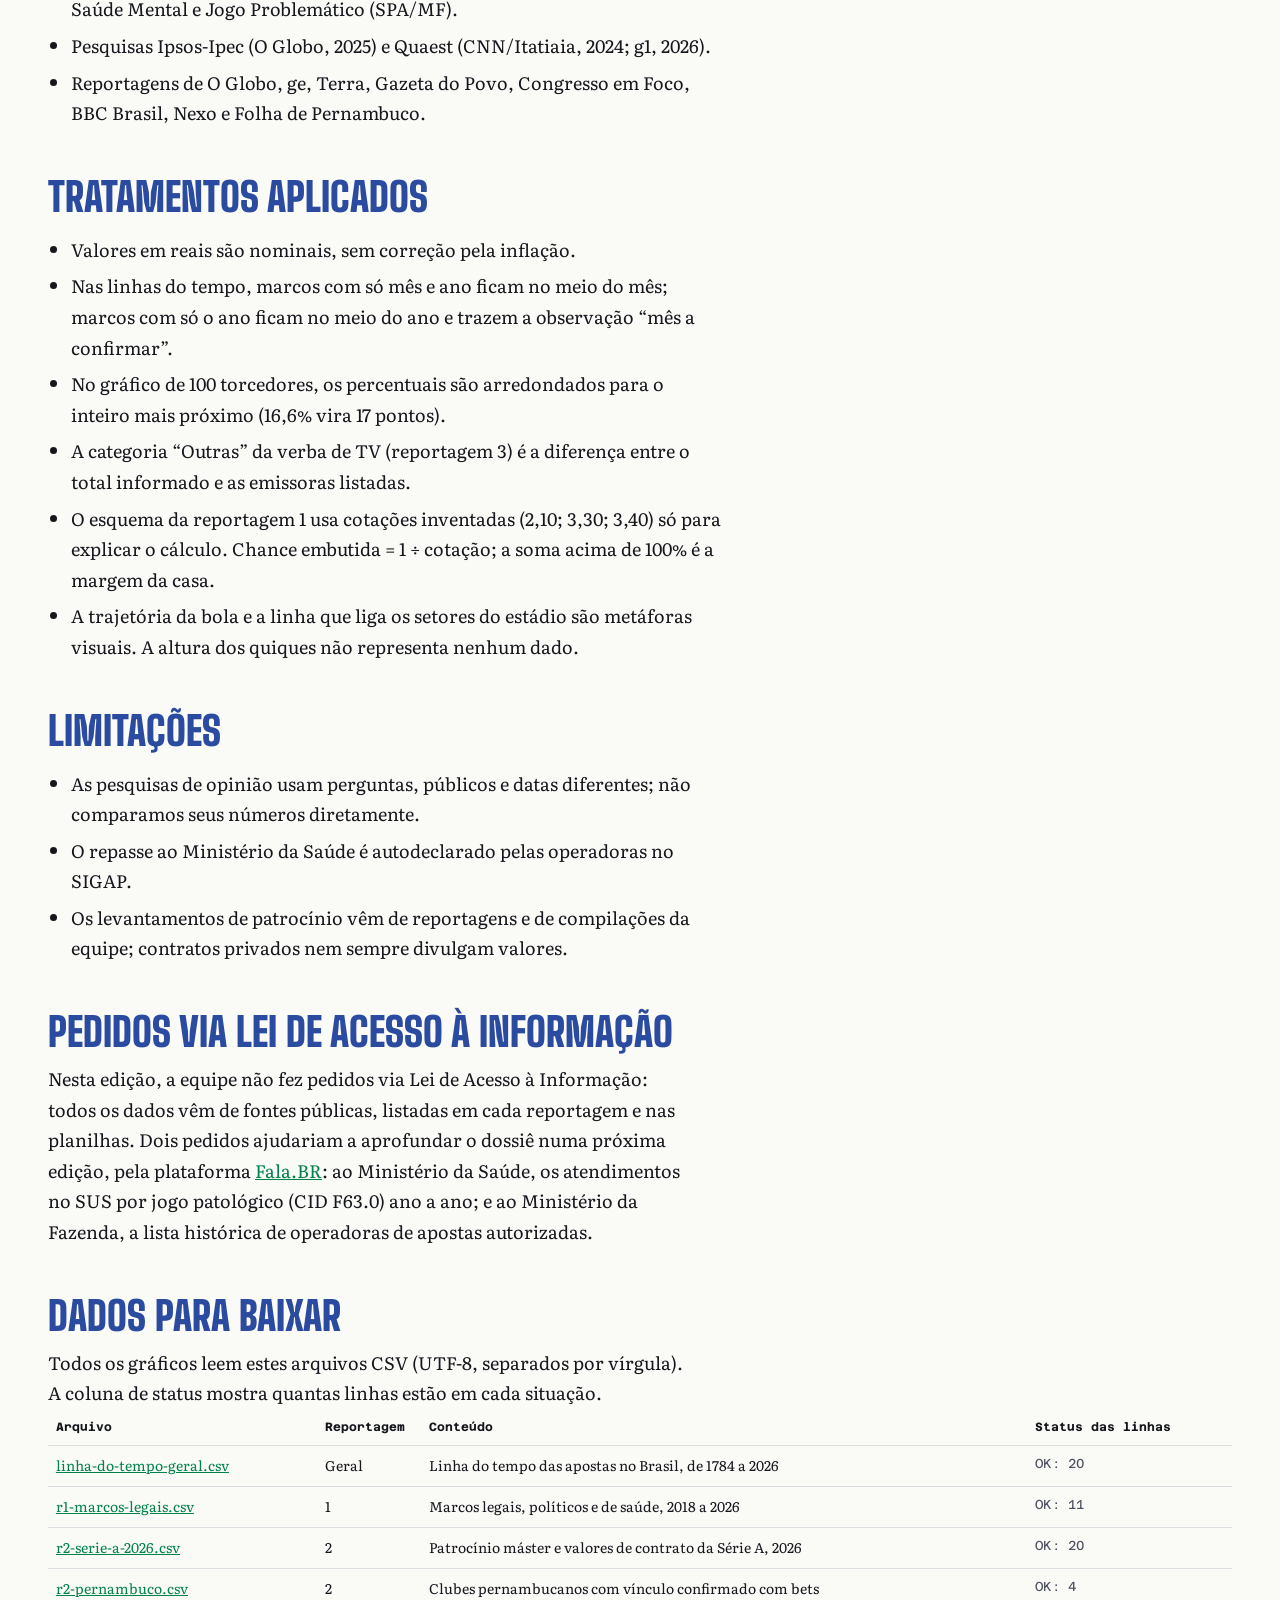
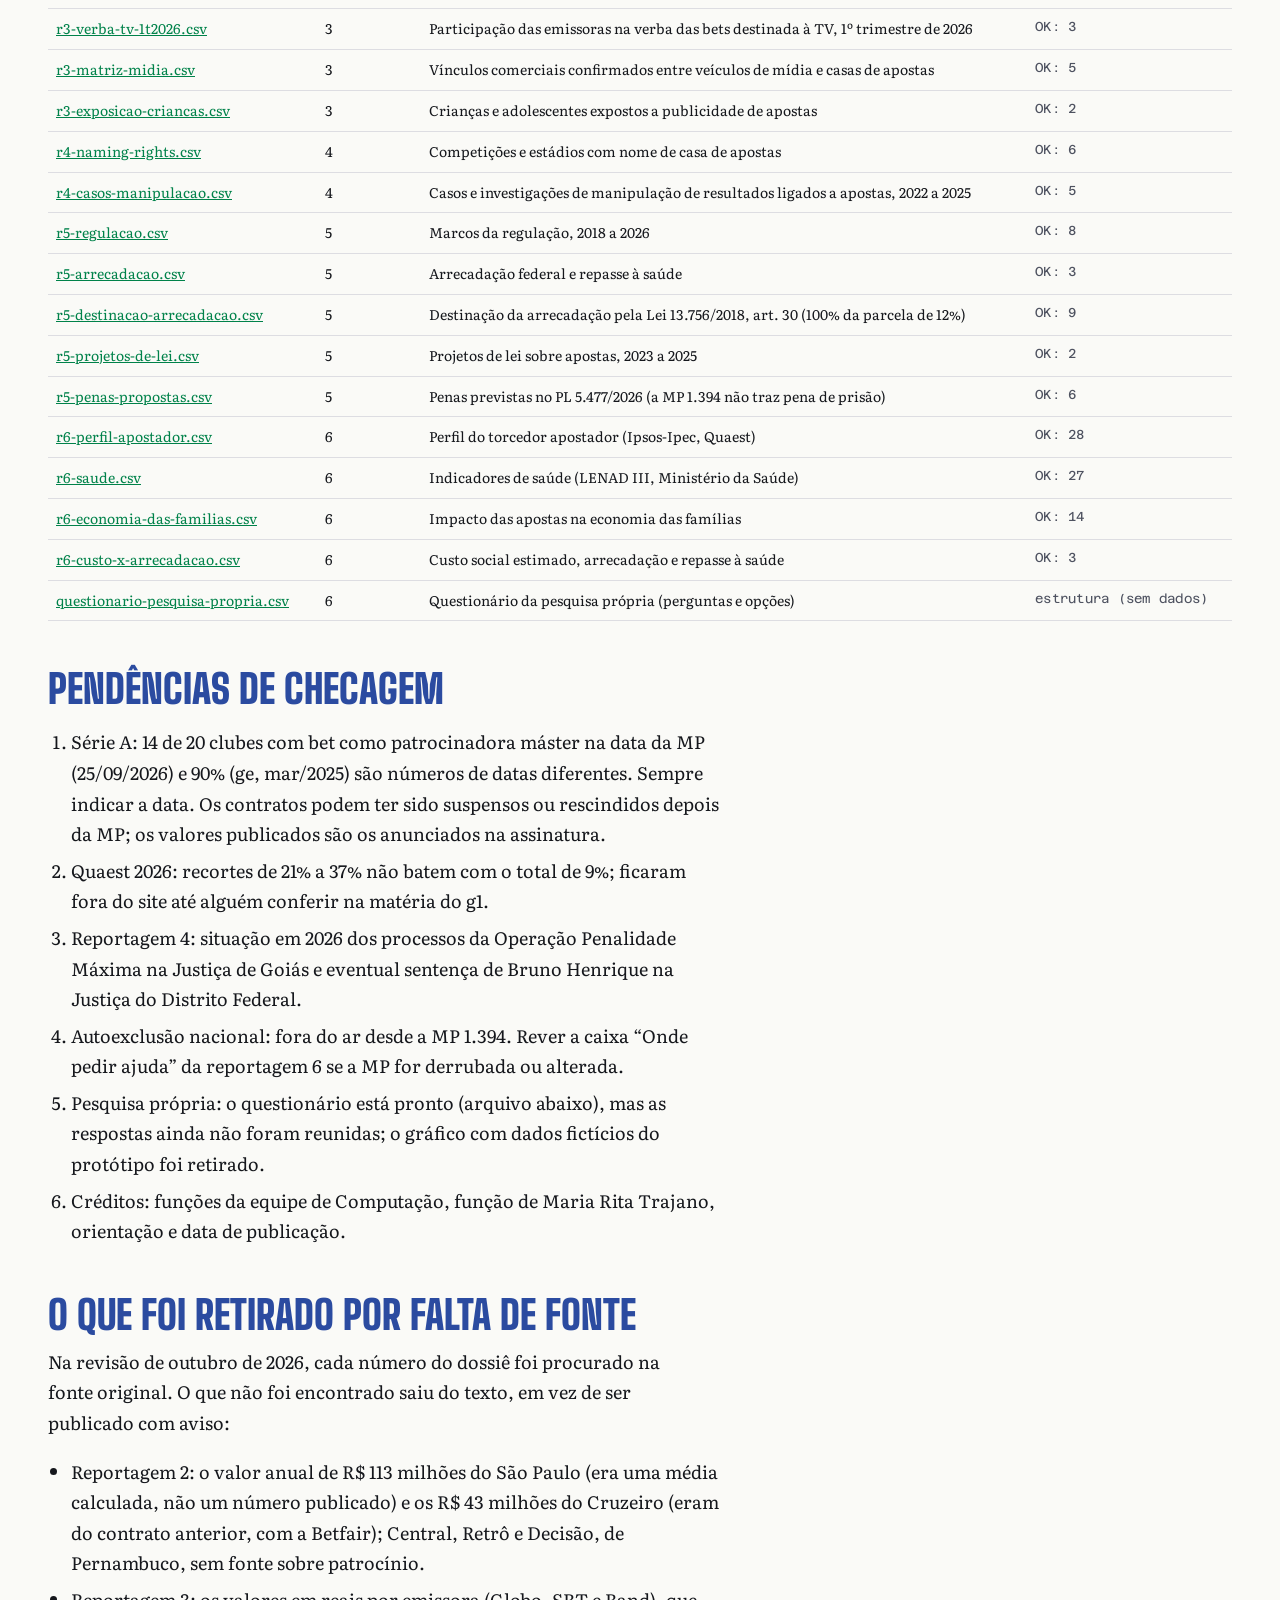
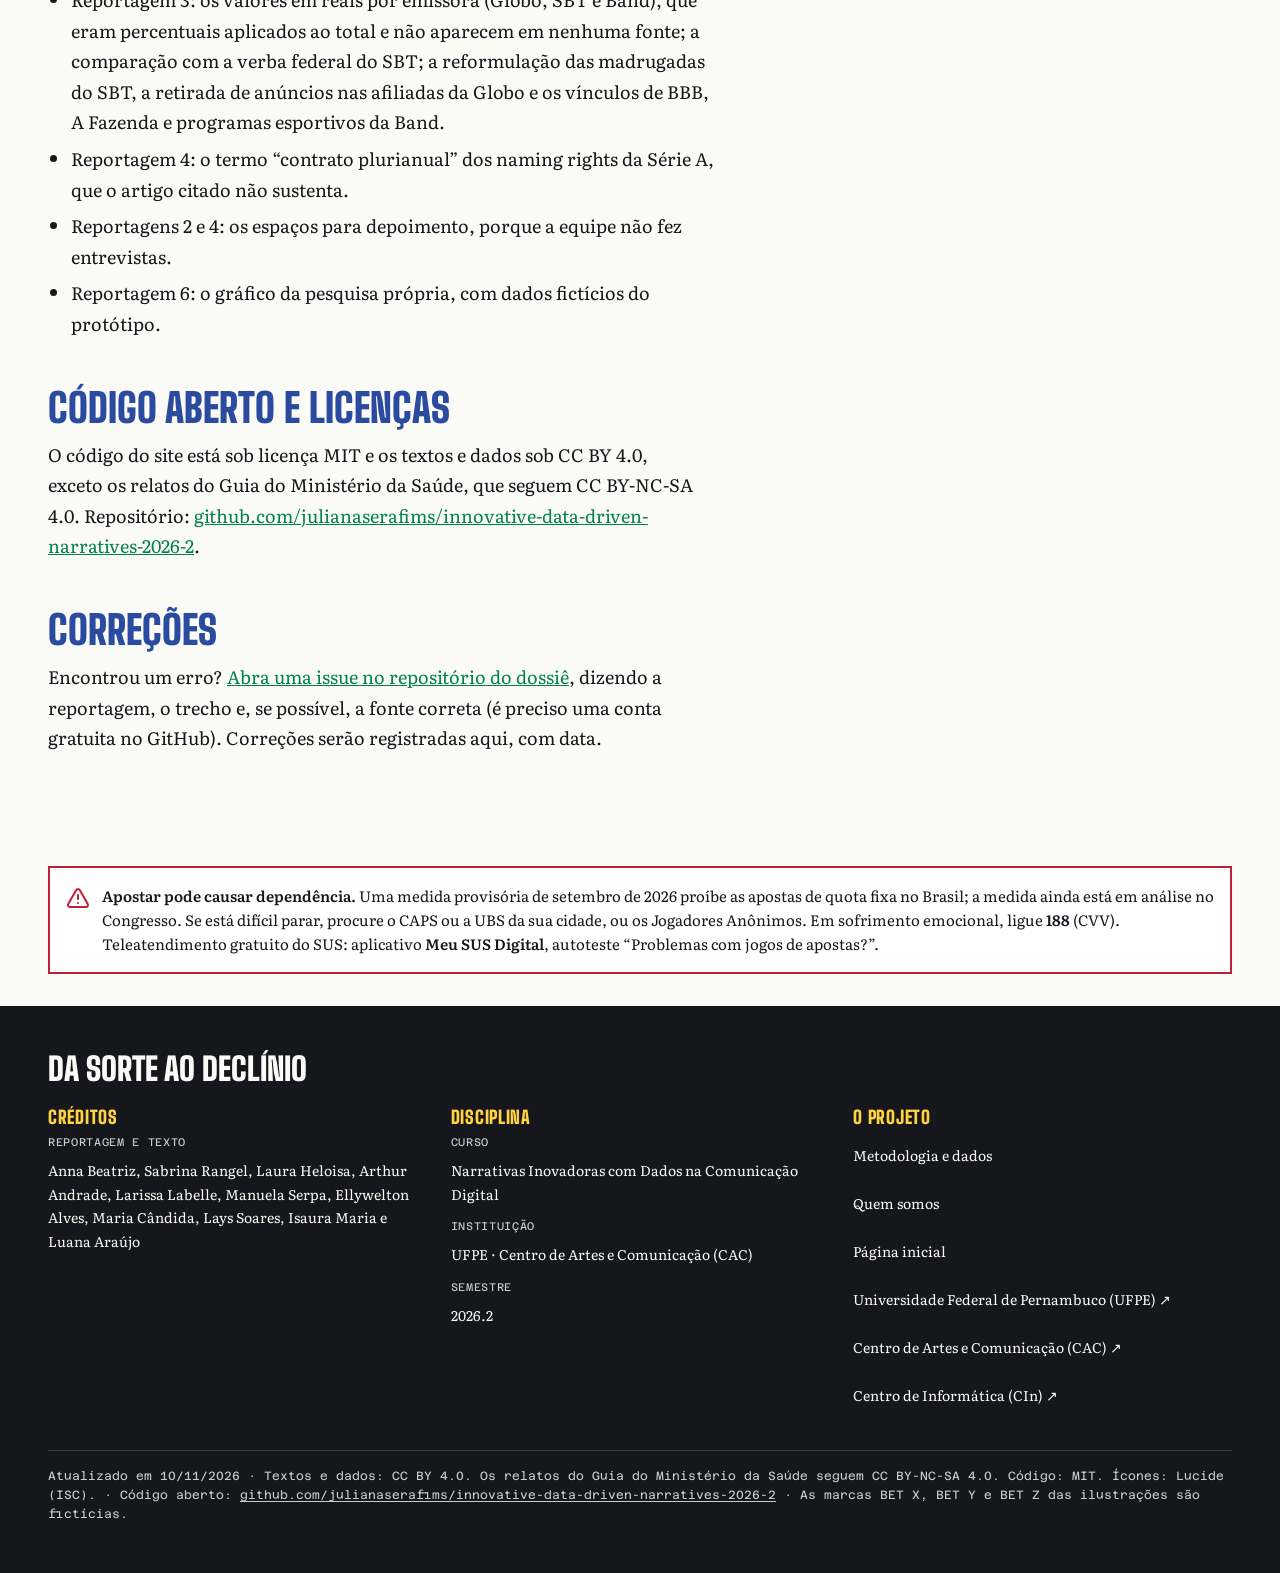
==== commit fb6e2245: "Fecha as pendências de metodologia, leitor de tela e prêmio Correções passam a entrar por issue no G" ====
--- a/metodologia.html
+++ b/metodologia.html
@@ -63,11 +63,10 @@
       <li>As pesquisas de opinião usam perguntas, públicos e datas diferentes; não comparamos seus números diretamente.</li>
       <li>O repasse ao Ministério da Saúde é autodeclarado pelas operadoras no SIGAP.</li>
       <li>Os levantamentos de patrocínio vêm de reportagens e de compilações da equipe; contratos privados nem sempre divulgam valores.</li>
-      <li>A pesquisa própria usa amostra não probabilística: os resultados descrevem quem respondeu, não a população.</li>
     </ul>
 
     <h2>Pedidos via Lei de Acesso à Informação</h2>
-    <p><span class="pendente">[A PREENCHER: pedidos feitos, órgão, número de protocolo, data e situação. Sugestões: Ministério da Saúde (atendimentos por CID F63.0 por ano) e SPA/MF (lista histórica de operadoras autorizadas).]</span></p>
+    <p>Nesta edição, a equipe não fez pedidos via Lei de Acesso à Informação: todos os dados vêm de fontes públicas, listadas em cada reportagem e nas planilhas. Dois pedidos ajudariam a aprofundar o dossiê numa próxima edição, pela plataforma <a href="https://falabr.cgu.gov.br/">Fala.BR</a>: ao Ministério da Saúde, os atendimentos no SUS por jogo patológico (CID F63.0) ano a ano; e ao Ministério da Fazenda, a lista histórica de operadoras de apostas autorizadas.</p>
 
     <h2 id="dados">Dados para baixar</h2>
     <p>Todos os gráficos leem estes arquivos CSV (UTF-8, separados por vírgula). A coluna de status mostra quantas linhas estão em cada situação.</p>
@@ -118,7 +117,7 @@
     <p>O código do site está sob licença MIT e os textos e dados sob CC BY 4.0, exceto os relatos do Guia do Ministério da Saúde, que seguem CC BY-NC-SA 4.0. Repositório: <a href="https://github.com/julianaserafims/innovative-data-driven-narratives-2026-2">github.com/julianaserafims/innovative-data-driven-narratives-2026-2</a>.</p>
 
     <h2>Correções</h2>
-    <p>Encontrou um erro? Escreva para <span class="pendente">[A PREENCHER: e-mail da equipe]</span>. Correções serão registradas aqui, com data.</p>
+    <p>Encontrou um erro? <a href="https://github.com/julianaserafims/innovative-data-driven-narratives-2026-2/issues/new">Abra uma issue no repositório do dossiê</a>, dizendo a reportagem, o trecho e, se possível, a fonte correta (é preciso uma conta gratuita no GitHub). Correções serão registradas aqui, com data.</p>
   </div>
 </main>
 <script src="assets/js/mapa-narrativo.js"></script>
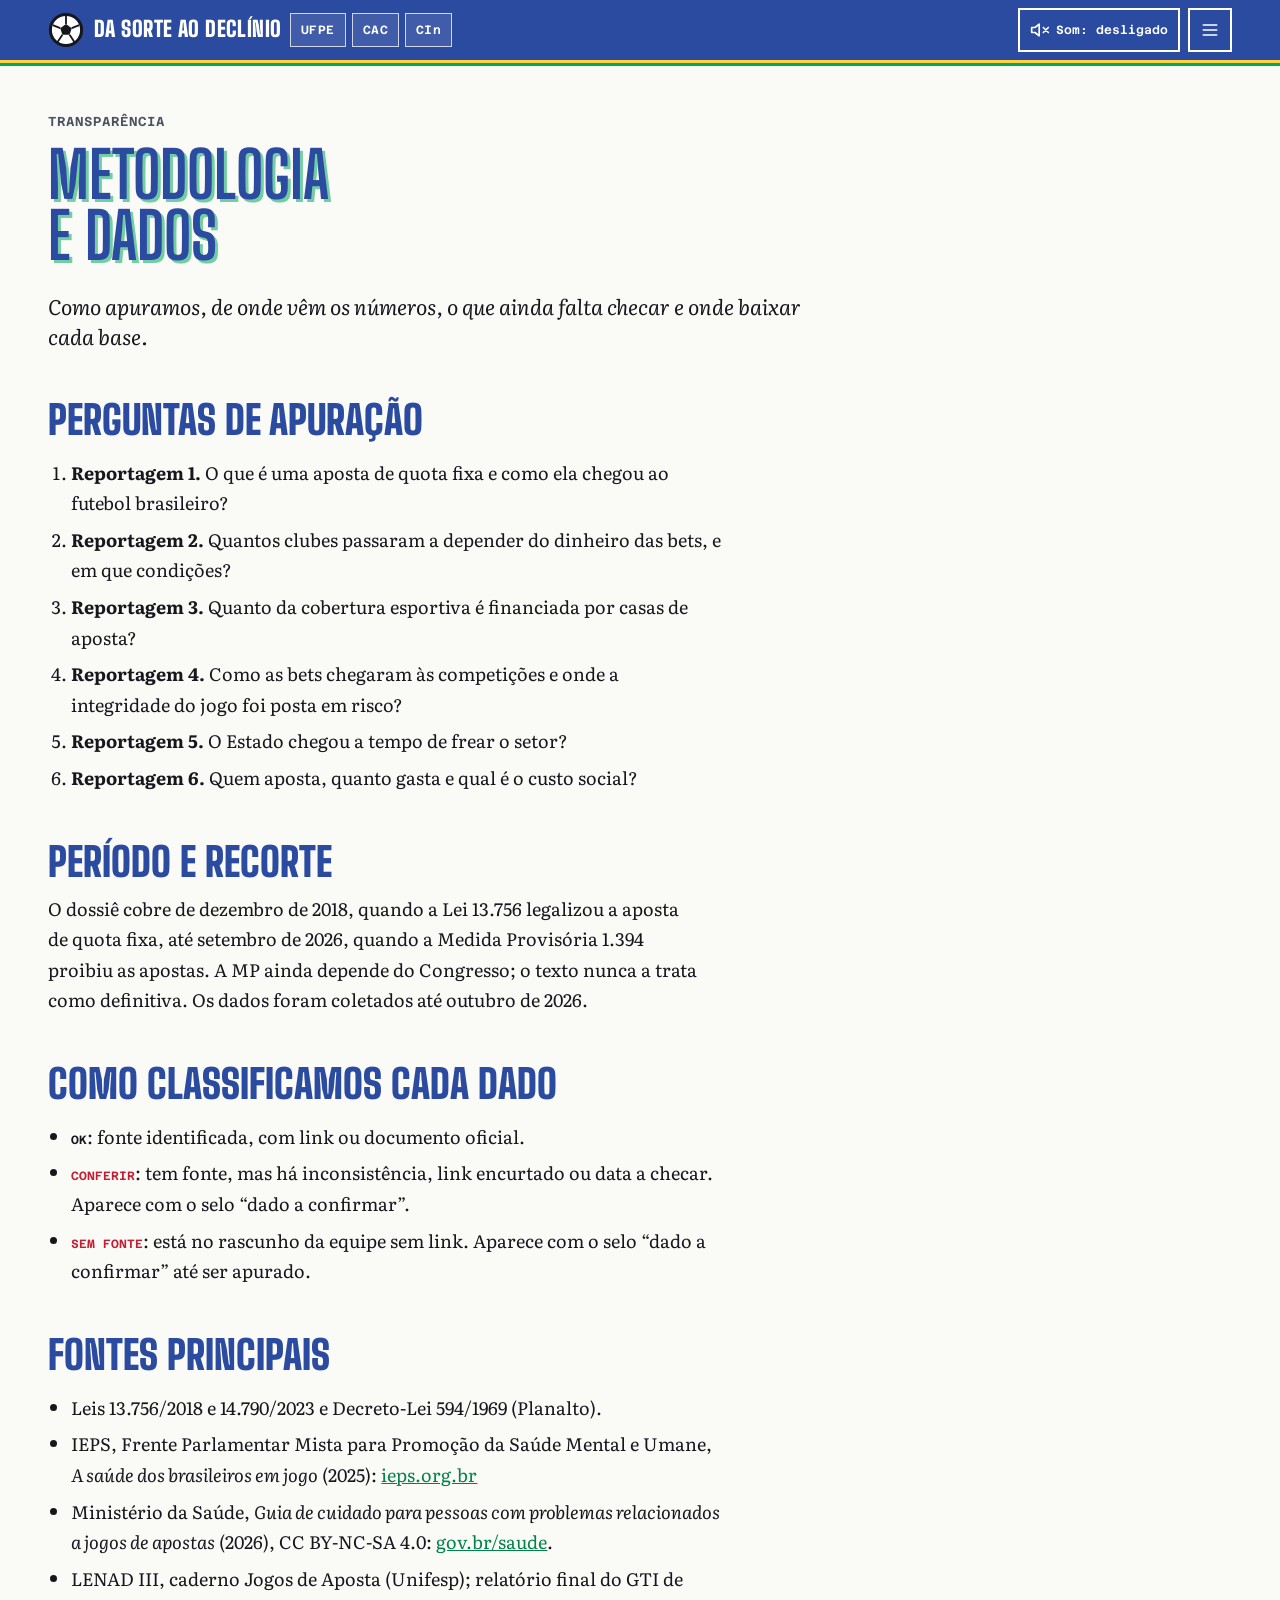
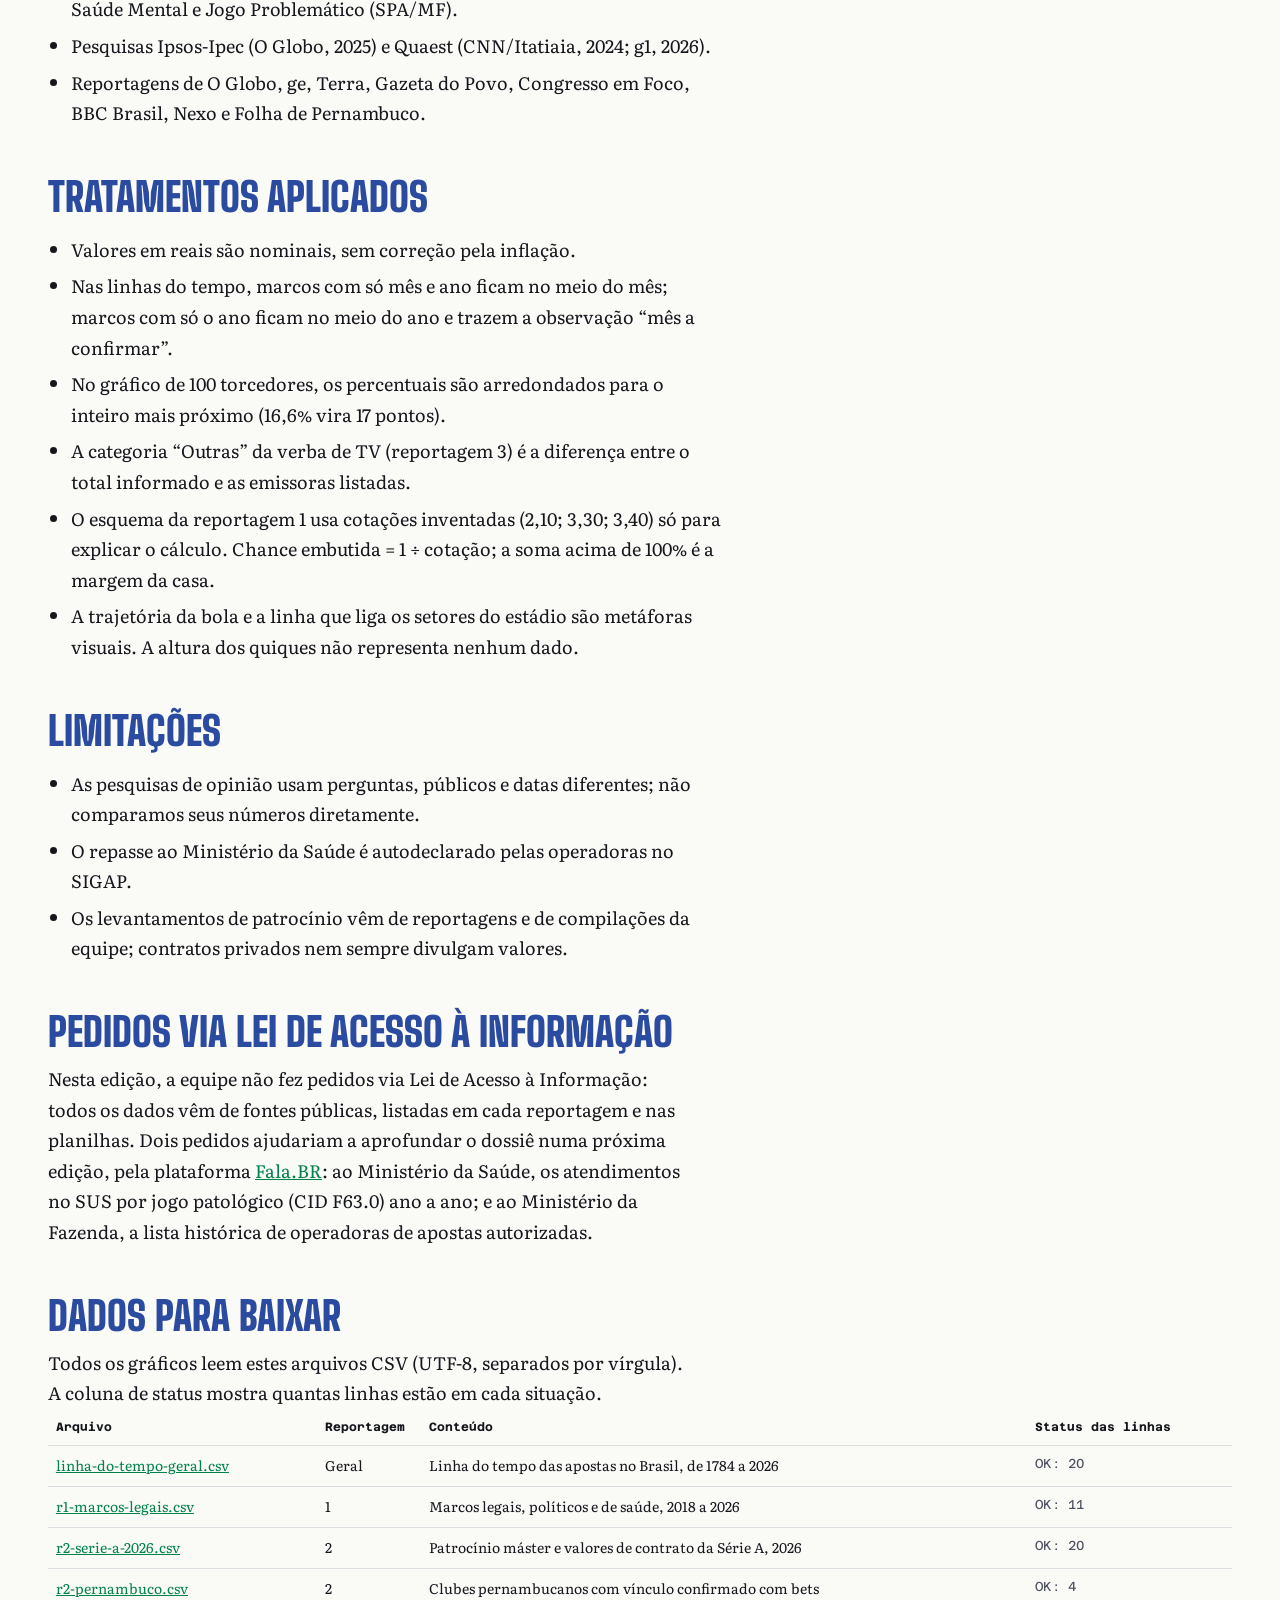
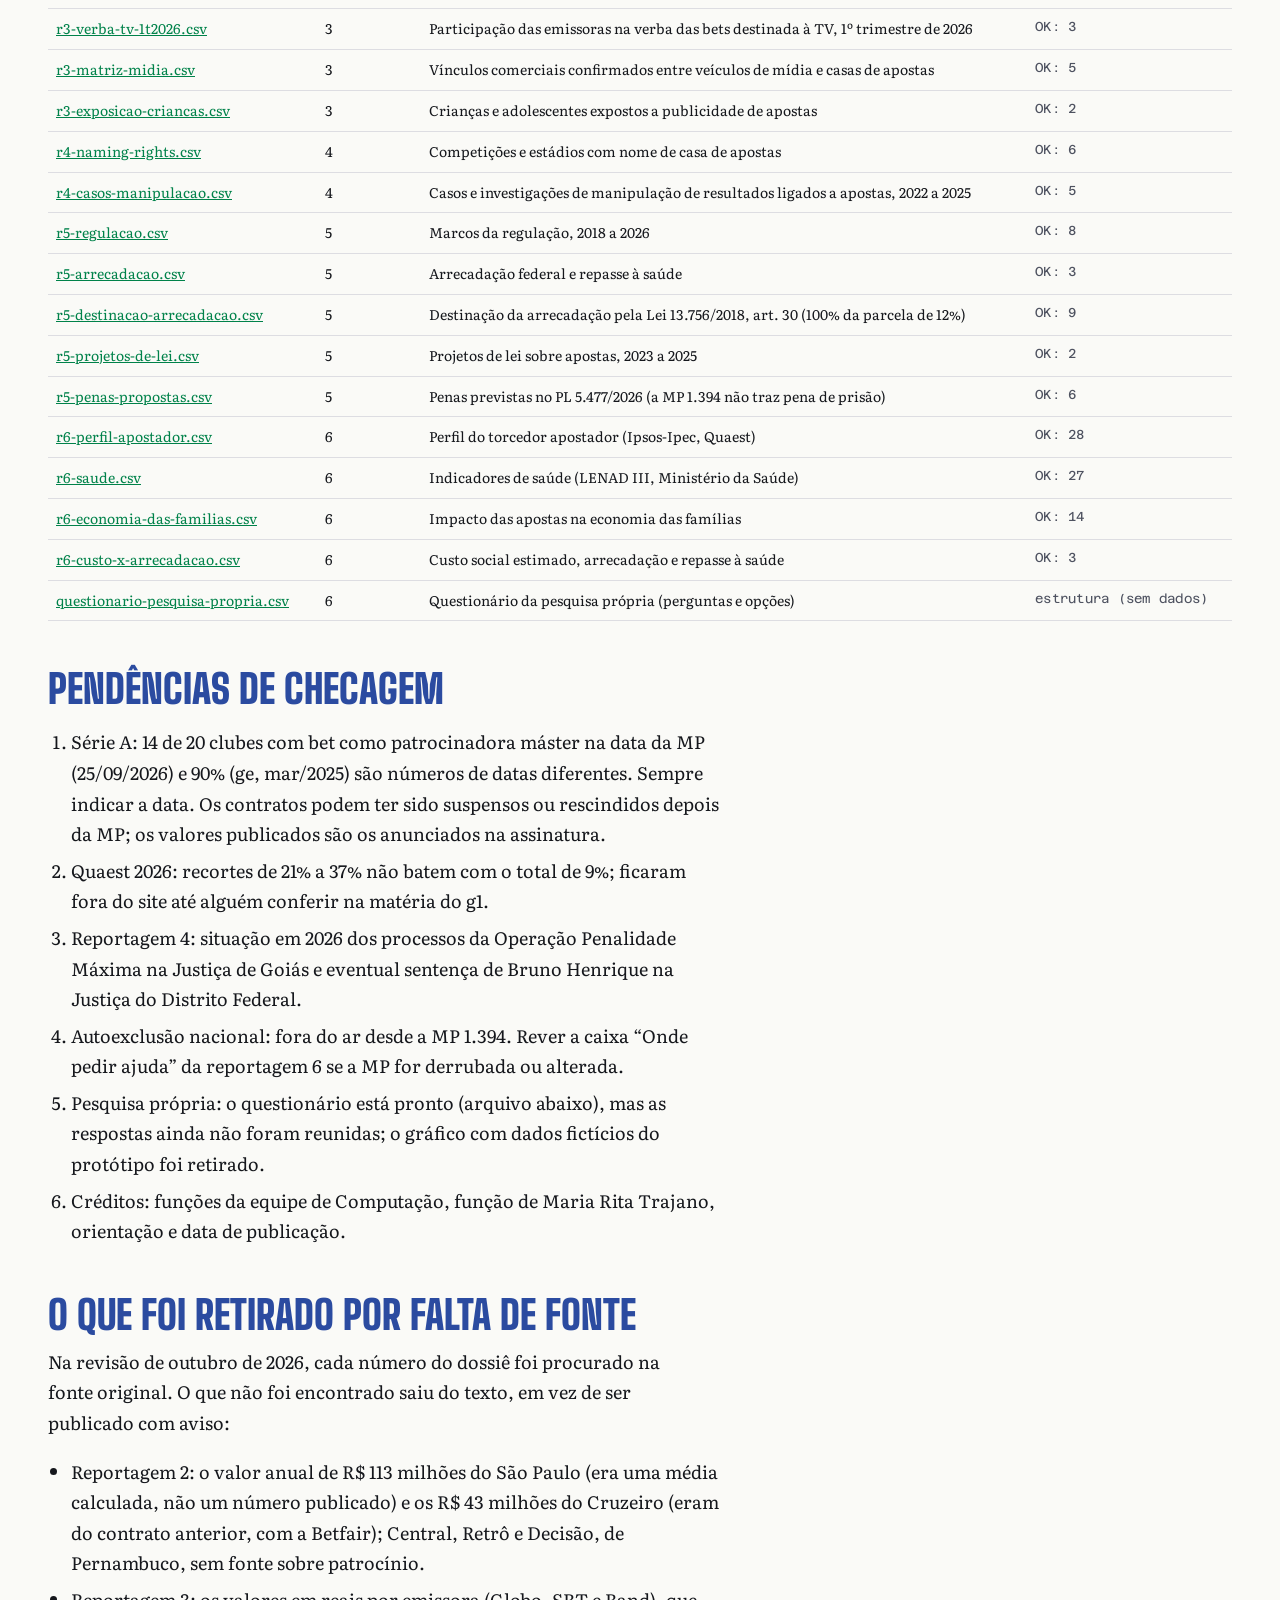
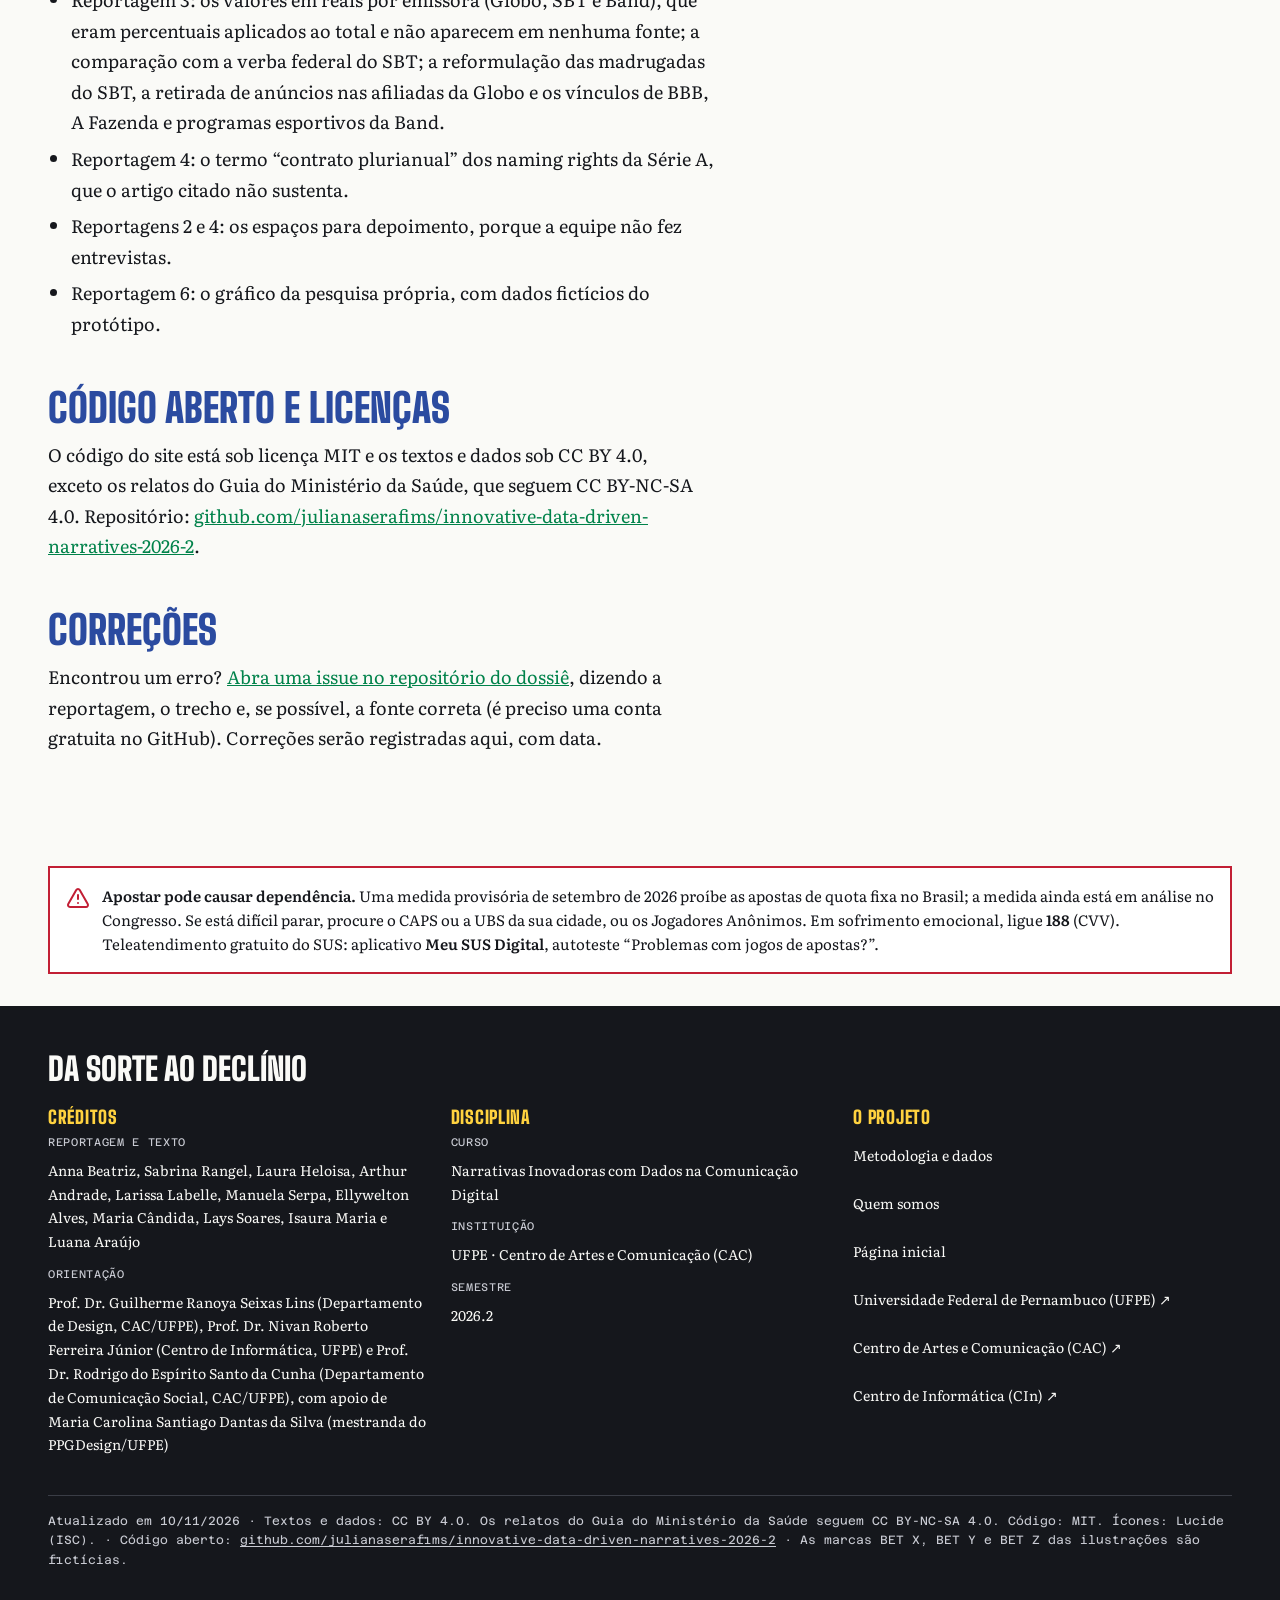
==== commit 16bc4b33: "Update metodologia.html add icon" ====
--- a/metodologia.html
+++ b/metodologia.html
@@ -4,6 +4,9 @@
 <meta charset="utf-8">
 <meta name="viewport" content="width=device-width, initial-scale=1, viewport-fit=cover">
 <title>Metodologia e Dados · Da Sorte ao Declínio</title>
+<link rel="icon" href="assets/img/favicon.svg" type="image/svg+xml">
+<link rel="icon" href="assets/img/favicon-32.png" sizes="32x32" type="image/png">
+<link rel="apple-touch-icon" href="assets/img/apple-touch-icon.png">
 <meta name="description" content="Metodologia, fontes, pendências e dados abertos do dossiê Da Sorte ao Declínio.">
 <link rel="preconnect" href="https://fonts.googleapis.com"><link rel="preconnect" href="https://fonts.gstatic.com" crossorigin>
 <link rel="stylesheet" href="https://fonts.googleapis.com/css2?family=Big+Shoulders+Display:wght@700;900&family=Literata:ital,opsz,wght@0,7..72,400;0,7..72,600;1,7..72,400&family=Azeret+Mono:wght@400;600&display=swap" media="print" onload="this.media='all'">
